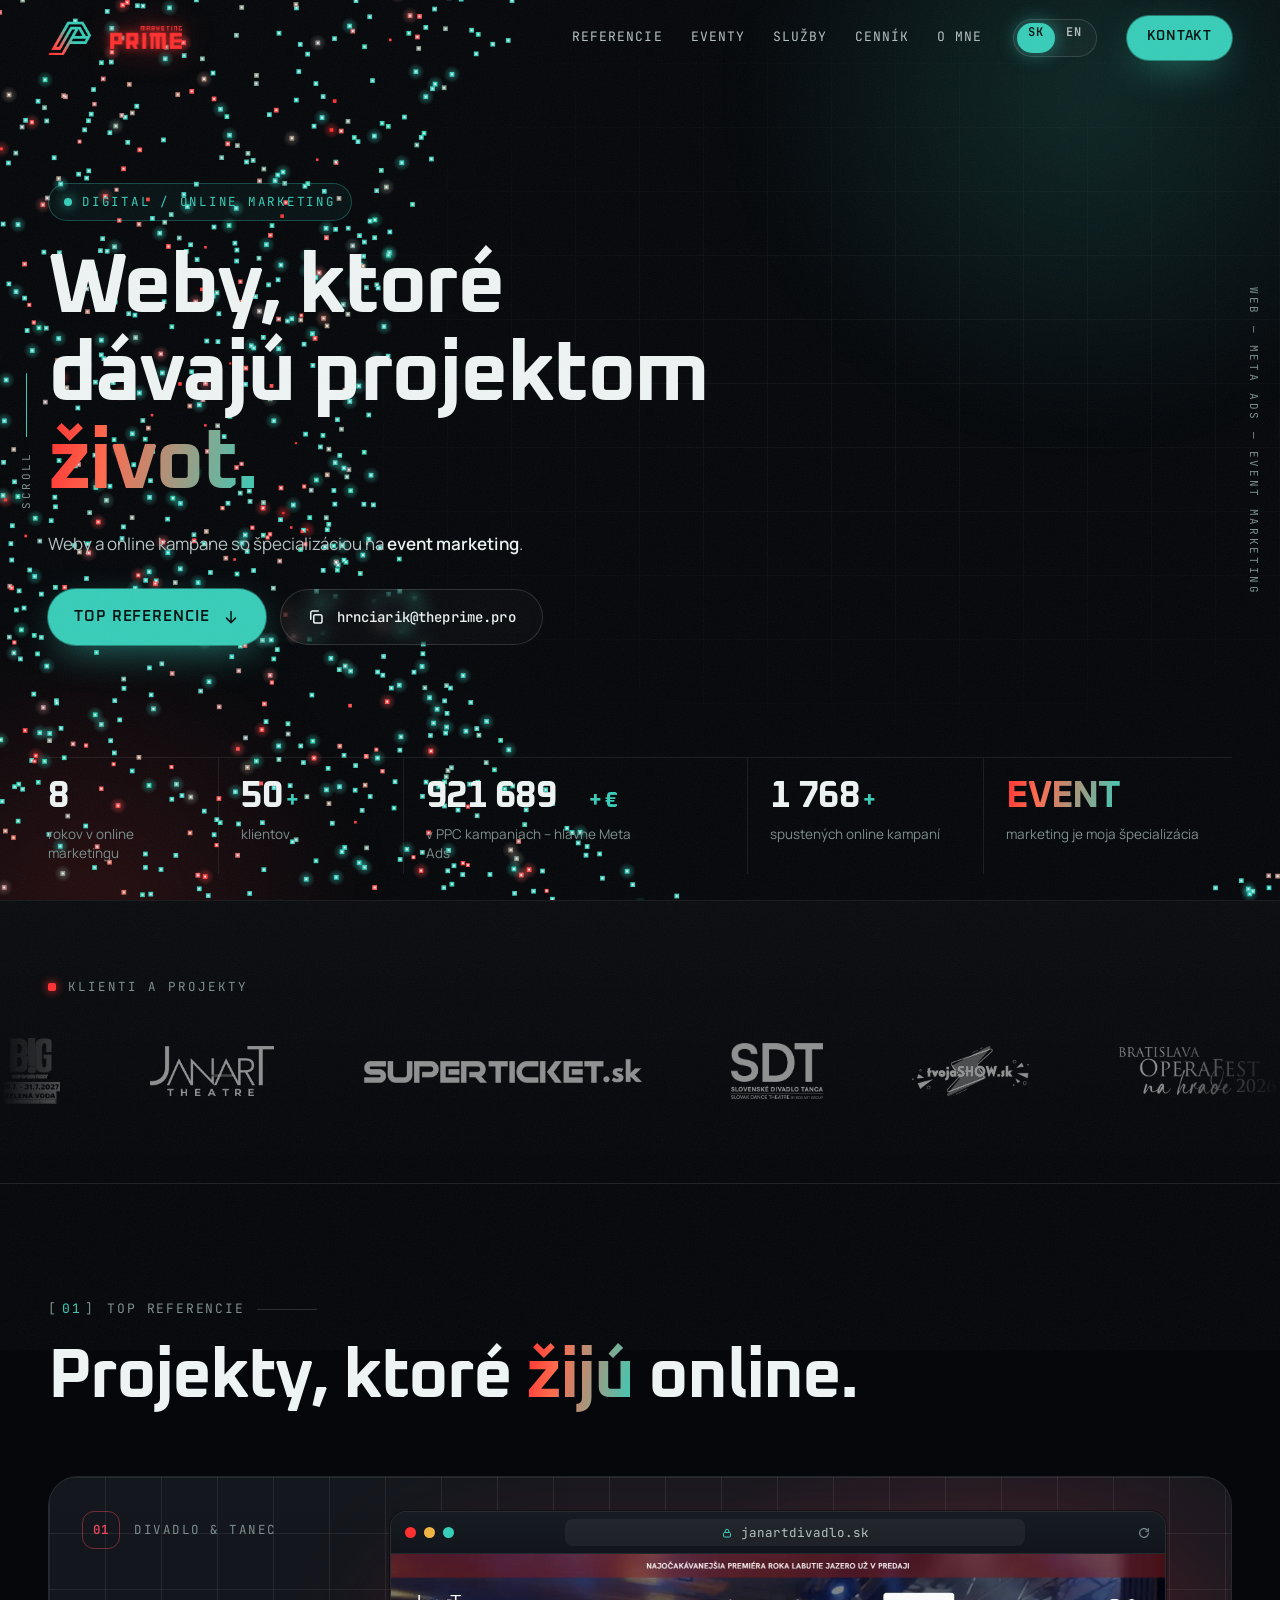
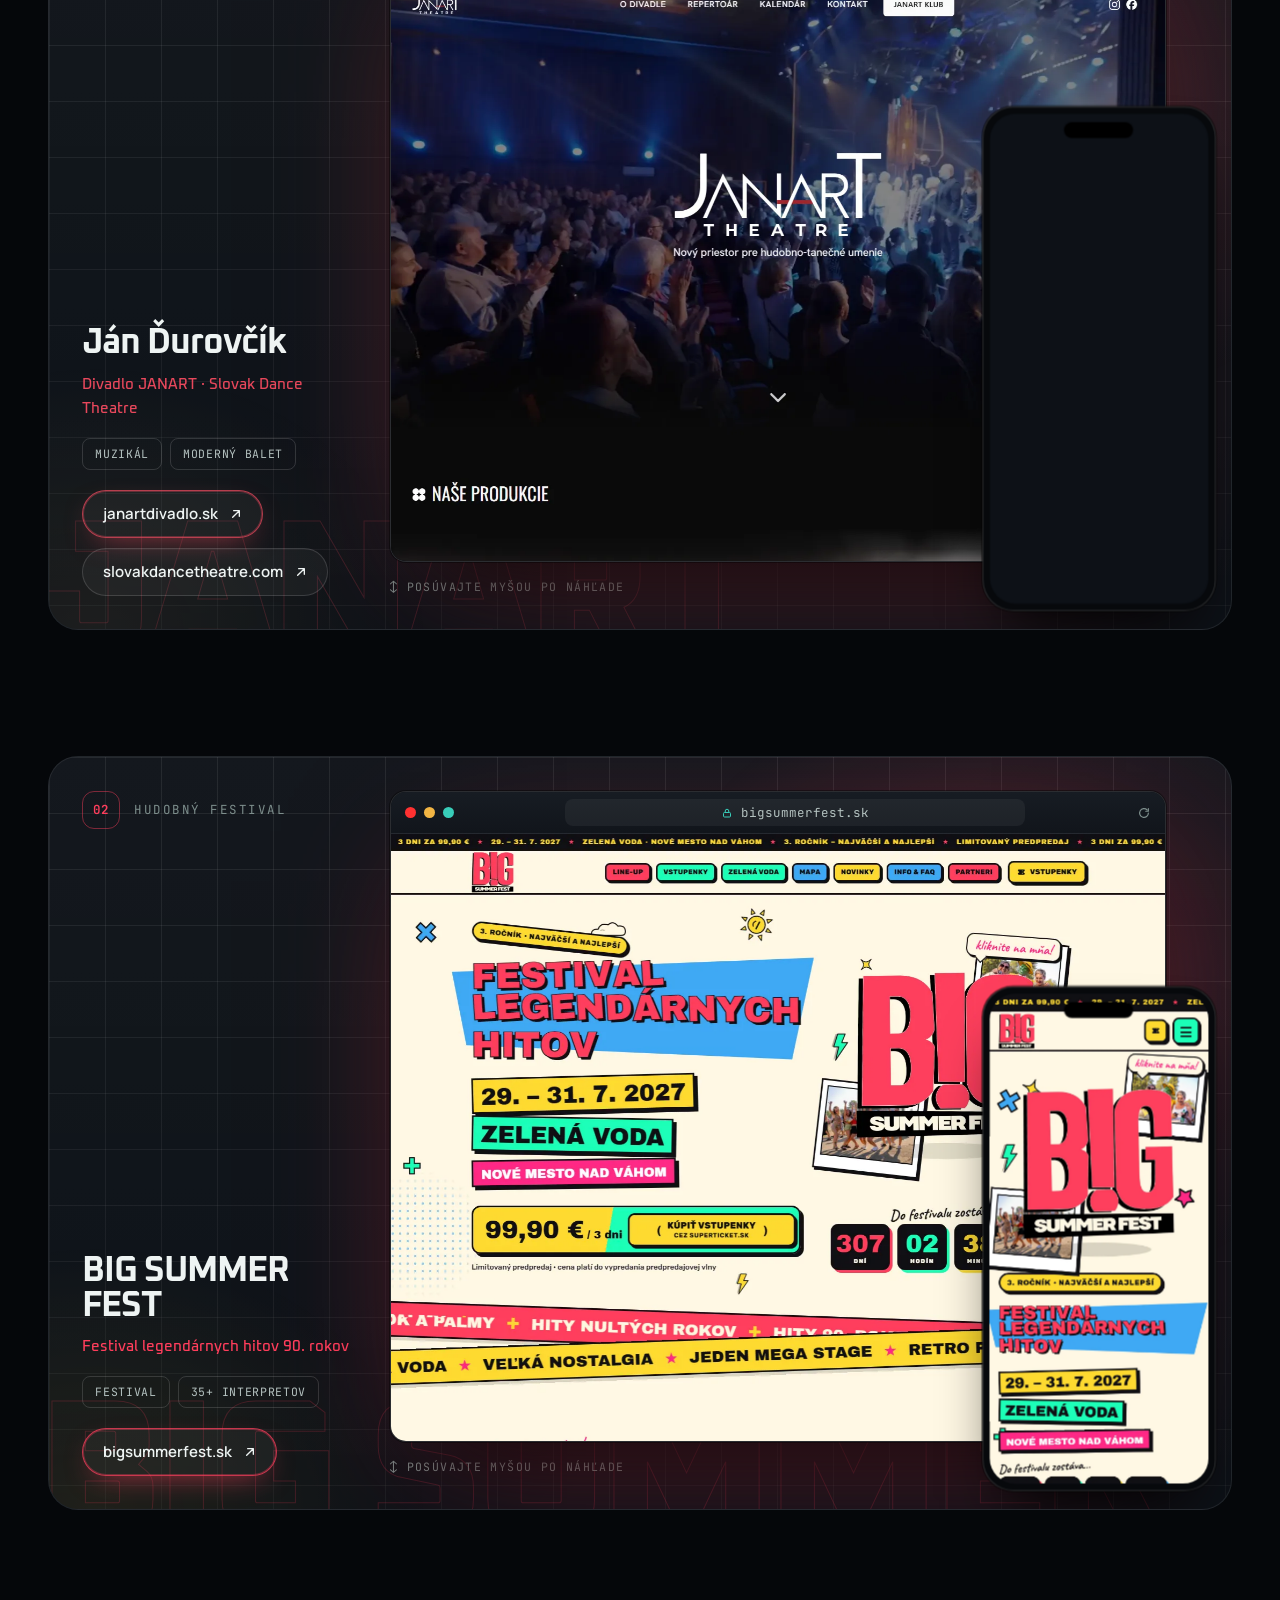
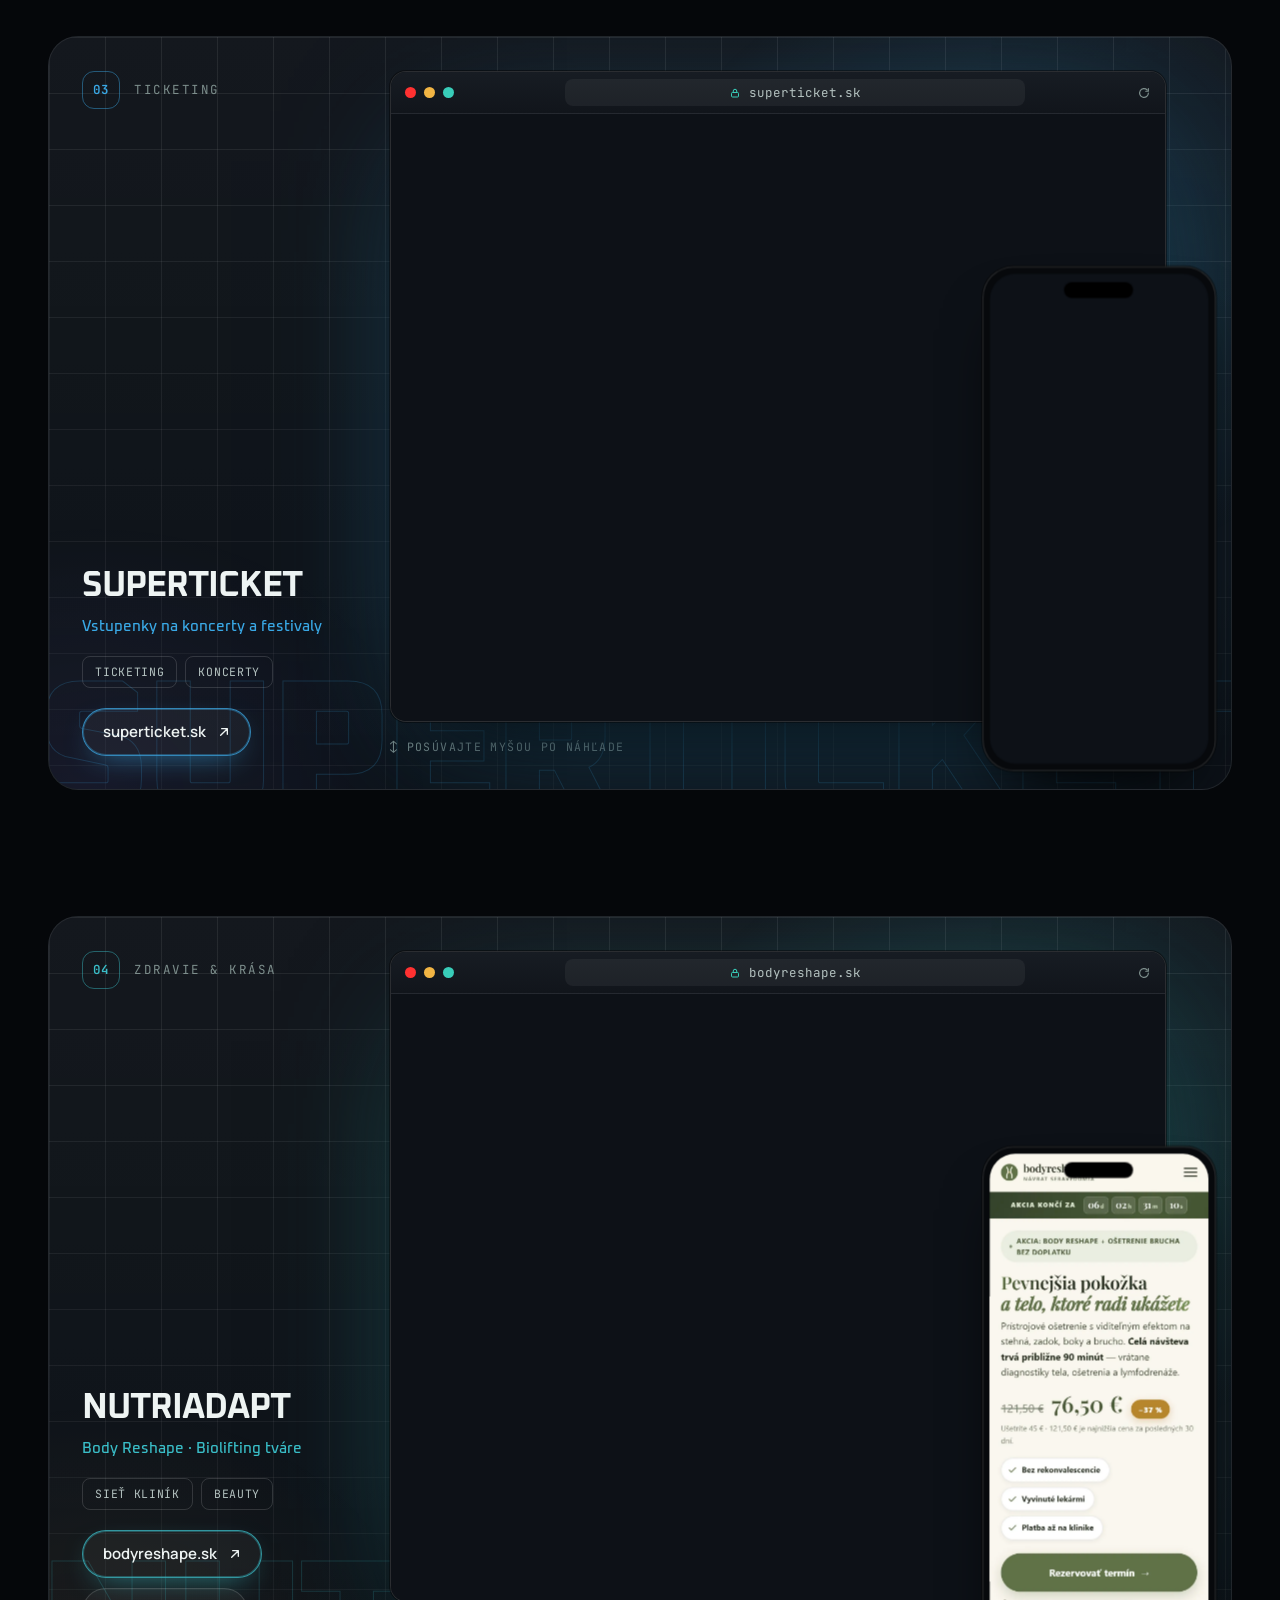
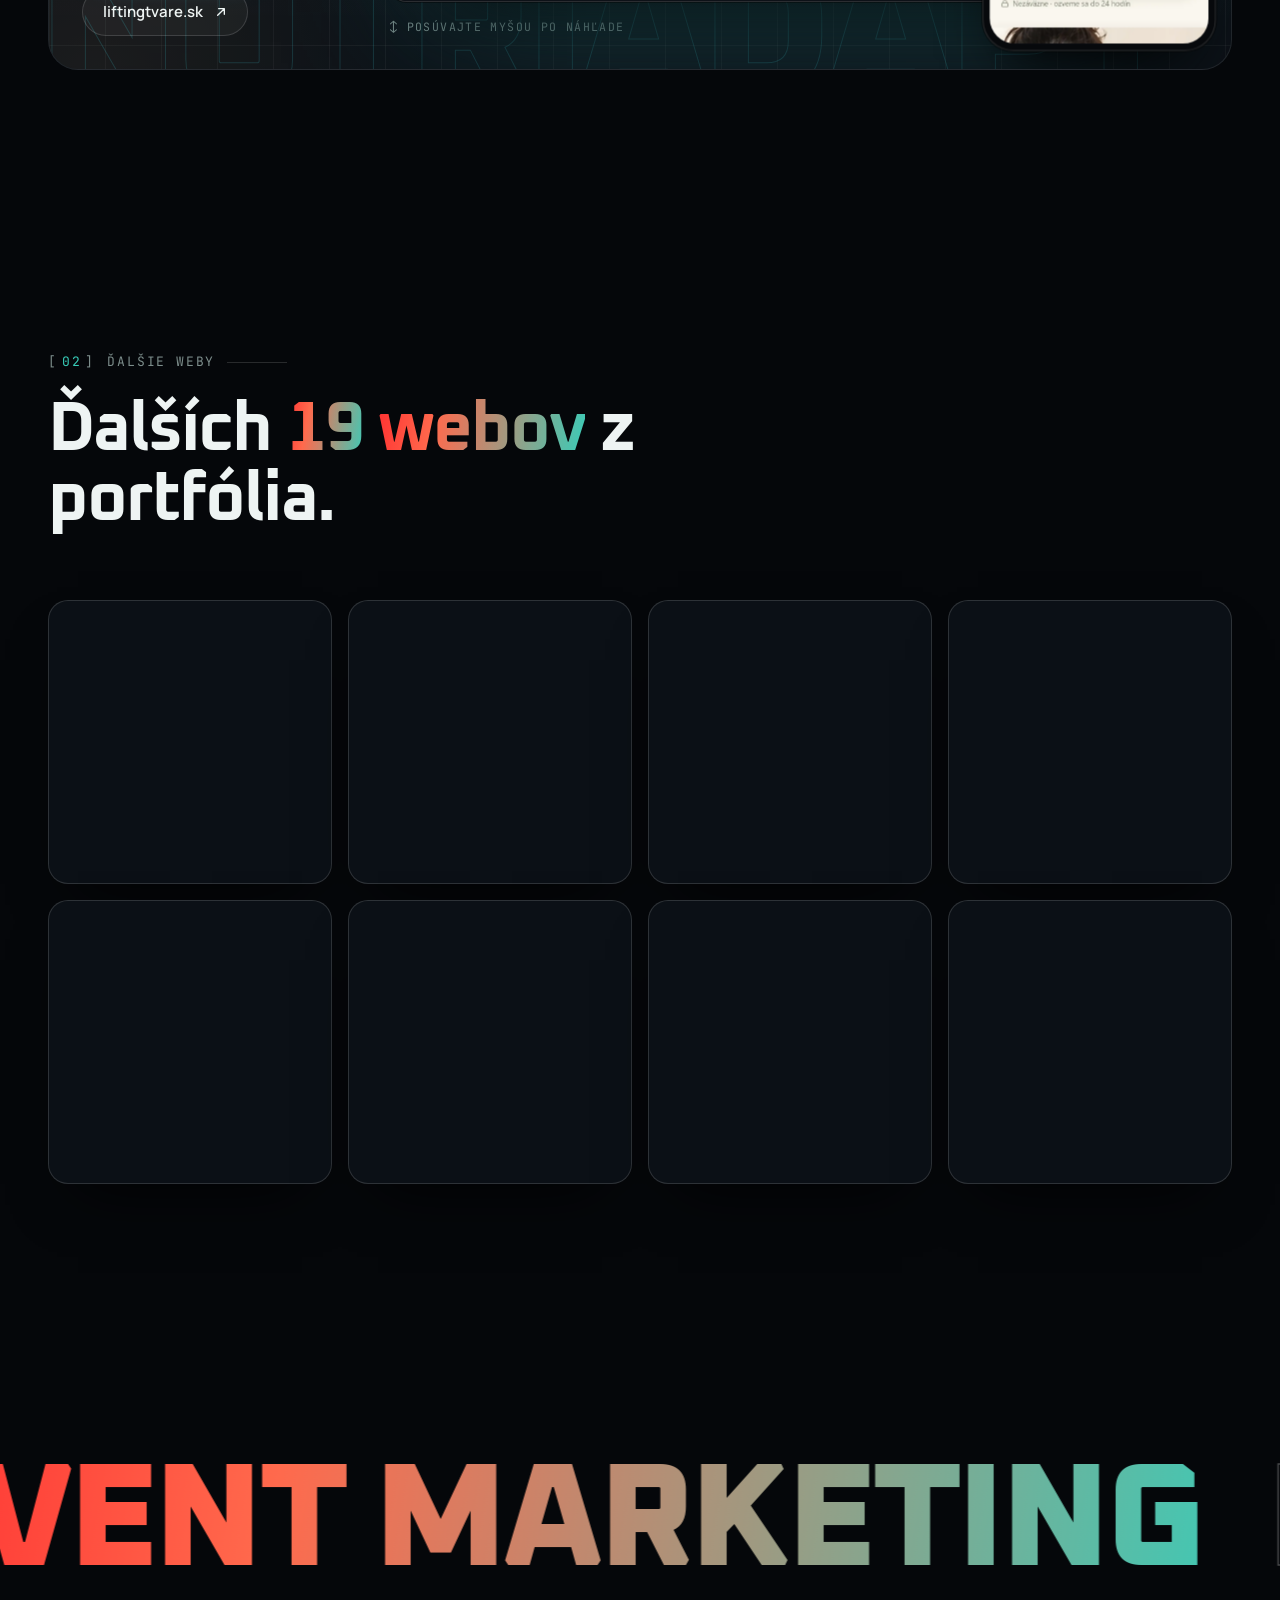
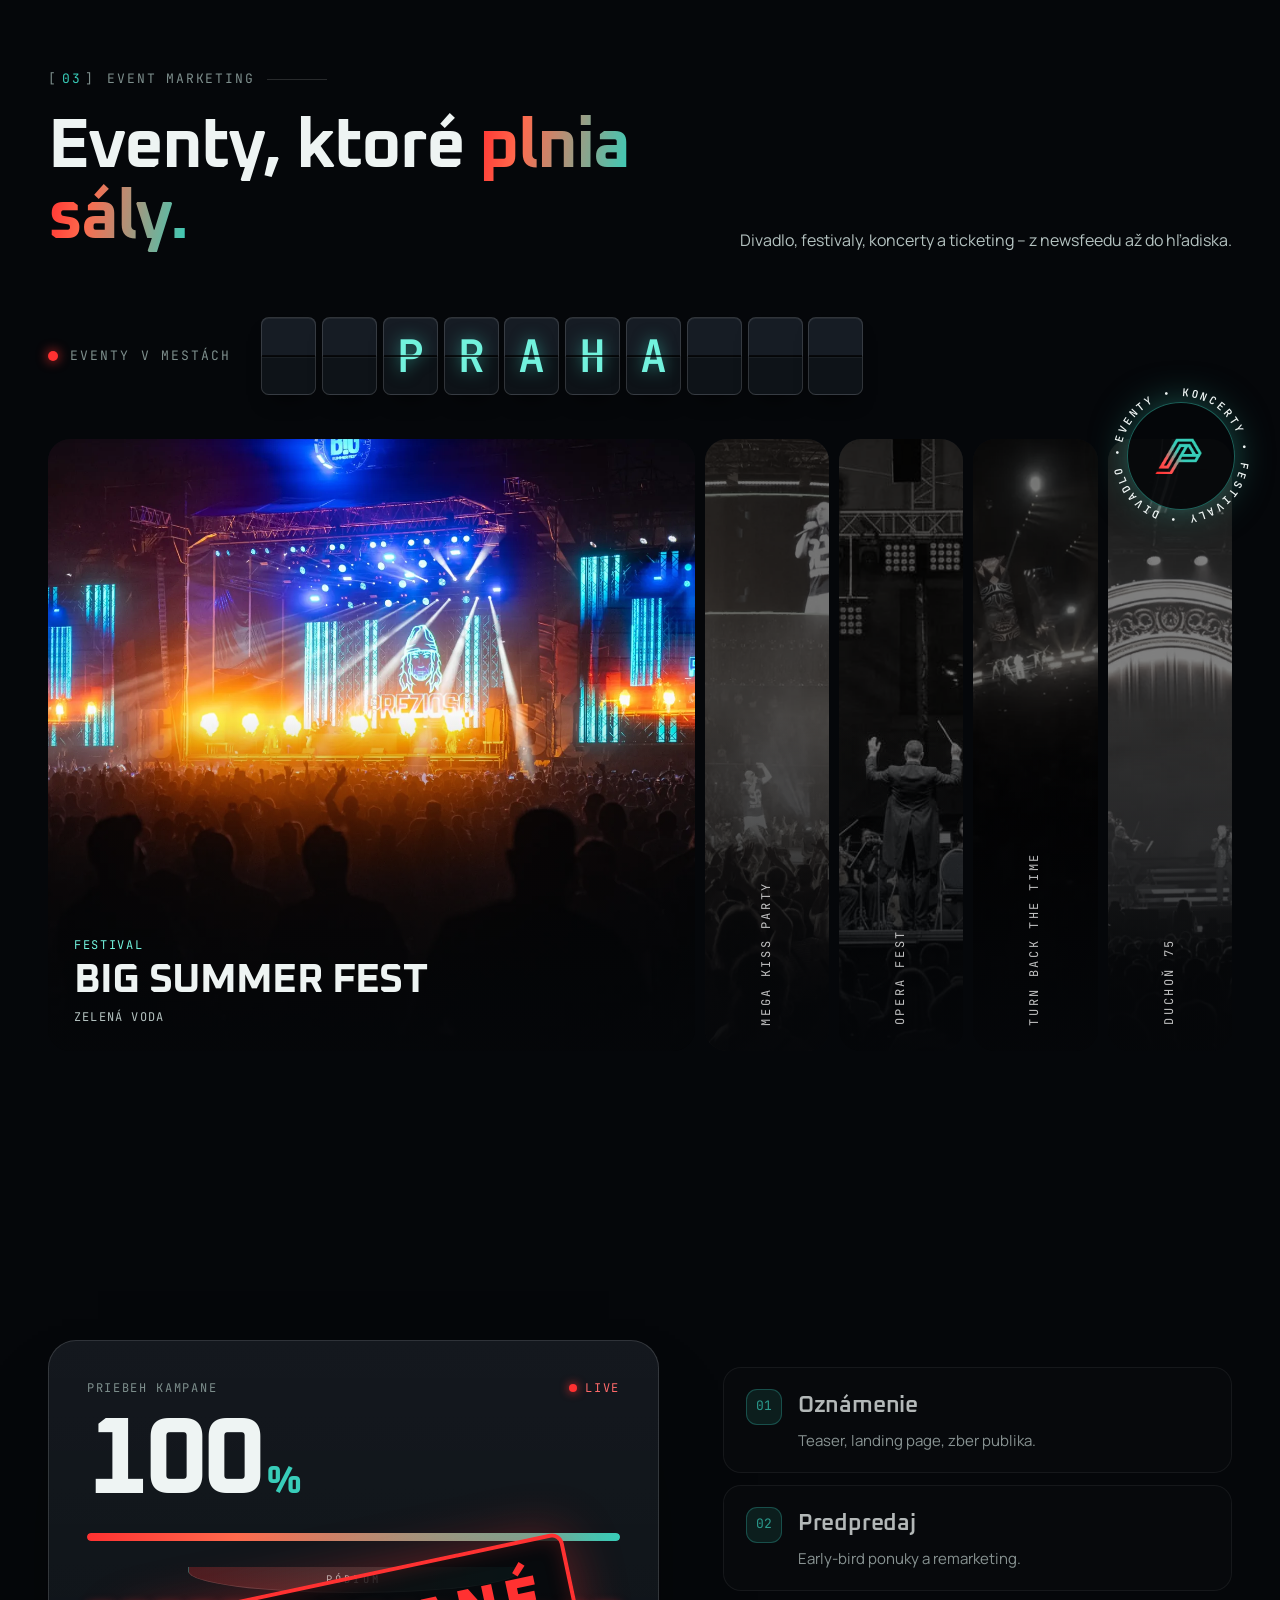
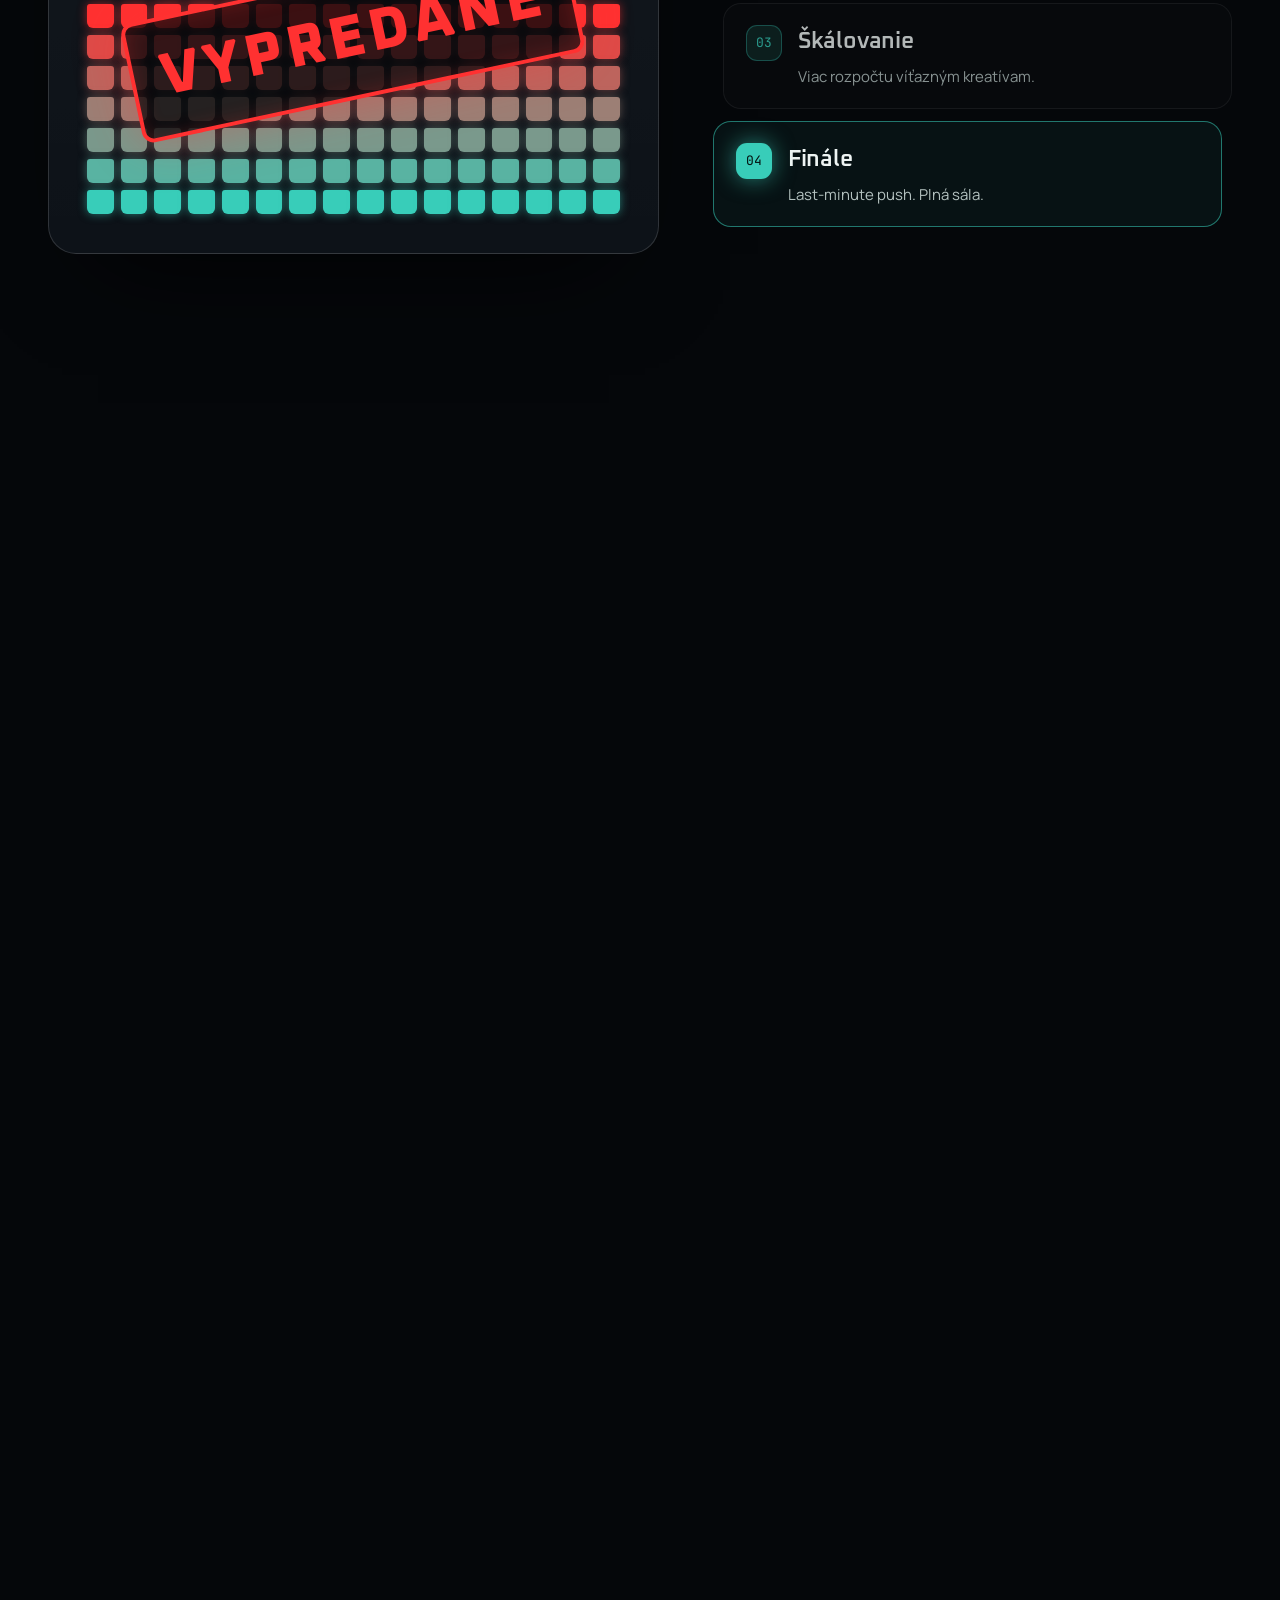
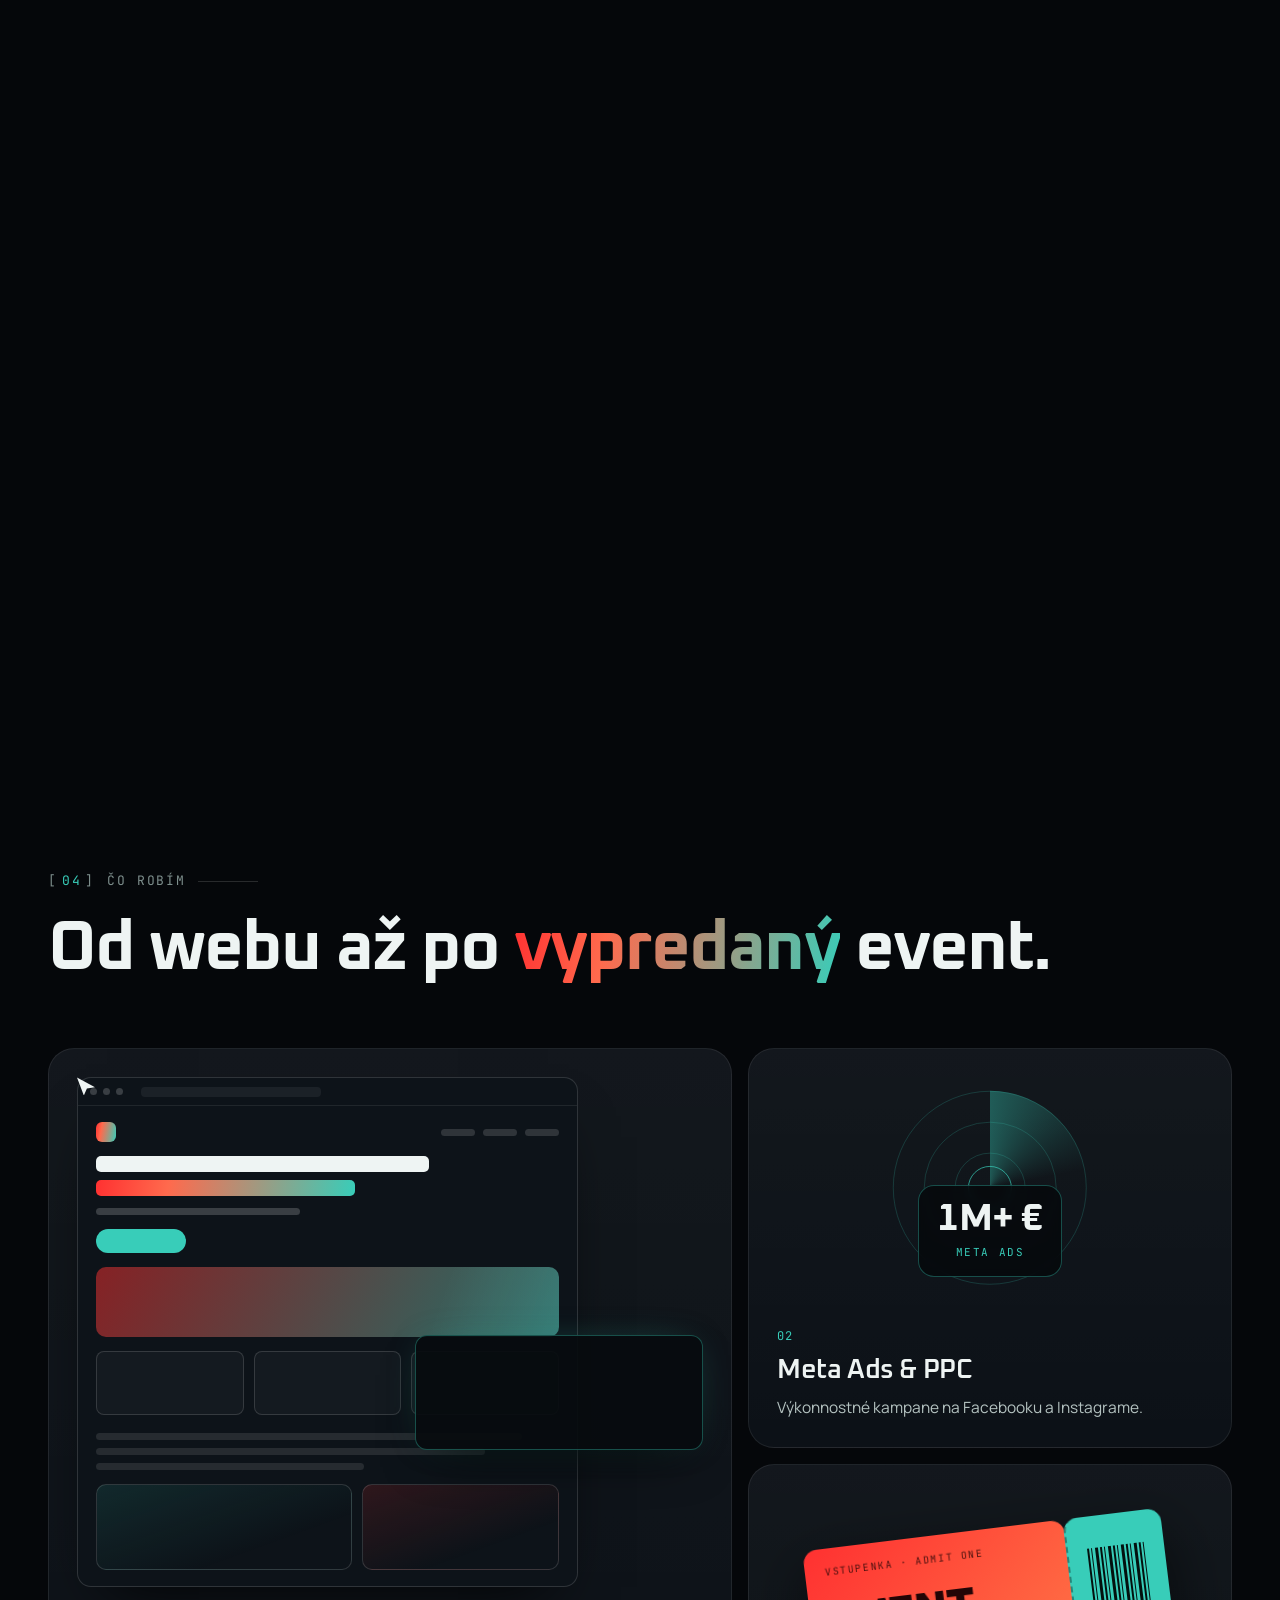
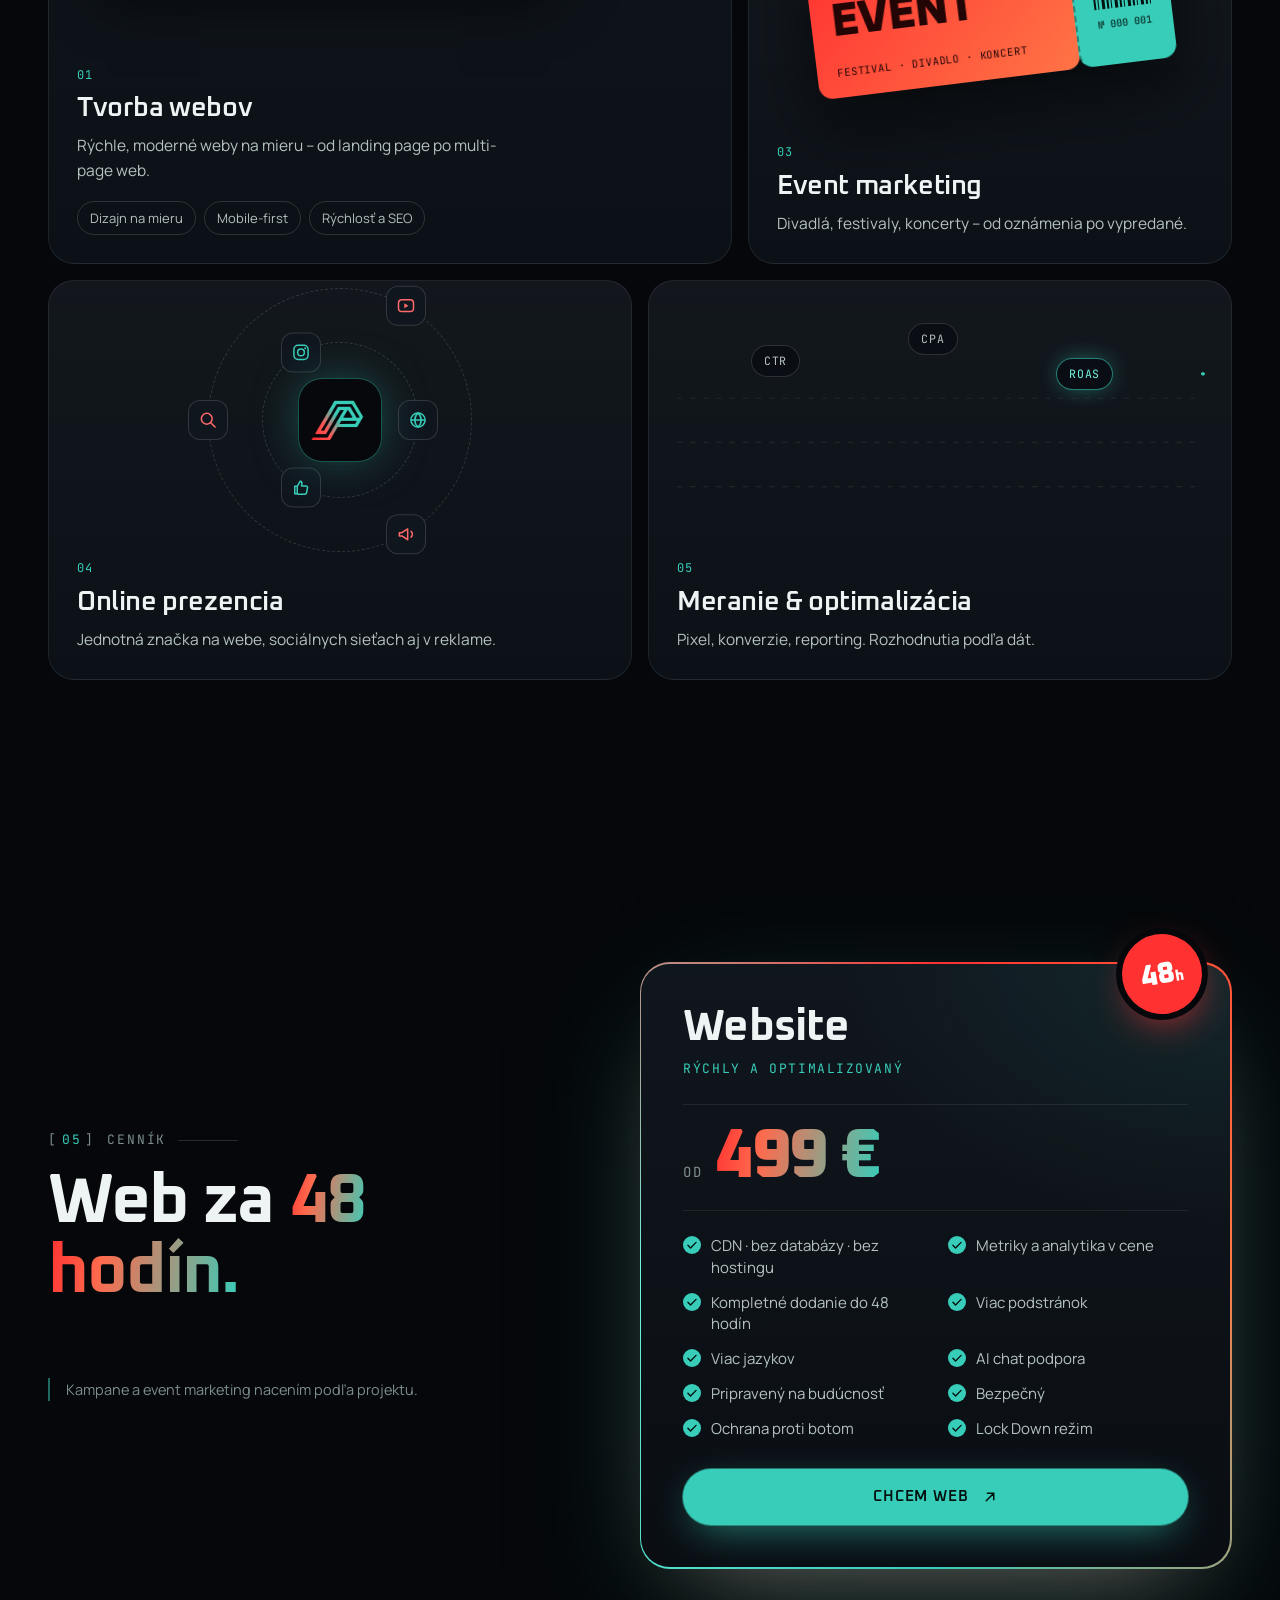
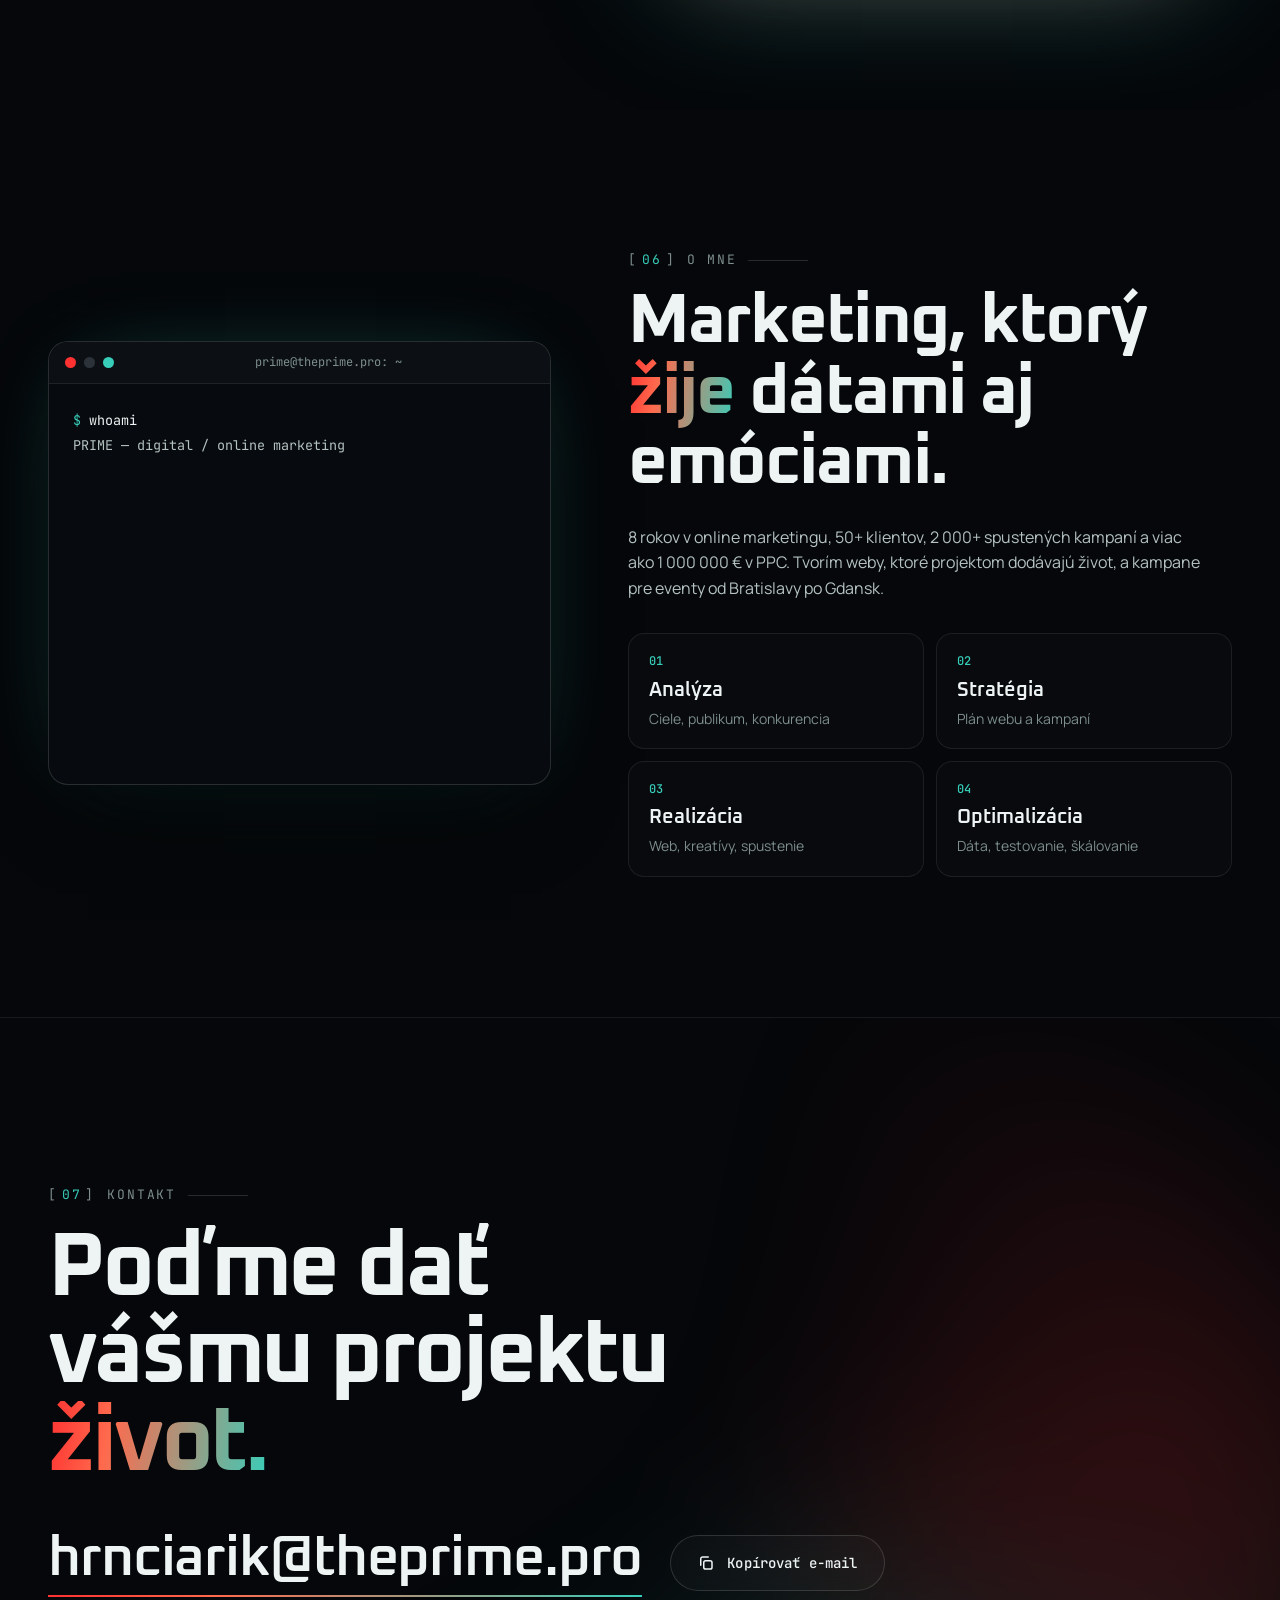
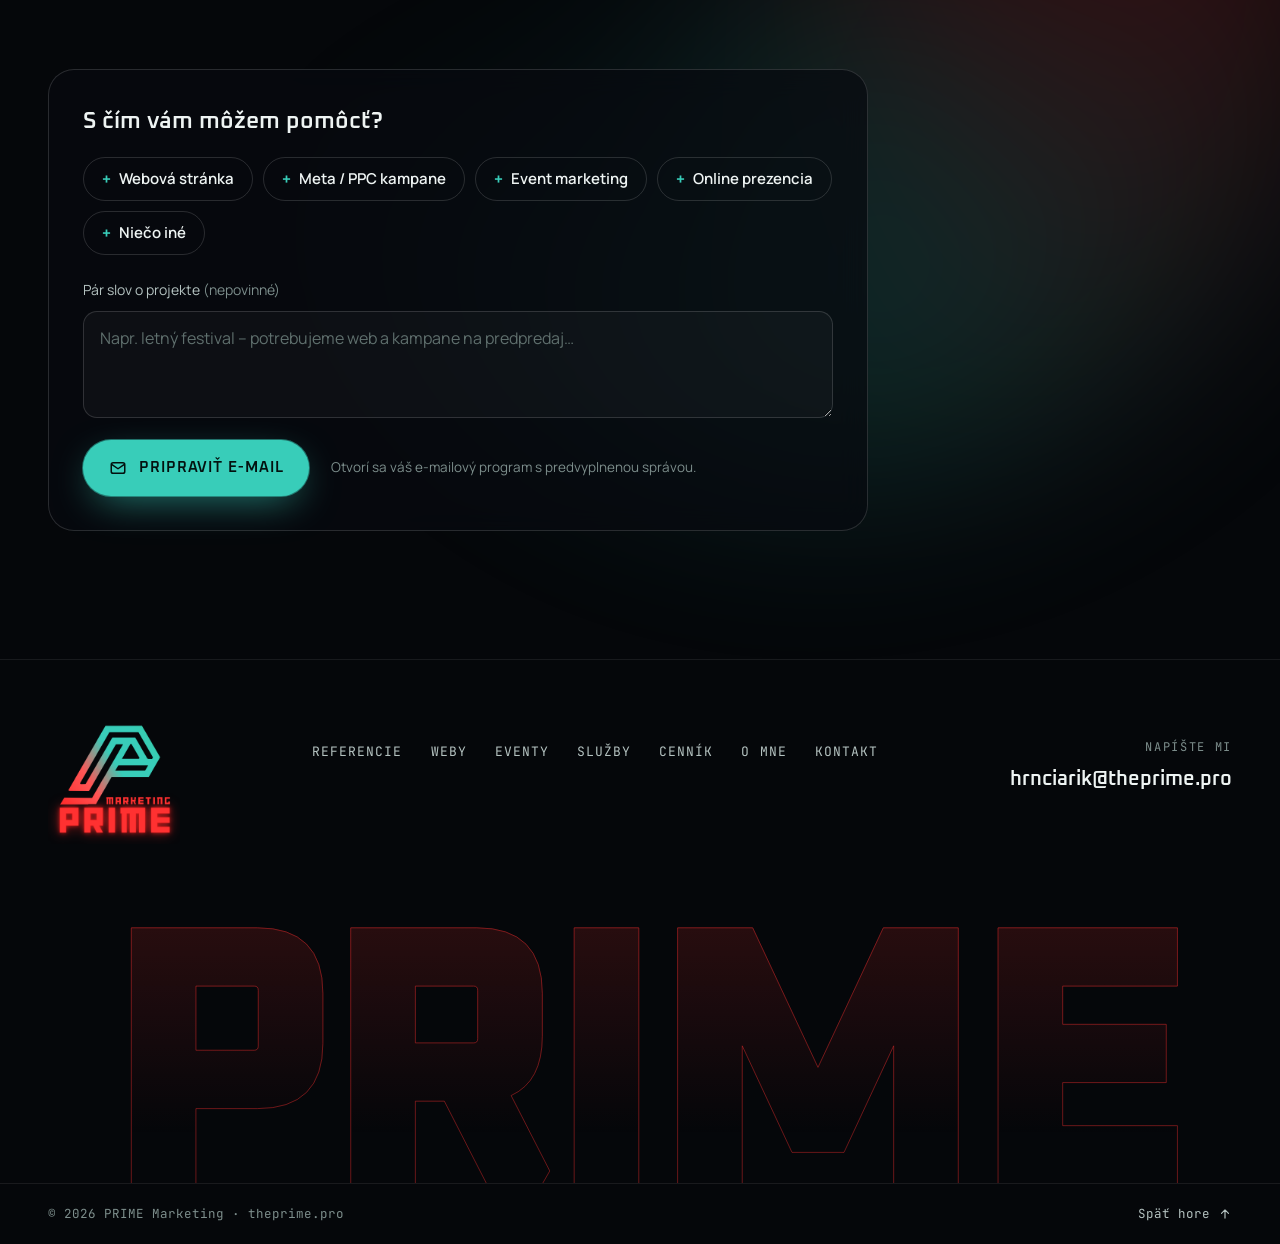
==== index.html @ 31139ee8 "Add files via upload" ====
<!doctype html>
<html lang="sk">
<head>
  <meta charset="utf-8">
  <meta name="viewport" content="width=device-width, initial-scale=1, viewport-fit=cover">
  <title>PRIME Marketing — weby, Meta kampane a event marketing | theprime.pro</title>
  <meta name="description" content="Tvorba webových stránok, Meta Ads a event marketing. 8 rokov v online marketingu, 50+ klientov, 2 000+ kampaní a viac ako 1 000 000 € v PPC.">
  <meta name="theme-color" content="#05070a">
  <link rel="canonical" href="https://theprime.pro/">

  <meta property="og:type" content="website">
  <meta property="og:url" content="https://theprime.pro/">
  <meta property="og:site_name" content="PRIME Marketing">
  <meta property="og:locale" content="sk_SK">
  <meta property="og:locale:alternate" content="en_US">
  <meta property="og:title" content="PRIME Marketing — weby, ktoré dávajú projektom život">
  <meta property="og:description" content="8 rokov v online marketingu · 50+ klientov · 2 000+ kampaní · 1 000 000+ € v PPC · špecializácia na event marketing.">
  <meta property="og:image" content="https://theprime.pro/assets/img/og-image.jpg">
  <meta property="og:image:width" content="1200">
  <meta property="og:image:height" content="630">
  <meta name="twitter:card" content="summary_large_image">

  <link rel="icon" type="image/png" sizes="32x32" href="assets/img/favicon-32.png">
  <link rel="icon" type="image/png" sizes="192x192" href="assets/img/icon-192.png">
  <link rel="apple-touch-icon" href="assets/img/apple-touch-icon.png">
  <link rel="manifest" href="site.webmanifest">

  <link rel="preconnect" href="https://fonts.googleapis.com">
  <link rel="preconnect" href="https://fonts.gstatic.com" crossorigin>
  <link rel="stylesheet" href="https://fonts.googleapis.com/css2?family=JetBrains+Mono:wght@400;500;600&family=Manrope:wght@400;500;600;700&family=Oxanium:wght@500;600;700;800&display=swap">
  <link rel="stylesheet" href="assets/css/style.css">
  <script>document.documentElement.classList.add('js');</script>

  <script type="application/ld+json">
  {
    "@context": "https://schema.org",
    "@type": "ProfessionalService",
    "name": "PRIME Marketing",
    "url": "https://theprime.pro/",
    "logo": "https://theprime.pro/assets/img/logo.png",
    "image": "https://theprime.pro/assets/img/og-image.jpg",
    "email": "hrnciarik@theprime.pro",
    "description": "Tvorba webových stránok, Meta Ads a PPC kampane a event marketing.",
    "knowsAbout": ["Online marketing", "Tvorba webových stránok", "Meta Ads", "PPC kampane", "Event marketing"],
    "makesOffer": { "@type": "Offer", "name": "Website", "price": "499", "priceCurrency": "EUR" }
  }
  </script>
</head>
<body>
  <svg class="sprite" aria-hidden="true" focusable="false">
    <symbol id="i-arrow" viewBox="0 0 24 24"><path d="M7 17 17 7M8.5 7H17v8.5" fill="none" stroke="currentColor" stroke-width="2" stroke-linecap="round" stroke-linejoin="round"/></symbol>
    <symbol id="i-down" viewBox="0 0 24 24"><path d="M12 4.5v15m-6-6 6 6 6-6" fill="none" stroke="currentColor" stroke-width="2" stroke-linecap="round" stroke-linejoin="round"/></symbol>
    <symbol id="i-copy" viewBox="0 0 24 24"><rect x="9" y="9" width="11" height="11" rx="2.5" fill="none" stroke="currentColor" stroke-width="2"/><path d="M5 15V6.5A2.5 2.5 0 0 1 7.5 4H15" fill="none" stroke="currentColor" stroke-width="2" stroke-linecap="round"/></symbol>
    <symbol id="i-lock" viewBox="0 0 24 24"><rect x="5" y="11" width="14" height="9" rx="2" fill="none" stroke="currentColor" stroke-width="2"/><path d="M8.5 11V8a3.5 3.5 0 0 1 7 0v3" fill="none" stroke="currentColor" stroke-width="2"/></symbol>
    <symbol id="i-mail" viewBox="0 0 24 24"><rect x="3" y="5" width="18" height="14" rx="2.5" fill="none" stroke="currentColor" stroke-width="2"/><path d="m4 7.5 8 5.5 8-5.5" fill="none" stroke="currentColor" stroke-width="2" stroke-linecap="round" stroke-linejoin="round"/></symbol>
    <symbol id="i-reload" viewBox="0 0 24 24"><path d="M19.5 12a7.5 7.5 0 1 1-2.2-5.3M19.5 4.5v4.5H15" fill="none" stroke="currentColor" stroke-width="2" stroke-linecap="round" stroke-linejoin="round"/></symbol>
    <symbol id="i-check" viewBox="0 0 24 24"><path d="m5 12.5 4.5 4.5L19 7.5" fill="none" stroke="currentColor" stroke-width="2.4" stroke-linecap="round" stroke-linejoin="round"/></symbol>
    <symbol id="i-globe" viewBox="0 0 24 24"><circle cx="12" cy="12" r="8.5" fill="none" stroke="currentColor" stroke-width="1.8"/><path d="M3.5 12h17M12 3.5c2.6 2.4 3.8 5.2 3.8 8.5s-1.2 6.1-3.8 8.5c-2.6-2.4-3.8-5.2-3.8-8.5S9.4 5.9 12 3.5Z" fill="none" stroke="currentColor" stroke-width="1.8"/></symbol>
    <symbol id="i-like" viewBox="0 0 24 24"><path d="M7.5 10.5v9h-3v-9h3Zm0 0 3.6-6.2c1.4.2 2.2 1.2 2 2.6l-.5 3.1h5.2a2 2 0 0 1 2 2.4l-1.2 5.9a2 2 0 0 1-2 1.7H7.5" fill="none" stroke="currentColor" stroke-width="1.8" stroke-linejoin="round"/></symbol>
    <symbol id="i-camera" viewBox="0 0 24 24"><rect x="3.5" y="3.5" width="17" height="17" rx="5" fill="none" stroke="currentColor" stroke-width="1.8"/><circle cx="12" cy="12" r="4" fill="none" stroke="currentColor" stroke-width="1.8"/><circle cx="17" cy="7" r="1.1" fill="currentColor"/></symbol>
    <symbol id="i-mega" viewBox="0 0 24 24"><path d="M4 10v4h3l7 4.5v-13L7 10H4Zm14-1.5a4.5 4.5 0 0 1 0 7" fill="none" stroke="currentColor" stroke-width="1.8" stroke-linejoin="round" stroke-linecap="round"/></symbol>
    <symbol id="i-search" viewBox="0 0 24 24"><circle cx="10.5" cy="10.5" r="6.5" fill="none" stroke="currentColor" stroke-width="1.8"/><path d="m15.5 15.5 5 5" stroke="currentColor" stroke-width="1.8" stroke-linecap="round"/></symbol>
    <symbol id="i-play" viewBox="0 0 24 24"><rect x="3" y="5" width="18" height="14" rx="4" fill="none" stroke="currentColor" stroke-width="1.8"/><path d="m10 9 5 3-5 3V9Z" fill="currentColor"/></symbol>
    <!-- channel filters for the RGB-split glitch on photos -->
    <filter id="fx-red" color-interpolation-filters="sRGB"><feColorMatrix type="matrix" values="1 0 0 0 0  0 0 0 0 0  0 0 0 0 0  0 0 0 1 0"/></filter>
    <filter id="fx-cyan" color-interpolation-filters="sRGB"><feColorMatrix type="matrix" values="0 0 0 0 0  0 1 0 0 0  0 0 1 0 0  0 0 0 1 0"/></filter>
  </svg>

  <a class="skip" href="#main" data-i18n="skip">Preskočiť na obsah</a>

  <!-- Preloader -->
  <div class="loader" aria-hidden="true">
    <div class="loader__inner">
      <img class="loader__mark" src="assets/img/logo-mark.png" alt="" width="292" height="206">
      <div class="loader__meta"><span data-i18n="loader">Načítavam</span><span class="loader__pct">000</span></div>
      <div class="loader__bar"><i></i></div>
    </div>
  </div>

  <div class="cursor is-hidden" aria-hidden="true">
    <div class="cursor__ring"><span class="cursor__text"></span></div>
    <div class="cursor__dot"></div>
  </div>
  <div class="grain" aria-hidden="true"></div>

  <!-- Navigation -->
  <header class="nav">
    <div class="container nav__inner">
      <a class="brand" href="#top" aria-label="PRIME Marketing">
        <img class="brand__mark" src="assets/img/logo-mark.png" alt="" width="292" height="206">
        <img class="brand__word" src="assets/img/logo-word.png" alt="PRIME Marketing" width="290" height="93">
      </a>
      <nav class="nav__links" aria-label="Menu">
        <a href="#referencie" data-scramble data-i18n="nav.refs">Referencie</a>
        <a href="#eventy" data-scramble data-i18n="nav.events">Eventy</a>
        <a href="#sluzby" data-scramble data-i18n="nav.services">Služby</a>
        <a href="#cennik" data-scramble data-i18n="nav.pricing">Cenník</a>
        <a href="#o-mne" data-scramble data-i18n="nav.about">O mne</a>
      </nav>
      <button class="lang" type="button" data-lang-toggle aria-label="Switch to English"><span data-l="sk">SK</span><span data-l="en">EN</span></button>
      <a class="btn btn--sm btn--primary nav__cta" href="#kontakt" data-magnetic data-i18n="nav.contact">Kontakt</a>
      <button class="nav__burger" type="button" aria-expanded="false" aria-controls="menu" aria-label="Menu"><span></span><span></span></button>
    </div>
    <div class="nav__progress" aria-hidden="true"><i></i></div>
  </header>

  <div class="menu" id="menu" aria-hidden="true" inert>
    <nav class="menu__nav" aria-label="Menu">
      <a href="#referencie"><span>01</span><b data-i18n="nav.refs">Referencie</b></a>
      <a href="#eventy"><span>02</span><b data-i18n="nav.events">Eventy</b></a>
      <a href="#sluzby"><span>03</span><b data-i18n="nav.services">Služby</b></a>
      <a href="#cennik"><span>04</span><b data-i18n="nav.pricing">Cenník</b></a>
      <a href="#o-mne"><span>05</span><b data-i18n="nav.about">O mne</b></a>
      <a href="#kontakt"><span>06</span><b data-i18n="nav.contact">Kontakt</b></a>
    </nav>
    <div class="menu__foot">
      <a class="menu__mail" href="mailto:hrnciarik@theprime.pro">hrnciarik@theprime.pro</a>
      <button class="lang" type="button" data-lang-toggle aria-label="Switch to English"><span data-l="sk">SK</span><span data-l="en">EN</span></button>
    </div>
  </div>

  <main id="main">

    <!-- HERO -->
    <section class="hero" id="top" aria-labelledby="hero-title">
      <canvas class="hero__canvas" aria-hidden="true"></canvas>
      <img class="hero__fallback" src="assets/img/logo-mark.png" alt="" width="292" height="206" aria-hidden="true">
      <div class="hero__grid" aria-hidden="true"></div>
      <div class="hero__glow hero__glow--teal" aria-hidden="true"></div>
      <div class="hero__glow hero__glow--red" aria-hidden="true"></div>
      <div class="hero__side hero__side--left" aria-hidden="true"><span>Scroll</span><i></i></div>
      <div class="hero__side hero__side--right" aria-hidden="true"><span>Web — Meta Ads — Event marketing</span></div>

      <div class="container hero__inner">
        <p class="kicker" data-intro style="--d: .05s"><span class="kicker__dot"></span><span data-i18n="hero.kicker">Digital / online marketing</span></p>
        <h1 class="hero__title" id="hero-title">
          <span class="line"><span style="--i: 0" data-i18n="hero.l1">Weby, ktoré</span></span>
          <span class="line"><span style="--i: 1" data-i18n="hero.l2">dávajú projektom</span></span>
          <span class="line"><span style="--i: 2"><span class="glitch grad" data-text="život." data-i18n="hero.l3" data-i18n-attr="data-text:hero.l3">život.</span></span></span>
        </h1>
        <p class="hero__lead" data-intro style="--d: .55s" data-i18n-html="hero.lead">Weby a online kampane so špecializáciou na <strong>event marketing</strong>.</p>
        <div class="hero__cta" data-intro style="--d: .7s">
          <a class="btn btn--primary" href="#referencie" data-magnetic><span data-i18n="hero.cta">Top referencie</span><svg><use href="#i-down"/></svg></a>
          <button class="btn btn--ghost" type="button" data-copy="hrnciarik@theprime.pro" data-cursor="Kopírovať" data-i18n-attr="data-cursor:cursor.copy"><svg><use href="#i-copy"/></svg>hrnciarik@theprime.pro</button>
        </div>
      </div>

      <div class="container">
        <ul class="stats" data-intro style="--d: .85s">
          <li class="stat" data-stat="years">
            <span class="stat__fx" aria-hidden="true"></span>
            <span class="stat__num"><span data-count="8">8</span></span>
            <span class="stat__label" data-i18n="stat.years">rokov v online marketingu</span>
          </li>
          <li class="stat" data-stat="clients">
            <span class="stat__fx" aria-hidden="true"></span>
            <span class="stat__num"><span data-count="50">50</span><em>+</em></span>
            <span class="stat__label" data-i18n="stat.clients">klientov</span>
          </li>
          <li class="stat stat--wide" data-stat="ppc">
            <span class="stat__fx" aria-hidden="true"></span>
            <span class="stat__num"><em class="stat__pre" data-i18n="stat.ppc.pre"></em><span data-count="1000000">1&nbsp;000&nbsp;000</span><em data-i18n="stat.ppc.suf">+&nbsp;€</em></span>
            <span class="stat__label" data-i18n="stat.ppc">v PPC kampaniach – hlavne Meta Ads</span>
          </li>
          <li class="stat" data-stat="campaigns">
            <span class="stat__fx" aria-hidden="true"></span>
            <span class="stat__num"><span data-count="2000">2&nbsp;000</span><em>+</em></span>
            <span class="stat__label" data-i18n="stat.campaigns">spustených online kampaní</span>
          </li>
          <li class="stat stat--event" data-stat="event">
            <span class="stat__fx" aria-hidden="true"></span>
            <span class="stat__num"><span class="grad stat__word">Event</span></span>
            <span class="stat__label" data-i18n="stat.event">marketing je moja špecializácia</span>
          </li>
        </ul>
      </div>
    </section>

    <!-- CLIENT LOGOS -->
    <section class="clients" aria-label="Klienti">
      <div class="container">
        <p class="mono-label"><i></i><span data-i18n="clients.label">Klienti a projekty</span></p>
      </div>
      <div class="clients__marquee">
        <div class="clients__track">
          <a class="client" href="https://bigsummerfest.sk/" target="_blank" rel="noopener" data-cursor="bigsummerfest.sk" style="--h: 66px"><img src="assets/img/clients/bsf.png" alt="BIG SUMMER FEST" width="137" height="150"></a>
          <a class="client" href="https://janartdivadlo.sk/" target="_blank" rel="noopener" data-cursor="janartdivadlo.sk" style="--h: 50px"><img src="assets/img/clients/janart.png" alt="Divadlo JANART" width="373" height="150"></a>
          <a class="client" href="https://superticket.sk/" target="_blank" rel="noopener" data-cursor="superticket.sk" style="--h: 24px"><img src="assets/img/clients/superticket.png" alt="SUPERTICKET.sk" width="440" height="38"></a>
          <a class="client" href="https://slovakdancetheatre.com/" target="_blank" rel="noopener" data-cursor="slovakdancetheatre.com" style="--h: 56px"><img src="assets/img/clients/sdt.png" alt="Slovak Dance Theatre" width="245" height="150"></a>
          <a class="client" href="https://tvojashow.sk/" target="_blank" rel="noopener" data-cursor="tvojashow.sk" style="--h: 50px"><img src="assets/img/clients/tvojashow.png" alt="tvojaSHOW.sk" width="350" height="150"></a>
          <a class="client" href="https://operafest.sk/" target="_blank" rel="noopener" data-cursor="operafest.sk" style="--h: 48px"><img src="assets/img/clients/operafest.png" alt="Bratislava OperaFest" width="440" height="134"></a>
          <a class="client" href="https://www.nutriadapt.sk/" target="_blank" rel="noopener" data-cursor="nutriadapt.sk" style="--h: 50px"><img src="assets/img/clients/nutriadapt.png" alt="NUTRIADAPT" width="359" height="150"></a>
          <span class="client" style="--h: 42px"><img src="assets/img/clients/records.png" alt="Records" width="440" height="139"></span>
        </div>
      </div>
    </section>

    <!-- TOP REFERENCES -->
    <section class="section refs" id="referencie" aria-labelledby="refs-title">
      <div class="container container--wide">
        <header class="sec-head sec-head--solo">
          <p class="sec-label" data-reveal><span>01</span><b data-i18n="refs.label">Top referencie</b></p>
          <h2 class="sec-title" id="refs-title" data-split data-i18n-html="refs.title">Projekty, ktoré <em>žijú</em> online.</h2>
        </header>

        <div class="refs__stack">

          <article class="ref" id="ref-janart" style="--accent: 232, 72, 92; --accent-2: 216, 178, 106">
            <div class="ref__bgword" aria-hidden="true">JANART</div>
            <div class="ref__info">
              <div class="ref__top"><span class="ref__num">01</span><span data-i18n="ref1.cat">Divadlo &amp; tanec</span></div>
              <div class="ref__main">
                <h3 class="ref__title">Ján Ďurovčík</h3>
                <p class="ref__sub" data-i18n="ref1.sub">Divadlo JANART · Slovak Dance Theatre</p>
                <ul class="ref__tags"><li data-i18n="tag.musical">Muzikál</li><li data-i18n="tag.ballet">Moderný balet</li></ul>
              </div>
              <div class="ref__links">
                <a class="ref__link is-active" href="https://janartdivadlo.sk/" target="_blank" rel="noopener" data-preview data-desktop="assets/img/refs/janart-desktop.webp" data-mobile="assets/img/refs/janart-mobile.webp" data-host="janartdivadlo.sk">janartdivadlo.sk<svg><use href="#i-arrow"/></svg></a>
                <a class="ref__link" href="https://slovakdancetheatre.com/" target="_blank" rel="noopener" data-preview data-desktop="assets/img/refs/sdt-desktop.webp" data-mobile="assets/img/refs/sdt-mobile.webp" data-host="slovakdancetheatre.com">slovakdancetheatre.com<svg><use href="#i-arrow"/></svg></a>
              </div>
            </div>
            <div class="ref__preview">
              <div class="ref__device">
                <a class="browser" href="https://janartdivadlo.sk/" target="_blank" rel="noopener" data-cursor="Otvoriť web" data-i18n-attr="data-cursor:cursor.open" aria-label="janartdivadlo.sk">
                  <span class="browser__bar" aria-hidden="true"><i></i><i></i><i></i><span class="browser__url"><svg><use href="#i-lock"/></svg><span class="browser__host">janartdivadlo.sk</span></span><svg class="browser__reload"><use href="#i-reload"/></svg></span>
                  <span class="browser__screen"><img class="shot" src="assets/img/refs/janart-desktop.webp" alt="janartdivadlo.sk" width="1440" height="3780" loading="lazy" decoding="async"></span>
                </a>
                <div class="phone" aria-hidden="true"><div class="phone__screen"><img class="shot" src="assets/img/refs/janart-mobile.webp" alt="" width="780" height="5400" loading="lazy" decoding="async"></div></div>
                <span class="ref__glare" aria-hidden="true"></span>
              </div>
              <p class="ref__hint" aria-hidden="true"><span class="hint-fine" data-i18n="ref.hint">↕ Posúvajte myšou po náhľade</span><span class="hint-touch" data-i18n="ref.hintTouch">Náhľad sa posúva sám</span></p>
            </div>
          </article>

          <article class="ref" id="ref-bsf" style="--accent: 255, 62, 92; --accent-2: 255, 210, 63">
            <div class="ref__bgword" aria-hidden="true">BIG SUMMER</div>
            <div class="ref__info">
              <div class="ref__top"><span class="ref__num">02</span><span data-i18n="ref2.cat">Hudobný festival</span></div>
              <div class="ref__main">
                <h3 class="ref__title">BIG SUMMER FEST</h3>
                <p class="ref__sub" data-i18n="ref2.sub">Festival legendárnych hitov 90. rokov</p>
                <ul class="ref__tags"><li data-i18n="tag.festival">Festival</li><li data-i18n="tag.artists">35+ interpretov</li></ul>
              </div>
              <div class="ref__links">
                <a class="ref__link is-active" href="https://bigsummerfest.sk/" target="_blank" rel="noopener">bigsummerfest.sk<svg><use href="#i-arrow"/></svg></a>
              </div>
            </div>
            <div class="ref__preview">
              <div class="ref__device">
                <a class="browser" href="https://bigsummerfest.sk/" target="_blank" rel="noopener" data-cursor="Otvoriť web" data-i18n-attr="data-cursor:cursor.open" aria-label="bigsummerfest.sk">
                  <span class="browser__bar" aria-hidden="true"><i></i><i></i><i></i><span class="browser__url"><svg><use href="#i-lock"/></svg><span class="browser__host">bigsummerfest.sk</span></span><svg class="browser__reload"><use href="#i-reload"/></svg></span>
                  <span class="browser__screen"><img class="shot" src="assets/img/refs/bsf-desktop.webp" alt="bigsummerfest.sk" width="1440" height="3780" loading="lazy" decoding="async"></span>
                </a>
                <div class="phone" aria-hidden="true"><div class="phone__screen"><img class="shot" src="assets/img/refs/bsf-mobile.webp" alt="" width="780" height="5400" loading="lazy" decoding="async"></div></div>
                <span class="ref__glare" aria-hidden="true"></span>
              </div>
              <p class="ref__hint" aria-hidden="true"><span class="hint-fine" data-i18n="ref.hint">↕ Posúvajte myšou po náhľade</span><span class="hint-touch" data-i18n="ref.hintTouch">Náhľad sa posúva sám</span></p>
            </div>
          </article>

          <article class="ref" id="ref-superticket" style="--accent: 58, 169, 230; --accent-2: 139, 123, 255">
            <div class="ref__bgword" aria-hidden="true">SUPERTICKET</div>
            <div class="ref__info">
              <div class="ref__top"><span class="ref__num">03</span><span data-i18n="ref3.cat">Ticketing</span></div>
              <div class="ref__main">
                <h3 class="ref__title">SUPERTICKET</h3>
                <p class="ref__sub" data-i18n="ref3.sub">Vstupenky na koncerty a festivaly</p>
                <ul class="ref__tags"><li>Ticketing</li><li data-i18n="tag.concerts">Koncerty</li></ul>
              </div>
              <div class="ref__links">
                <a class="ref__link is-active" href="https://superticket.sk/" target="_blank" rel="noopener">superticket.sk<svg><use href="#i-arrow"/></svg></a>
              </div>
            </div>
            <div class="ref__preview">
              <div class="ref__device">
                <a class="browser" href="https://superticket.sk/" target="_blank" rel="noopener" data-cursor="Otvoriť web" data-i18n-attr="data-cursor:cursor.open" aria-label="superticket.sk">
                  <span class="browser__bar" aria-hidden="true"><i></i><i></i><i></i><span class="browser__url"><svg><use href="#i-lock"/></svg><span class="browser__host">superticket.sk</span></span><svg class="browser__reload"><use href="#i-reload"/></svg></span>
                  <span class="browser__screen"><img class="shot" src="assets/img/refs/superticket-desktop.webp" alt="superticket.sk" width="1440" height="1636" loading="lazy" decoding="async"></span>
                </a>
                <div class="phone" aria-hidden="true"><div class="phone__screen"><img class="shot" src="assets/img/refs/superticket-mobile.webp" alt="" width="780" height="5400" loading="lazy" decoding="async"></div></div>
                <span class="ref__glare" aria-hidden="true"></span>
              </div>
              <p class="ref__hint" aria-hidden="true"><span class="hint-fine" data-i18n="ref.hint">↕ Posúvajte myšou po náhľade</span><span class="hint-touch" data-i18n="ref.hintTouch">Náhľad sa posúva sám</span></p>
            </div>
          </article>

          <article class="ref" id="ref-nutriadapt" style="--accent: 58, 190, 200; --accent-2: 190, 150, 90">
            <div class="ref__bgword" aria-hidden="true">NUTRIADAPT</div>
            <div class="ref__info">
              <div class="ref__top"><span class="ref__num">04</span><span data-i18n="ref4.cat">Zdravie &amp; krása</span></div>
              <div class="ref__main">
                <h3 class="ref__title">NUTRIADAPT</h3>
                <p class="ref__sub" data-i18n="ref4.sub">Body Reshape · Biolifting tváre</p>
                <ul class="ref__tags"><li data-i18n="tag.clinics">Sieť kliník</li><li data-i18n="tag.beauty">Beauty</li></ul>
              </div>
              <div class="ref__links">
                <a class="ref__link is-active" href="https://bodyreshape.sk/" target="_blank" rel="noopener" data-preview data-desktop="assets/img/refs/bodyreshape-desktop.webp" data-mobile="assets/img/refs/bodyreshape-mobile.webp" data-host="bodyreshape.sk">bodyreshape.sk<svg><use href="#i-arrow"/></svg></a>
                <a class="ref__link" href="https://liftingtvare.sk/" target="_blank" rel="noopener" data-preview data-desktop="assets/img/refs/liftingtvare-desktop.webp" data-mobile="assets/img/refs/liftingtvare-mobile.webp" data-host="liftingtvare.sk">liftingtvare.sk<svg><use href="#i-arrow"/></svg></a>
              </div>
            </div>
            <div class="ref__preview">
              <div class="ref__device">
                <a class="browser" href="https://bodyreshape.sk/" target="_blank" rel="noopener" data-cursor="Otvoriť web" data-i18n-attr="data-cursor:cursor.open" aria-label="bodyreshape.sk">
                  <span class="browser__bar" aria-hidden="true"><i></i><i></i><i></i><span class="browser__url"><svg><use href="#i-lock"/></svg><span class="browser__host">bodyreshape.sk</span></span><svg class="browser__reload"><use href="#i-reload"/></svg></span>
                  <span class="browser__screen"><img class="shot" src="assets/img/refs/bodyreshape-desktop.webp" alt="bodyreshape.sk" width="1440" height="2520" loading="lazy" decoding="async"></span>
                </a>
                <div class="phone" aria-hidden="true"><div class="phone__screen"><img class="shot" src="assets/img/refs/bodyreshape-mobile.webp" alt="" width="780" height="5400" loading="lazy" decoding="async"></div></div>
                <span class="ref__glare" aria-hidden="true"></span>
              </div>
              <p class="ref__hint" aria-hidden="true"><span class="hint-fine" data-i18n="ref.hint">↕ Posúvajte myšou po náhľade</span><span class="hint-touch" data-i18n="ref.hintTouch">Náhľad sa posúva sám</span></p>
            </div>
          </article>

        </div>
      </div>
    </section>

    <!-- MORE WEBSITES -->
    <section class="section work" id="weby" aria-labelledby="work-title">
      <div class="container">
        <header class="sec-head">
          <p class="sec-label" data-reveal><span>02</span><b data-i18n="work.label">Ďalšie weby</b></p>
          <h2 class="sec-title" id="work-title" data-split data-i18n-html="work.title">Ďalších <em>19 webov</em> z portfólia.</h2>
          <a class="btn btn--ghost sec-head__cta" href="projekty.html" data-reveal data-magnetic><span data-i18n="work.all">Všetky projekty</span><svg><use href="#i-arrow"/></svg></a>
        </header>
        <div class="wall">
          <div class="wall__plane">
            <a class="wall__item" href="projekty.html#zuas" data-cursor="Pozrieť" data-i18n-attr="data-cursor:cursor.view"><img src="assets/img/work/zuas.webp" alt="ZUAS" width="900" height="900" loading="lazy" decoding="async"><span><b>ZUAS</b><em data-i18n="cat.culture">Kultúra &amp; podujatia</em></span></a>
            <a class="wall__item" href="projekty.html#mioli" data-cursor="Pozrieť" data-i18n-attr="data-cursor:cursor.view"><img src="assets/img/work/mioli.webp" alt="MiOli" width="900" height="900" loading="lazy" decoding="async"><span><b>MiOli</b><em data-i18n="cat.kids">Pre deti</em></span></a>
            <a class="wall__item" href="projekty.html#smokinmonkeys" data-cursor="Pozrieť" data-i18n-attr="data-cursor:cursor.view"><img src="assets/img/work/smokinmonkeys.webp" alt="Smokin’ Monkeys" width="900" height="900" loading="lazy" decoding="async"><span><b>Smokin’ Monkeys</b><em data-i18n="cat.music">Hudba &amp; NFT</em></span></a>
            <a class="wall__item" href="projekty.html#painhouse" data-cursor="Pozrieť" data-i18n-attr="data-cursor:cursor.view"><img src="assets/img/work/painhouse.webp" alt="Painhouse" width="900" height="900" loading="lazy" decoding="async"><span><b>Painhouse</b><em data-i18n="cat.fitness">Fitness</em></span></a>
            <a class="wall__item" href="projekty.html#dobrovar" data-cursor="Pozrieť" data-i18n-attr="data-cursor:cursor.view"><img src="assets/img/work/dobrovar.webp" alt="Dobrovar" width="900" height="900" loading="lazy" decoding="async"><span><b>Dobrovar</b><em data-i18n="cat.brewery">Pivovar</em></span></a>
            <a class="wall__item" href="projekty.html#vilastiavnica" data-cursor="Pozrieť" data-i18n-attr="data-cursor:cursor.view"><img src="assets/img/work/vilastiavnica.webp" alt="Vila Štiavnica" width="900" height="900" loading="lazy" decoding="async"><span><b>Vila Štiavnica</b><em data-i18n="cat.stay">Ubytovanie</em></span></a>
            <a class="wall__item" href="projekty.html#faba-capital" data-cursor="Pozrieť" data-i18n-attr="data-cursor:cursor.view"><img src="assets/img/work/faba-capital.webp" alt="FABA Capital" width="900" height="900" loading="lazy" decoding="async"><span><b>FABA Capital</b><em data-i18n="cat.invest">Investície</em></span></a>
            <a class="wall__item" href="projekty.html#barberhood" data-cursor="Pozrieť" data-i18n-attr="data-cursor:cursor.view"><img src="assets/img/work/barberhood.webp" alt="Barberhood" width="900" height="900" loading="lazy" decoding="async"><span><b>Barberhood</b><em data-i18n="cat.barber">Barbershop</em></span></a>
          </div>
        </div>
      </div>
    </section>

    <!-- EVENTS -->
    <section class="events" id="eventy" aria-labelledby="events-title">
      <div class="kinetic" aria-hidden="true">
        <div class="kinetic__row"><span>Event marketing</span><span>Event marketing</span><span>Event marketing</span></div>
      </div>

      <div class="container">
        <header class="sec-head">
          <p class="sec-label" data-reveal><span>03</span><b data-i18n="ev.label">Event marketing</b></p>
          <h2 class="sec-title" id="events-title" data-split data-i18n-html="ev.title">Eventy, ktoré <em>plnia sály.</em></h2>
          <p class="sec-lead" data-reveal style="--d: .15s" data-i18n="ev.lead">Divadlo, festivaly, koncerty a ticketing – z newsfeedu až do hľadiska.</p>
        </header>

        <div class="board" data-reveal>
          <span class="board__label"><i></i><span data-i18n="ev.board">Eventy v mestách</span></span>
          <div class="board__cells" aria-hidden="true"></div>
          <p class="board__sr">Praha, Ostrava, Gdańsk, Kraków, Bratislava, Košice</p>
        </div>

        <div class="gallery" data-reveal>
          <figure class="panel is-active">
            <img src="assets/img/events/bsf.webp" alt="BIG SUMMER FEST – hlavné pódium a publikum" data-i18n-attr="alt:ev.alt.bsf" width="1800" height="1200" loading="lazy" decoding="async">
            <figcaption><span class="panel__type" data-i18n="ev.festival">Festival</span><strong>BIG SUMMER FEST</strong><span class="panel__meta">Zelená Voda</span></figcaption>
            <span class="panel__vert" aria-hidden="true">BIG SUMMER FEST</span>
          </figure>
          <figure class="panel">
            <img src="assets/img/events/megakiss.webp" alt="MEGA KISS PARTY – show v aréne s pyrotechnikou" data-i18n-attr="alt:ev.alt.kiss" width="1800" height="1013" loading="lazy" decoding="async">
            <figcaption><span class="panel__type" data-i18n="ev.party">Party</span><strong>MEGA KISS PARTY</strong><span class="panel__meta">Arena show</span></figcaption>
            <span class="panel__vert" aria-hidden="true">MEGA KISS PARTY</span>
          </figure>
          <figure class="panel">
            <img src="assets/img/events/operafest.webp" alt="OPERA FEST – orchester a sólisti na pódiu pod holým nebom" data-i18n-attr="alt:ev.alt.opera" width="1376" height="768" loading="lazy" decoding="async">
            <figcaption><span class="panel__type" data-i18n="ev.opera">Opera pod holým nebom</span><strong>OPERA FEST</strong><span class="panel__meta">Bratislava</span></figcaption>
            <span class="panel__vert" aria-hidden="true">OPERA FEST</span>
          </figure>
          <figure class="panel">
            <img src="assets/img/events/krakow.webp" alt="Turn Back the Time – koncert v aréne v Krakove" data-i18n-attr="alt:ev.alt.krakow" width="1800" height="905" loading="lazy" decoding="async">
            <figcaption><span class="panel__type" data-i18n="ev.concert">Koncert</span><strong>TURN BACK THE TIME</strong><span class="panel__meta">Kraków</span></figcaption>
            <span class="panel__vert" aria-hidden="true">TURN BACK THE TIME</span>
          </figure>
          <figure class="panel">
            <img src="assets/img/events/duchon.webp" alt="Duchoň 75 – koncert s orchestrom" data-i18n-attr="alt:ev.alt.duchon" width="1800" height="896" loading="lazy" decoding="async">
            <figcaption><span class="panel__type" data-i18n="ev.concert">Koncert</span><strong>DUCHOŇ 75</strong><span class="panel__meta">Tribute show</span></figcaption>
            <span class="panel__vert" aria-hidden="true">DUCHOŇ 75</span>
          </figure>

          <div class="spin" aria-hidden="true">
            <svg viewBox="0 0 200 200">
              <defs><path id="spinPath" d="M100,100 m-78,0 a78,78 0 1,1 156,0 a78,78 0 1,1 -156,0"/></defs>
              <text><textPath href="#spinPath" class="spin__text">EVENTY • KONCERTY • FESTIVALY • DIVADLO • </textPath></text>
            </svg>
            <img src="assets/img/logo-mark.png" alt="" width="292" height="206">
          </div>
        </div>
      </div>

      <div class="timeline">
        <div class="timeline__stage">
          <div class="container timeline__inner">
            <div class="meter">
              <div class="meter__head"><span data-i18n="tl.head">Priebeh kampane</span><span class="meter__live"><i></i><span data-i18n="tl.live">Live</span></span></div>
              <div class="meter__value"><span class="meter__pct">0</span><small>%</small></div>
              <div class="meter__bar"><i></i></div>
              <div class="meter__stage-label" aria-hidden="true"><span data-i18n="tl.stage">Pódium</span></div>
              <div class="seats" aria-hidden="true"></div>
              <div class="meter__stamp" data-i18n="tl.sold">Vypredané</div>
            </div>
            <ol class="steps">
              <li class="step is-active"><span class="step__num">01</span><h3 data-i18n="tl.s1">Oznámenie</h3><p data-i18n="tl.s1d">Teaser, landing page, zber publika.</p></li>
              <li class="step"><span class="step__num">02</span><h3 data-i18n="tl.s2">Predpredaj</h3><p data-i18n="tl.s2d">Early-bird ponuky a remarketing.</p></li>
              <li class="step"><span class="step__num">03</span><h3 data-i18n="tl.s3">Škálovanie</h3><p data-i18n="tl.s3d">Viac rozpočtu víťazným kreatívam.</p></li>
              <li class="step"><span class="step__num">04</span><h3 data-i18n="tl.s4">Finále</h3><p data-i18n="tl.s4d">Last-minute push. Plná sála.</p></li>
            </ol>
          </div>
        </div>
      </div>
    </section>

    <!-- SERVICES -->
    <section class="section services" id="sluzby" aria-labelledby="services-title">
      <div class="container">
        <header class="sec-head sec-head--solo">
          <p class="sec-label" data-reveal><span>04</span><b data-i18n="sv.label">Čo robím</b></p>
          <h2 class="sec-title" id="services-title" data-split data-i18n-html="sv.title">Od webu až po <em>vypredaný</em> event.</h2>
        </header>

        <div class="bento">
          <article class="tile tile--web" data-spot data-reveal>
            <div class="tile__visual v-web" aria-hidden="true">
              <div class="v-web__win">
                <div class="v-web__bar"><i></i><i></i><i></i><span></span></div>
                <div class="v-web__body">
                  <div class="v-web__nav"><b></b><span></span><span></span><span></span></div>
                  <div class="v-web__hero"><div class="v-web__h1"></div><div class="v-web__h2"></div><div class="v-web__h3"></div><div class="v-web__btn"></div></div>
                  <div class="v-web__img"></div>
                  <div class="v-web__cards"><i></i><i></i><i></i></div>
                  <div class="v-web__rows"><i></i><i></i><i></i></div>
                  <div class="v-web__split"><i></i><i></i></div>
                </div>
              </div>
              <div class="v-web__code"><span>&lt;section class="hero"&gt;</span><span>&nbsp;&nbsp;&lt;h1&gt;Život.&lt;/h1&gt;</span><span>&nbsp;&nbsp;&lt;a href="#tickets"&gt;</span><span>&lt;/section&gt;</span></div>
              <div class="v-web__cursor"></div>
            </div>
            <div class="tile__body">
              <span class="tile__num">01</span>
              <h3 data-i18n="sv1.t">Tvorba webov</h3>
              <p data-i18n="sv1.d">Rýchle, moderné weby na mieru – od landing page po multi-page web.</p>
              <ul class="tile__list"><li data-i18n="sv1.c1">Dizajn na mieru</li><li data-i18n="sv1.c2">Mobile-first</li><li data-i18n="sv1.c3">Rýchlosť a SEO</li></ul>
            </div>
          </article>

          <article class="tile tile--ads" data-spot data-reveal style="--d: .1s">
            <div class="tile__visual v-radar" aria-hidden="true">
              <div class="v-radar__rings"><i></i><i></i><i></i><i></i></div>
              <div class="v-radar__sweep"></div>
              <div class="v-radar__dots"><i style="--x: 22%; --y: 34%; --t: .2s"></i><i style="--x: 70%; --y: 26%; --t: 1.1s"></i><i style="--x: 78%; --y: 64%; --t: 1.9s"></i><i style="--x: 34%; --y: 72%; --t: 2.6s"></i><i style="--x: 56%; --y: 18%; --t: .7s"></i><i style="--x: 16%; --y: 58%; --t: 3.1s"></i><i style="--x: 62%; --y: 80%; --t: 1.5s"></i></div>
              <div class="v-radar__core"><strong>1M+&nbsp;€</strong><span>Meta Ads</span></div>
            </div>
            <div class="tile__body">
              <span class="tile__num">02</span>
              <h3>Meta Ads &amp; PPC</h3>
              <p data-i18n="sv2.d">Výkonnostné kampane na Facebooku a Instagrame.</p>
            </div>
          </article>

          <article class="tile tile--event" data-spot data-reveal style="--d: .15s">
            <div class="tile__visual v-ticket" aria-hidden="true">
              <div class="v-ticket__card">
                <div class="v-ticket__main">
                  <span class="v-ticket__kicker" data-i18n="sv3.ticket">Vstupenka · Admit one</span>
                  <strong>EVENT</strong>
                  <span class="v-ticket__meta" data-i18n="sv3.meta">Festival · Divadlo · Koncert</span>
                </div>
                <div class="v-ticket__stub"><span class="v-ticket__code"></span><span>№ 000 001</span></div>
                <div class="v-ticket__stamp" data-i18n="sv3.stamp">Vypredané</div>
              </div>
            </div>
            <div class="tile__body">
              <span class="tile__num">03</span>
              <h3 data-i18n="sv3.t">Event marketing</h3>
              <p data-i18n="sv3.d">Divadlá, festivaly, koncerty – od oznámenia po vypredané.</p>
            </div>
          </article>

          <article class="tile tile--presence" data-spot data-reveal>
            <div class="tile__visual v-orbit" aria-hidden="true">
              <div class="v-orbit__ring v-orbit__ring--1">
                <span class="v-orbit__node" style="--a: 0deg"><svg><use href="#i-globe"/></svg></span>
                <span class="v-orbit__node" style="--a: 120deg"><svg><use href="#i-like"/></svg></span>
                <span class="v-orbit__node" style="--a: 240deg"><svg><use href="#i-camera"/></svg></span>
              </div>
              <div class="v-orbit__ring v-orbit__ring--2">
                <span class="v-orbit__node" style="--a: 60deg"><svg><use href="#i-mega"/></svg></span>
                <span class="v-orbit__node" style="--a: 180deg"><svg><use href="#i-search"/></svg></span>
                <span class="v-orbit__node" style="--a: 300deg"><svg><use href="#i-play"/></svg></span>
              </div>
              <div class="v-orbit__core"><img src="assets/img/logo-mark.png" alt="" width="292" height="206" loading="lazy"></div>
            </div>
            <div class="tile__body">
              <span class="tile__num">04</span>
              <h3 data-i18n="sv4.t">Online prezencia</h3>
              <p data-i18n="sv4.d">Jednotná značka na webe, sociálnych sieťach aj v reklame.</p>
            </div>
          </article>

          <article class="tile tile--data" data-spot data-reveal style="--d: .1s">
            <div class="tile__visual v-data" aria-hidden="true">
              <svg class="v-data__chart" viewBox="0 0 400 160" preserveAspectRatio="none">
                <defs>
                  <linearGradient id="vdStroke" x1="0" x2="1" y1="0" y2="0"><stop offset="0" stop-color="#ff3131"/><stop offset="1" stop-color="#38cdb9"/></linearGradient>
                  <linearGradient id="vdFill" x1="0" x2="0" y1="0" y2="1"><stop offset="0" stop-color="#38cdb9" stop-opacity=".28"/><stop offset="1" stop-color="#38cdb9" stop-opacity="0"/></linearGradient>
                </defs>
                <g class="v-data__grid"><path d="M0 40H400M0 80H400M0 120H400"/></g>
                <path class="v-data__area" d="M0 138 C40 132 60 120 90 124 S140 104 170 100 S220 92 250 70 S310 58 330 44 S380 26 400 18 V160 H0 Z" fill="url(#vdFill)"/>
                <path class="v-data__line" d="M0 138 C40 132 60 120 90 124 S140 104 170 100 S220 92 250 70 S310 58 330 44 S380 26 400 18" fill="none" stroke="url(#vdStroke)" stroke-width="3" stroke-linecap="round" pathLength="1"/>
              </svg>
              <span class="v-data__chip" style="--x: 14%; --y: 16%">CTR</span>
              <span class="v-data__chip" style="--x: 44%; --y: 6%">CPA</span>
              <span class="v-data__chip v-data__chip--hot" style="--x: 72%; --y: 22%">ROAS</span>
            </div>
            <div class="tile__body">
              <span class="tile__num">05</span>
              <h3 data-i18n="sv5.t">Meranie &amp; optimalizácia</h3>
              <p data-i18n="sv5.d">Pixel, konverzie, reporting. Rozhodnutia podľa dát.</p>
            </div>
          </article>
        </div>
      </div>
    </section>

    <!-- PRICING -->
    <section class="section pricing" id="cennik" aria-labelledby="pricing-title">
      <div class="container pricing__grid">
        <div class="pricing__intro">
          <p class="sec-label" data-reveal><span>05</span><b data-i18n="price.label">Cenník</b></p>
          <h2 class="sec-title" id="pricing-title" data-split data-i18n-html="price.title">Web za <em>48 hodín.</em></h2>
          <p class="sec-lead" data-reveal data-i18n="price.lead">Jeden balík. Všetko podstatné v cene.</p>
          <p class="pricing__note" data-reveal data-i18n="price.note">Kampane a event marketing nacením podľa projektu.</p>
        </div>

        <article class="plan" data-spot data-reveal="scale">
          <span class="plan__stamp" aria-hidden="true">48<small>h</small></span>
          <header class="plan__head">
            <h3 class="plan__name">Website</h3>
            <p class="plan__tag" data-i18n="price.tag">Rýchly a optimalizovaný</p>
          </header>
          <div class="plan__price"><span data-i18n="price.from">od</span><strong data-i18n="price.value">499&nbsp;€</strong></div>
          <ul class="plan__list">
            <li><svg><use href="#i-check"/></svg><span data-i18n="price.f1">CDN · bez databázy · bez hostingu</span></li>
            <li><svg><use href="#i-check"/></svg><span data-i18n="price.f2">Metriky a analytika v cene</span></li>
            <li><svg><use href="#i-check"/></svg><span data-i18n="price.f3">Kompletné dodanie do 48 hodín</span></li>
            <li><svg><use href="#i-check"/></svg><span data-i18n="price.f4">Viac podstránok</span></li>
            <li><svg><use href="#i-check"/></svg><span data-i18n="price.f5">Viac jazykov</span></li>
            <li><svg><use href="#i-check"/></svg><span data-i18n="price.f6">AI chat podpora</span></li>
            <li><svg><use href="#i-check"/></svg><span data-i18n="price.f7">Pripravený na budúcnosť</span></li>
            <li><svg><use href="#i-check"/></svg><span data-i18n="price.f8">Bezpečný</span></li>
            <li><svg><use href="#i-check"/></svg><span data-i18n="price.f9">Ochrana proti botom</span></li>
            <li><svg><use href="#i-check"/></svg><span data-i18n="price.f10">Lock Down režim</span></li>
          </ul>
          <a class="btn btn--primary plan__cta" href="#kontakt" data-plan data-magnetic><span data-i18n="price.cta">Chcem web</span><svg><use href="#i-arrow"/></svg></a>
        </article>
      </div>
    </section>

    <!-- ABOUT -->
    <section class="section about" id="o-mne" aria-labelledby="about-title">
      <div class="container about__grid">
        <div class="term" data-reveal="scale">
          <div class="term__bar" aria-hidden="true"><i></i><i></i><i></i><span>prime@theprime.pro: ~</span></div>
          <pre class="term__body"><code><span class="tl" data-cmd><span class="c-prompt">$</span> <span class="c-cmd">whoami</span></span>
<span class="tl">PRIME — digital / online marketing</span>
<span class="tl" data-cmd><span class="c-prompt">$</span> <span class="c-cmd" data-i18n="term.cmd2">cat skusenosti.txt</span></span>
<span class="tl" data-i18n-html="term.o1"><span class="c-val">8 rokov</span> v online marketingu</span>
<span class="tl" data-i18n-html="term.o2"><span class="c-val">50+</span> klientov</span>
<span class="tl" data-i18n-html="term.o3"><span class="c-val">2 000+</span> spustených kampaní</span>
<span class="tl" data-i18n-html="term.o4"><span class="c-val">1 000 000+ €</span> v PPC <span class="c-dim">(hlavne Meta)</span></span>
<span class="tl" data-cmd><span class="c-prompt">$</span> <span class="c-cmd" data-i18n="term.cmd3">echo $SPECIALIZACIA</span></span>
<span class="tl" data-i18n="term.o5">event marketing · tvorba webov</span>
<span class="tl" data-cmd><span class="c-prompt">$</span> <span class="c-cmd" data-i18n="term.cmd4">kontakt</span></span>
<span class="tl"><span class="c-link">hrnciarik@theprime.pro</span></span>
<span class="tl tl--caret"><span class="c-prompt">$</span> <span class="term__caret"></span></span></code></pre>
        </div>

        <div class="about__text">
          <p class="sec-label" data-reveal><span>06</span><b data-i18n="about.label">O mne</b></p>
          <h2 class="sec-title" id="about-title" data-split data-i18n-html="about.title">Marketing, ktorý <em>žije</em> dátami aj emóciami.</h2>
          <p class="about__p" data-reveal data-i18n="about.p">8 rokov v online marketingu, 50+ klientov, 2 000+ spustených kampaní a viac ako 1 000 000 € v PPC. Tvorím weby, ktoré projektom dodávajú život, a kampane pre eventy od Bratislavy po Gdansk.</p>
          <ol class="process">
            <li data-reveal><b>01</b><strong data-i18n="about.s1">Analýza</strong><span data-i18n="about.s1d">Ciele, publikum, konkurencia</span></li>
            <li data-reveal style="--d: .08s"><b>02</b><strong data-i18n="about.s2">Stratégia</strong><span data-i18n="about.s2d">Plán webu a kampaní</span></li>
            <li data-reveal style="--d: .16s"><b>03</b><strong data-i18n="about.s3">Realizácia</strong><span data-i18n="about.s3d">Web, kreatívy, spustenie</span></li>
            <li data-reveal style="--d: .24s"><b>04</b><strong data-i18n="about.s4">Optimalizácia</strong><span data-i18n="about.s4d">Dáta, testovanie, škálovanie</span></li>
          </ol>
        </div>
      </div>
    </section>

    <!-- CONTACT -->
    <section class="contact" id="kontakt" aria-labelledby="contact-title">
      <div class="contact__glow" aria-hidden="true"></div>
      <div class="container">
        <p class="sec-label" data-reveal><span>07</span><b data-i18n="contact.label">Kontakt</b></p>
        <h2 class="contact__title" id="contact-title" data-split data-i18n-html="contact.title">Poďme dať vášmu projektu <em>život.</em></h2>
        <div class="contact__row" data-reveal>
          <a class="contact__mail" href="mailto:hrnciarik@theprime.pro" data-cursor="Napísať" data-i18n-attr="data-cursor:cursor.write;aria-label:contact.mailAria" aria-label="Napísať e-mail na hrnciarik@theprime.pro">hrnciarik@theprime.pro</a>
          <button class="btn btn--ghost" type="button" data-copy="hrnciarik@theprime.pro"><svg><use href="#i-copy"/></svg><span data-i18n="contact.copy">Kopírovať e-mail</span></button>
        </div>

        <form class="brief" id="brief" data-reveal novalidate>
          <fieldset class="brief__needs">
            <legend data-i18n="brief.legend">S čím vám môžem pomôcť?</legend>
            <label class="chip"><input type="checkbox" name="need" value="web"><span data-i18n="brief.n1">Webová stránka</span></label>
            <label class="chip"><input type="checkbox" name="need" value="ppc"><span data-i18n="brief.n2">Meta / PPC kampane</span></label>
            <label class="chip"><input type="checkbox" name="need" value="event"><span data-i18n="brief.n3">Event marketing</span></label>
            <label class="chip"><input type="checkbox" name="need" value="presence"><span data-i18n="brief.n4">Online prezencia</span></label>
            <label class="chip"><input type="checkbox" name="need" value="other"><span data-i18n="brief.n5">Niečo iné</span></label>
          </fieldset>
          <label class="field">
            <span data-i18n-html="brief.msg">Pár slov o projekte <em>(nepovinné)</em></span>
            <textarea name="msg" rows="3" placeholder="Napr. letný festival – potrebujeme web a kampane na predpredaj…" data-i18n-attr="placeholder:brief.ph"></textarea>
          </label>
          <div class="brief__foot">
            <button class="btn btn--primary" type="submit" data-magnetic><svg><use href="#i-mail"/></svg><span data-i18n="brief.submit">Pripraviť e-mail</span></button>
            <p class="brief__note" data-i18n="brief.note">Otvorí sa váš e-mailový program s predvyplnenou správou.</p>
          </div>
        </form>
      </div>
    </section>
  </main>

  <footer class="footer">
    <div class="container footer__top">
      <a class="footer__logo" href="#top" aria-label="PRIME Marketing"><img src="assets/img/logo.png" alt="PRIME Marketing" width="348" height="316" loading="lazy"></a>
      <nav class="footer__nav" aria-label="Footer">
        <a href="#referencie" data-i18n="nav.refs">Referencie</a>
        <a href="projekty.html" data-i18n="nav.work">Weby</a>
        <a href="#eventy" data-i18n="nav.events">Eventy</a>
        <a href="#sluzby" data-i18n="nav.services">Služby</a>
        <a href="#cennik" data-i18n="nav.pricing">Cenník</a>
        <a href="#o-mne" data-i18n="nav.about">O mne</a>
        <a href="#kontakt" data-i18n="nav.contact">Kontakt</a>
      </nav>
      <div class="footer__contact">
        <span data-i18n="footer.write">Napíšte mi</span>
        <a href="mailto:hrnciarik@theprime.pro">hrnciarik@theprime.pro</a>
      </div>
    </div>
    <div class="footer__giant" aria-hidden="true">PRIME</div>
    <div class="footer__bottom">
      <span>© <span data-year>2026</span> PRIME Marketing · theprime.pro</span>
      <a class="to-top" href="#top"><span data-i18n="footer.top">Späť hore</span><svg><use href="#i-arrow"/></svg></a>
    </div>
  </footer>

  <div class="toast" role="status" aria-live="polite"></div>

  <script src="assets/js/i18n.js" defer></script>
  <script src="assets/js/mark-points.js" defer></script>
  <script src="assets/js/main.js" defer></script>
</body>
</html>
---- assets/css/style.css ----
/* ==========================================================================
   PRIME Marketing — portfolio
   Palette comes straight from the logo: teal #38cdb9 and red #ff3131.
   ========================================================================== */

@property --ang {
  syntax: '<angle>';
  inherits: false;
  initial-value: 0deg;
}

:root {
  --bg: #05070a;
  --bg-2: #080b10;
  --panel: #0b1016;
  --panel-2: #10161e;
  --line: rgba(255, 255, 255, .08);
  --line-2: rgba(255, 255, 255, .14);
  --text: #eef4f3;
  --text-2: #b4c2c0;
  --muted: #7d8e8c;

  --teal: #38cdb9;
  --teal-rgb: 56, 205, 185;
  --teal-hi: #72f2dd;
  --red: #ff3131;
  --red-rgb: 255, 49, 49;
  --red-hi: #ff6a6a;
  --grad: linear-gradient(100deg, var(--red) 0%, #ff6a4d 28%, var(--teal) 100%);

  --font-display: "Oxanium", "Segoe UI", system-ui, sans-serif;
  --font-body: "Manrope", "Segoe UI", system-ui, -apple-system, sans-serif;
  --font-mono: "JetBrains Mono", ui-monospace, "Cascadia Mono", Consolas, monospace;

  --ease: cubic-bezier(.2, .75, .1, 1);
  --ease-io: cubic-bezier(.7, 0, .3, 1);
  --container: 1320px;
  --gutter: clamp(16px, 4vw, 48px);
  --nav-h: 76px;
}

/* ---------- Base ---------- */
*, *::before, *::after { box-sizing: border-box; }

html {
  -webkit-text-size-adjust: 100%;
  text-size-adjust: 100%;
  scroll-behavior: smooth;
  scroll-padding-top: 70px;
  background: var(--bg);
}

body {
  margin: 0;
  background: var(--bg);
  color: var(--text);
  font-family: var(--font-body);
  font-size: 17px;
  line-height: 1.6;
  -webkit-font-smoothing: antialiased;
  -moz-osx-font-smoothing: grayscale;
  overflow-x: hidden;
}
body.is-locked { overflow: hidden; }

img { max-width: 100%; display: block; }
a { color: inherit; text-decoration: none; }
button { font: inherit; color: inherit; background: none; border: 0; padding: 0; cursor: pointer; }
p { margin: 0 0 1em; }
h1, h2, h3 { margin: 0; font-weight: 700; }
ul, ol { margin: 0; }

::selection { background: var(--teal); color: #03110f; }
:focus-visible { outline: 2px solid var(--teal); outline-offset: 3px; border-radius: 6px; }

.sprite { position: absolute; width: 0; height: 0; overflow: hidden; }
.board__sr { position: absolute; width: 1px; height: 1px; overflow: hidden; clip: rect(0 0 0 0); white-space: nowrap; margin: -1px; }

.container {
  width: 100%;
  max-width: calc(var(--container) + var(--gutter) * 2);
  margin: 0 auto;
  padding: 0 var(--gutter);
}
.container--wide { max-width: calc(1640px + var(--gutter) * 2); }

.skip {
  position: fixed;
  left: 16px;
  top: -80px;
  z-index: 1000;
  padding: 12px 18px;
  border-radius: 12px;
  background: var(--teal);
  color: #03110f;
  font-weight: 700;
  transition: top .25s var(--ease);
}
.skip:focus { top: 16px; }

.grad {
  background: var(--grad);
  -webkit-background-clip: text;
  background-clip: text;
  color: transparent;
}

.grain {
  position: fixed;
  inset: -50%;
  z-index: 95;
  pointer-events: none;
  opacity: .055;
  background-image: url("data:image/svg+xml,%3Csvg xmlns='http://www.w3.org/2000/svg' width='180' height='180'%3E%3Cfilter id='n'%3E%3CfeTurbulence type='fractalNoise' baseFrequency='.85' numOctaves='3' stitchTiles='stitch'/%3E%3C/filter%3E%3Crect width='100%25' height='100%25' filter='url(%23n)'/%3E%3C/svg%3E");
  animation: grain 1.4s steps(6) infinite;
}
@keyframes grain {
  0%, 100% { transform: translate(0, 0); }
  20% { transform: translate(-3%, 2%); }
  40% { transform: translate(2%, -3%); }
  60% { transform: translate(-2%, -1%); }
  80% { transform: translate(3%, 3%); }
}

/* ---------- Glitch utilities ---------- */
@keyframes titleGlitch {
  0% { text-shadow: -5px 0 rgba(var(--teal-rgb), .9), 5px 0 rgba(var(--red-rgb), .9); transform: translateX(-3px) skewX(-6deg); }
  10% { text-shadow: 4px 0 rgba(var(--teal-rgb), .9), -4px 0 rgba(var(--red-rgb), .9); transform: translateX(3px); }
  20% { text-shadow: none; transform: none; }
  32% { text-shadow: -2px 0 rgba(var(--teal-rgb), .8), 2px 0 rgba(var(--red-rgb), .8); transform: translateX(-1px) skewX(3deg); }
  44%, 100% { text-shadow: none; transform: none; }
}
@keyframes textGlitch {
  0% { text-shadow: -2px 0 rgba(var(--teal-rgb), .9), 2px 0 rgba(var(--red-rgb), .9); }
  50% { text-shadow: 2px 0 rgba(var(--teal-rgb), .9), -2px 0 rgba(var(--red-rgb), .9); }
  100% { text-shadow: none; }
}
.sec-title.is-in, .contact__title.is-in { animation: titleGlitch .8s steps(1) .55s; }
.glitch-now { animation: titleGlitch .7s steps(1) !important; }
.is-switching :is(h1, h2, h3, p, a, button, li, strong, legend, figcaption) { animation: textGlitch .45s steps(2); }

/* ---------- Buttons ---------- */
.btn {
  --h: 56px;
  position: relative;
  isolation: isolate;
  display: inline-flex;
  align-items: center;
  justify-content: center;
  gap: 12px;
  height: var(--h);
  padding: 0 26px;
  border-radius: 999px;
  font-family: var(--font-display);
  font-weight: 600;
  font-size: 15px;
  letter-spacing: .06em;
  text-transform: uppercase;
  white-space: nowrap;
  transition: transform .35s var(--ease), color .3s, background-color .3s, border-color .3s, box-shadow .3s;
}
.btn:hover { animation: textGlitch .35s steps(2); }
.btn svg { width: 18px; height: 18px; flex: none; }
.btn--sm { --h: 44px; padding: 0 20px; font-size: 13px; }

.btn--primary {
  color: #03110f;
  background: var(--teal);
  box-shadow: 0 0 0 1px rgba(var(--teal-rgb), .5), 0 12px 40px -12px rgba(var(--teal-rgb), .7);
}
.btn--primary::before {
  content: "";
  position: absolute;
  inset: 0;
  z-index: -1;
  border-radius: inherit;
  background: var(--grad);
  opacity: 0;
  transition: opacity .4s;
}
.btn--primary:hover::before { opacity: 1; }
.btn--primary:hover { box-shadow: 0 0 0 1px rgba(var(--red-rgb), .45), 0 16px 50px -14px rgba(var(--red-rgb), .7); }

.btn--ghost {
  border: 1px solid var(--line-2);
  background: rgba(255, 255, 255, .025);
  backdrop-filter: blur(8px);
  -webkit-backdrop-filter: blur(8px);
  text-transform: none;
  letter-spacing: .01em;
  font-family: var(--font-mono);
  font-weight: 500;
  font-size: 14px;
}
.btn--ghost:hover { border-color: rgba(var(--teal-rgb), .7); color: var(--teal-hi); }

/* ---------- Preloader ---------- */
.loader {
  position: fixed;
  inset: 0;
  z-index: 300;
  display: grid;
  place-items: center;
  background: var(--bg);
  clip-path: inset(0 0 0 0);
  transition: clip-path 1s var(--ease-io), visibility 0s linear 1s;
}
html:not(.js) .loader, .is-loaded .loader { clip-path: inset(0 0 100% 0); visibility: hidden; }
.loader__inner { display: grid; justify-items: center; }
.loader__mark { width: min(210px, 46vw); height: auto; animation: markIn 1.3s var(--ease) both, glitchImg 2.2s steps(1) 1.3s infinite; }
.loader__meta {
  display: flex;
  justify-content: space-between;
  width: min(260px, 64vw);
  margin-top: 34px;
  font-family: var(--font-mono);
  font-size: 12px;
  letter-spacing: .16em;
  text-transform: uppercase;
  color: var(--muted);
}
.loader__pct { color: var(--text); font-variant-numeric: tabular-nums; }
.loader__bar { width: min(260px, 64vw); height: 2px; margin-top: 10px; background: var(--line); overflow: hidden; }
.loader__bar i { display: block; height: 100%; background: var(--grad); transform-origin: 0 50%; transform: scaleX(var(--p, 0)); }

@keyframes markIn {
  0% { clip-path: inset(100% 0 0 0); filter: blur(10px) brightness(2); }
  55% { filter: blur(0) brightness(1.4); }
  100% { clip-path: inset(0 0 0 0); filter: none; }
}
@keyframes glitchImg {
  0%, 100% { transform: none; filter: none; }
  8% { transform: translateX(-5px) skewX(10deg); filter: drop-shadow(-5px 0 rgba(var(--teal-rgb), .9)) drop-shadow(5px 0 rgba(var(--red-rgb), .9)); }
  10% { transform: translateX(4px); filter: drop-shadow(4px 0 rgba(var(--teal-rgb), .9)) drop-shadow(-4px 0 rgba(var(--red-rgb), .9)); }
  12% { transform: none; filter: none; }
  54% { transform: translateY(-2px); filter: drop-shadow(-3px 0 rgba(var(--teal-rgb), .8)) drop-shadow(3px 0 rgba(var(--red-rgb), .8)); }
  56% { transform: none; filter: none; }
}

/* ---------- Custom cursor ---------- */
.cursor { display: none; }
.has-cursor .cursor { display: block; }
.has-cursor, .has-cursor a, .has-cursor button, .has-cursor label { cursor: none; }
.has-cursor input, .has-cursor textarea { cursor: text; }
.cursor__dot, .cursor__ring { position: fixed; left: 0; top: 0; z-index: 400; pointer-events: none; border-radius: 50%; }
.cursor__dot { width: 6px; height: 6px; margin: -3px 0 0 -3px; background: var(--teal); box-shadow: 0 0 10px rgba(var(--teal-rgb), .9); }
.cursor__ring {
  width: 38px;
  height: 38px;
  margin: -19px 0 0 -19px;
  display: grid;
  place-items: center;
  border: 1px solid rgba(var(--teal-rgb), .55);
  transition: width .4s var(--ease), height .4s var(--ease), margin .4s var(--ease), background-color .3s, border-color .3s, opacity .3s;
}
.cursor__text {
  padding: 0 10px;
  font-family: var(--font-mono);
  font-size: 11px;
  font-weight: 600;
  line-height: 1.2;
  letter-spacing: .06em;
  text-align: center;
  text-transform: uppercase;
  color: #03110f;
  opacity: 0;
  transition: opacity .2s;
  word-break: break-word;
}
.cursor.is-link .cursor__ring { width: 62px; height: 62px; margin: -31px 0 0 -31px; background: rgba(var(--teal-rgb), .12); border-color: rgba(var(--teal-rgb), .9); }
.cursor.is-label .cursor__ring { width: 104px; height: 104px; margin: -52px 0 0 -52px; background: var(--teal); border-color: transparent; }
.cursor.is-label .cursor__text { opacity: 1; }
.cursor.is-label .cursor__dot { opacity: 0; }
.cursor.is-down .cursor__ring { width: 30px; height: 30px; margin: -15px 0 0 -15px; }
.cursor.is-hidden .cursor__dot, .cursor.is-hidden .cursor__ring { opacity: 0; }

/* ---------- Navigation ---------- */
.nav {
  position: fixed;
  inset: 0 0 auto;
  z-index: 80;
  height: var(--nav-h);
  border-bottom: 1px solid transparent;
  transition: transform .55s var(--ease), background-color .4s, border-color .4s;
}
.nav.is-scrolled {
  background: rgba(5, 7, 10, .72);
  backdrop-filter: blur(16px) saturate(140%);
  -webkit-backdrop-filter: blur(16px) saturate(140%);
  border-color: var(--line);
}
.nav.is-hidden { transform: translateY(-101%); }
.nav__inner { height: 100%; display: flex; align-items: center; gap: 30px; }

.brand { display: flex; align-items: center; gap: 14px; margin-right: auto; }
.brand__mark { height: 34px; width: auto; transition: transform .5s var(--ease); }
.brand__word { height: 23px; width: auto; filter: drop-shadow(0 0 5px rgba(var(--red-rgb), .7)) drop-shadow(0 0 16px rgba(var(--red-rgb), .35)); animation: neon 5s 1.8s infinite; }
.brand:hover .brand__mark { animation: glitchImg .9s steps(1); }
@keyframes neon {
  0%, 18%, 22%, 25%, 53%, 57%, 100% { opacity: 1; }
  20%, 24%, 55% { opacity: .55; }
}

.nav__links { display: flex; gap: 28px; }
.nav__links a, .nav__back {
  position: relative;
  padding: 6px 0;
  font-family: var(--font-mono);
  font-size: 13px;
  letter-spacing: .08em;
  text-transform: uppercase;
  color: var(--text-2);
  transition: color .3s;
}
.nav__links a::after {
  content: "";
  position: absolute;
  left: 0;
  right: 0;
  bottom: 0;
  height: 1px;
  background: var(--grad);
  transform: scaleX(0);
  transform-origin: right;
  transition: transform .5s var(--ease);
}
.nav__links a:hover, .nav__links a.is-active, .nav__back:hover { color: var(--text); }
.nav__links a:hover::after, .nav__links a.is-active::after { transform: scaleX(1); transform-origin: left; }
.nav__back { display: inline-flex; align-items: center; gap: 8px; margin-left: auto; }
.nav__back svg { width: 16px; height: 16px; }
.page .brand { margin-right: 0; }

/* language toggle */
.lang {
  position: relative;
  display: inline-grid;
  grid-template-columns: 1fr 1fr;
  height: 38px;
  padding: 3px;
  border-radius: 999px;
  border: 1px solid var(--line-2);
  background: rgba(255, 255, 255, .03);
  font-family: var(--font-mono);
  font-size: 12px;
  font-weight: 600;
  letter-spacing: .08em;
  isolation: isolate;
}
.lang::before {
  content: "";
  position: absolute;
  z-index: -1;
  top: 3px;
  bottom: 3px;
  left: 3px;
  width: calc(50% - 3px);
  border-radius: 999px;
  background: var(--teal);
  box-shadow: 0 0 18px rgba(var(--teal-rgb), .55);
  transition: transform .45s var(--ease);
}
.lang span { display: grid; place-items: center; min-width: 38px; padding: 0 8px; color: var(--text-2); transition: color .3s; }
html[lang="sk"] .lang span[data-l="sk"], html[lang="en"] .lang span[data-l="en"] { color: #03110f; }
html[lang="en"] .lang::before { transform: translateX(100%); }
.lang:hover { border-color: rgba(var(--teal-rgb), .6); }

.nav__progress { position: absolute; left: 0; right: 0; bottom: -1px; height: 2px; pointer-events: none; }
.nav__progress i { display: block; height: 100%; background: var(--grad); transform-origin: 0 50%; transform: scaleX(var(--progress, 0)); }

.nav__burger { display: none; position: relative; width: 46px; height: 46px; border-radius: 50%; border: 1px solid var(--line-2); flex: none; }
.nav__burger span { position: absolute; left: 13px; right: 13px; height: 2px; border-radius: 2px; background: var(--text); transition: transform .5s var(--ease), top .5s var(--ease); }
.nav__burger span:first-child { top: 18px; }
.nav__burger span:last-child { top: 26px; }
.nav__burger[aria-expanded="true"] span:first-child { top: 22px; transform: rotate(45deg); }
.nav__burger[aria-expanded="true"] span:last-child { top: 22px; transform: rotate(-45deg); }

.menu {
  position: fixed;
  inset: 0;
  z-index: 70;
  display: flex;
  flex-direction: column;
  justify-content: center;
  padding: calc(var(--nav-h) + 20px) var(--gutter) 40px;
  background: rgba(5, 7, 10, .97);
  clip-path: circle(0 at calc(100% - 44px) 38px);
  visibility: hidden;
  transition: clip-path .75s var(--ease-io), visibility 0s linear .75s;
}
.menu.is-open { clip-path: circle(150% at calc(100% - 44px) 38px); visibility: visible; transition-delay: 0s; }
.menu__nav { display: grid; }
.menu__nav a {
  display: flex;
  align-items: baseline;
  gap: 16px;
  padding: 8px 0;
  border-bottom: 1px solid var(--line);
  font-family: var(--font-display);
  font-weight: 700;
  font-size: clamp(32px, 9.5vw, 58px);
  line-height: 1.15;
  letter-spacing: -.02em;
  opacity: 0;
  transform: translateY(26px);
  transition: opacity .5s, transform .7s var(--ease);
}
.menu__nav a b { font-weight: inherit; }
.menu__nav a span { font-family: var(--font-mono); font-size: 13px; font-weight: 500; letter-spacing: 0; color: var(--teal); }
.menu.is-open .menu__nav a { opacity: 1; transform: none; transition-delay: calc(.2s + var(--i, 0) * .06s); }
.menu__foot { display: flex; flex-wrap: wrap; align-items: center; justify-content: space-between; gap: 16px; margin-top: 32px; }
.menu__mail { font-family: var(--font-mono); font-size: 15px; color: var(--text-2); }

/* ---------- Shared section heads & reveals ---------- */
.section { position: relative; padding: clamp(90px, 11vw, 160px) 0; }

.sec-head {
  display: grid;
  grid-template-columns: minmax(0, 1.25fr) minmax(0, 1fr);
  gap: 22px 60px;
  align-items: end;
  margin-bottom: clamp(40px, 5vw, 72px);
}
.sec-head--solo { grid-template-columns: 1fr; }
.sec-label {
  display: flex;
  align-items: center;
  gap: 12px;
  margin: 0;
  font-family: var(--font-mono);
  font-size: 13px;
  letter-spacing: .14em;
  text-transform: uppercase;
  color: var(--muted);
}
.sec-label b { font-weight: 400; }
.sec-head .sec-label { grid-column: 1 / -1; }
.sec-label span { color: var(--teal); }
.sec-label span::before { content: "["; margin-right: 4px; color: var(--muted); }
.sec-label span::after { content: "]"; margin-left: 4px; color: var(--muted); }
.sec-label::after { content: ""; flex: 0 0 60px; height: 1px; background: var(--line-2); }

.mono-label {
  display: flex;
  align-items: center;
  gap: 12px;
  margin: 0 0 26px;
  font-family: var(--font-mono);
  font-size: 12.5px;
  letter-spacing: .16em;
  text-transform: uppercase;
  color: var(--muted);
}
.mono-label i { width: 8px; height: 8px; border-radius: 2px; background: var(--red); box-shadow: 0 0 10px var(--red); animation: pulse 1.6s infinite; }

.sec-title { font-family: var(--font-display); font-weight: 700; font-size: clamp(38px, 5.4vw, 84px); line-height: 1.02; letter-spacing: -.028em; }
.sec-title em, .contact__title em { font-style: normal; }
.sec-lead { justify-self: end; max-width: 500px; margin: 0; color: var(--text-2); font-size: clamp(16px, 1.25vw, 19px); }
.sec-head__cta { justify-self: end; }

.w { display: inline-block; overflow: hidden; vertical-align: top; padding: .16em .03em .1em; margin: -.16em -.03em -.1em; }
.wi { display: inline-block; }
.js [data-split] .wi { transform: translateY(112%); transition: transform 1.1s var(--ease); transition-delay: calc(var(--wi, 0) * 45ms + var(--d, 0s)); }
.js [data-split].is-in .wi { transform: none; }
.sec-title em .wi, .contact__title em .wi, .sec-title em:not(:has(.wi)), .contact__title em:not(:has(.wi)) {
  background: var(--grad);
  -webkit-background-clip: text;
  background-clip: text;
  color: transparent;
}

.js [data-reveal] { opacity: 0; transform: translateY(36px); transition: opacity 1s var(--ease), transform 1.2s var(--ease); transition-delay: var(--d, 0s); }
.js [data-reveal="scale"] { transform: scale(.94); }
.js [data-reveal].is-in { opacity: 1; transform: none; }

/* ---------- Hero ---------- */
.hero { position: relative; isolation: isolate; min-height: 100vh; min-height: 100svh; display: flex; flex-direction: column; padding: calc(var(--nav-h) + 5vh) 0 26px; overflow: hidden; }
.hero__canvas { position: absolute; inset: 0; z-index: -1; width: 100%; height: 100%; pointer-events: none; }
.hero__fallback { position: absolute; z-index: -1; right: 8%; top: 22%; width: min(36vw, 560px); opacity: .9; }
.js .hero__fallback { display: none; }
.js.no-particles .hero__fallback { display: block; }
.hero__grid {
  position: absolute;
  inset: 0;
  z-index: -3;
  opacity: .5;
  background-image: linear-gradient(var(--line) 1px, transparent 1px), linear-gradient(90deg, var(--line) 1px, transparent 1px);
  background-size: 64px 64px;
  background-position: -1px -1px;
  -webkit-mask-image: radial-gradient(ellipse 75% 65% at 70% 42%, #000 15%, transparent 72%);
  mask-image: radial-gradient(ellipse 75% 65% at 70% 42%, #000 15%, transparent 72%);
}
.hero__glow { position: absolute; z-index: -4; border-radius: 50%; filter: blur(30px); pointer-events: none; }
.hero__glow--teal { width: 62vw; height: 62vw; right: -16vw; top: -24vw; background: radial-gradient(circle, rgba(var(--teal-rgb), .16), transparent 62%); }
.hero__glow--red { width: 50vw; height: 50vw; left: -18vw; bottom: -26vw; background: radial-gradient(circle, rgba(var(--red-rgb), .14), transparent 62%); }

.hero__side { position: absolute; top: 50%; z-index: 2; display: flex; align-items: center; gap: 14px; font-family: var(--font-mono); font-size: 11px; letter-spacing: .24em; text-transform: uppercase; color: var(--muted); white-space: nowrap; }
.hero__side--left { left: 18px; transform: translateY(-50%) rotate(-90deg) translateX(-50%); transform-origin: 0 0; }
.hero__side--right { right: 18px; transform: translateY(-50%) rotate(90deg) translateX(50%); transform-origin: 100% 0; }
.hero__side i { position: relative; width: 64px; height: 1px; background: var(--line-2); overflow: hidden; }
.hero__side i::after { content: ""; position: absolute; inset: 0; background: var(--teal); animation: scrollCue 2.2s var(--ease-io) infinite; }
@keyframes scrollCue { 0% { transform: translateX(-100%); } 55%, 100% { transform: translateX(100%); } }

.hero__inner { flex: 1; display: flex; flex-direction: column; justify-content: center; }
.kicker {
  align-self: flex-start;
  display: inline-flex;
  align-items: center;
  gap: 10px;
  margin: 0;
  padding: 8px 15px;
  border: 1px solid rgba(var(--teal-rgb), .3);
  border-radius: 999px;
  background: rgba(var(--teal-rgb), .06);
  font-family: var(--font-mono);
  font-size: 12.5px;
  letter-spacing: .14em;
  text-transform: uppercase;
  color: var(--teal);
}
.kicker__dot { width: 8px; height: 8px; border-radius: 50%; background: var(--teal); box-shadow: 0 0 12px var(--teal); animation: pulse 2s infinite; }
@keyframes pulse { 0%, 100% { opacity: 1; transform: scale(1); } 50% { opacity: .35; transform: scale(.7); } }

.hero__title { margin: 26px 0 24px; font-family: var(--font-display); font-weight: 700; font-size: clamp(44px, min(6.6vw, 12vh), 116px); line-height: .98; letter-spacing: -.03em; }
.hero__title:hover .line > span { animation: textGlitch .4s steps(2); }
.hero__title .line { display: block; overflow: hidden; padding: .1em 0 .06em; margin: -.1em 0 -.06em; }
.hero__title .line > span { display: inline-block; }
.js .hero__title .line > span { transform: translateY(115%); transition: transform 1.3s var(--ease); transition-delay: calc(var(--i) * .12s + .1s); }
.is-ready .hero__title .line > span { transform: none; }

.glitch { position: relative; display: inline-block; }
.glitch::before, .glitch::after { content: attr(data-text); position: absolute; inset: 0; opacity: 0; pointer-events: none; background: none; }
.glitch::before { color: var(--teal); animation: glitchA 3.2s steps(1) 2.2s infinite; }
.glitch::after { color: var(--red); animation: glitchB 3.2s steps(1) 2.2s infinite; }
@keyframes glitchA {
  0%, 100% { opacity: 0; transform: none; }
  2% { opacity: .95; transform: translate(-7px, -2px); clip-path: inset(10% 0 55% 0); }
  4% { opacity: .95; transform: translate(6px, 1px); clip-path: inset(62% 0 8% 0); }
  6% { opacity: .9; transform: translate(-3px, 0); clip-path: inset(35% 0 35% 0); }
  8% { opacity: 0; }
  46% { opacity: .85; transform: translate(-4px, 0); clip-path: inset(30% 0 40% 0); }
  48% { opacity: .85; transform: translate(5px, 0); clip-path: inset(70% 0 5% 0); }
  50% { opacity: 0; }
}
@keyframes glitchB {
  0%, 100% { opacity: 0; transform: none; }
  2% { opacity: .95; transform: translate(7px, 2px); clip-path: inset(48% 0 20% 0); }
  4% { opacity: .95; transform: translate(-6px, -1px); clip-path: inset(5% 0 70% 0); }
  6% { opacity: .9; transform: translate(3px, 0); clip-path: inset(20% 0 50% 0); }
  8% { opacity: 0; }
  46% { opacity: .85; transform: translate(4px, 0); clip-path: inset(55% 0 15% 0); }
  48% { opacity: .85; transform: translate(-5px, 0); clip-path: inset(10% 0 60% 0); }
  50% { opacity: 0; }
}

.hero__lead { max-width: 520px; margin: 0; font-size: clamp(17px, 1.3vw, 20px); color: var(--text-2); }
.hero__lead strong { color: var(--text); font-weight: 600; }
.hero__cta { display: flex; flex-wrap: wrap; gap: 14px; margin-top: 32px; }

.js [data-intro] { opacity: 0; transform: translateY(24px); transition: opacity 1s var(--ease), transform 1.2s var(--ease); transition-delay: var(--d, 0s); }
.is-ready [data-intro] { opacity: 1; transform: none; }

/* stats — each one reacts on hover / tap */
.stats {
  list-style: none;
  padding: 0;
  display: grid;
  grid-template-columns: .72fr .78fr 1.45fr 1fr 1.05fr;
  margin: clamp(32px, 5.5vh, 64px) 0 0;
  border-top: 1px solid var(--line);
}
.stat { position: relative; isolation: isolate; padding: 20px 20px 10px 0; overflow: hidden; cursor: default; transition: background-color .4s; }
.stat + .stat { padding-left: 22px; border-left: 1px solid var(--line); }
.stat::before { content: ""; position: absolute; left: 0; top: -1px; width: 36px; height: 1px; background: var(--teal); transition: width .6s var(--ease); }
.stat + .stat::before { left: 22px; }
.stat.is-active { background: linear-gradient(180deg, rgba(var(--teal-rgb), .07), transparent 85%); }
.stat.is-active::before { width: calc(100% - 44px); }
.stat__num { position: relative; display: flex; align-items: baseline; gap: 4px; font-family: var(--font-display); font-weight: 700; font-size: clamp(28px, 2.9vw, 48px); line-height: 1; letter-spacing: -.02em; white-space: nowrap; }
.stat__num em { font-style: normal; font-size: .58em; color: var(--teal); }
.stat__num em:empty { display: none; }
.stat.is-active .stat__num { animation: titleGlitch .6s steps(1); }
.stat--event .stat__num { text-transform: uppercase; }
.stat__label { position: relative; display: block; margin-top: 10px; font-size: 13.5px; line-height: 1.45; color: var(--muted); max-width: 210px; transition: color .3s; }
.stat.is-active .stat__label { color: var(--text-2); }
.stat__fx { position: absolute; inset: 0; z-index: -1; pointer-events: none; opacity: 0; transition: opacity .4s; }
.stat.is-active .stat__fx { opacity: 1; }

.fx-bars { position: absolute; right: 12px; bottom: 12px; top: 22px; display: flex; align-items: flex-end; gap: 5px; }
.fx-bars i { width: 6px; height: calc(18% + var(--k) * 10%); border-radius: 2px; background: linear-gradient(0deg, rgba(var(--red-rgb), .7), rgba(var(--teal-rgb), .9)); transform: scaleY(0); transform-origin: bottom; transition: transform .5s var(--ease); transition-delay: calc(var(--k) * 55ms); }
.stat.is-active .fx-bars i { transform: scaleY(1); }
.fx-dots { position: absolute; right: 12px; top: 50%; display: grid; grid-template-columns: repeat(10, 5px); gap: 4px; transform: translateY(-50%); }
.fx-dots i { width: 5px; height: 5px; border-radius: 50%; background: rgba(255, 255, 255, .1); transition: background-color .25s, box-shadow .25s; transition-delay: calc(var(--k) * 12ms); }
.stat.is-active .fx-dots i { background: var(--teal); box-shadow: 0 0 6px var(--teal); }
.fx-line { position: absolute; left: 0; right: 0; bottom: 0; width: 100%; height: 70%; overflow: visible; }
.fx-line path:nth-of-type(1) { fill: rgba(var(--teal-rgb), .1); opacity: 0; transition: opacity .6s .3s; }
.fx-line path:nth-of-type(2) { fill: none; stroke: url(#fxLineGrad); stroke-width: 2; stroke-dasharray: 1; stroke-dashoffset: 1; transition: stroke-dashoffset 1.1s var(--ease); }
.stat.is-active .fx-line path:nth-of-type(1) { opacity: 1; }
.stat.is-active .fx-line path:nth-of-type(2) { stroke-dashoffset: 0; }
.fx-grid { position: absolute; right: 12px; top: 50%; display: grid; grid-template-columns: repeat(8, 7px); gap: 4px; transform: translateY(-50%); }
.fx-grid i { width: 7px; height: 7px; border-radius: 2px; background: rgba(255, 255, 255, .08); }
.stat.is-active .fx-grid i { animation: launch 1.4s var(--dl) infinite; }
@keyframes launch { 0%, 100% { background: rgba(255, 255, 255, .08); box-shadow: none; } 12% { background: var(--red); box-shadow: 0 0 8px var(--red); } 30% { background: var(--teal); box-shadow: 0 0 8px var(--teal); } 60% { background: rgba(var(--teal-rgb), .25); box-shadow: none; } }
.fx-beams { position: absolute; inset: -40% -20% auto; height: 180%; background: conic-gradient(from 200deg at 50% 0%, transparent 0 40deg, rgba(var(--teal-rgb), .22) 50deg, transparent 60deg 100deg, rgba(var(--red-rgb), .2) 110deg, transparent 120deg); animation: beams 3s ease-in-out infinite alternate; }
@keyframes beams { from { transform: rotate(-14deg); } to { transform: rotate(14deg); } }

/* ---------- Client logos ---------- */
.clients { position: relative; padding: clamp(46px, 6vw, 76px) 0 clamp(40px, 5vw, 64px); border-block: 1px solid var(--line); background: linear-gradient(180deg, rgba(255, 255, 255, .02), transparent); }
.clients__marquee {
  overflow: hidden;
  -webkit-mask-image: linear-gradient(90deg, transparent, #000 9%, #000 91%, transparent);
  mask-image: linear-gradient(90deg, transparent, #000 9%, #000 91%, transparent);
}
.clients__track { display: flex; align-items: center; width: max-content; animation: marquee var(--dur, 45s) linear infinite; }
.clients__marquee:hover .clients__track { animation-play-state: paused; }
@keyframes marquee { to { transform: translate3d(-50%, 0, 0); } }
.client { flex: none; display: flex; align-items: center; justify-content: center; height: 96px; margin-right: clamp(54px, 7vw, 112px); }
.client img { height: var(--h, 48px); width: auto; max-width: none; filter: grayscale(1) brightness(1.75); opacity: .55; transition: filter .45s, opacity .45s, transform .6s var(--ease); }
a.client:hover img, a.client:focus-visible img { filter: none; opacity: 1; transform: scale(1.1); animation: logoGlitch .5s steps(2); }
@keyframes logoGlitch {
  0% { filter: drop-shadow(-5px 0 rgba(var(--teal-rgb), .9)) drop-shadow(5px 0 rgba(var(--red-rgb), .9)); }
  50% { filter: drop-shadow(4px 0 rgba(var(--teal-rgb), .9)) drop-shadow(-4px 0 rgba(var(--red-rgb), .9)); }
  100% { filter: none; }
}

/* ---------- Top references ---------- */
.refs { padding-top: clamp(80px, 9vw, 130px); }
.refs__stack { position: relative; display: grid; gap: clamp(24px, 4vw, 44px); }

.ref {
  --accent: 56, 205, 185;
  --accent-2: 255, 49, 49;
  position: relative;
  isolation: isolate;
  display: grid;
  grid-template-columns: minmax(250px, 3fr) minmax(0, 9fr);
  gap: clamp(22px, 3vw, 48px);
  padding: clamp(20px, 2.6vw, 40px);
  border: 1px solid var(--line);
  border-radius: 30px;
  background: linear-gradient(180deg, rgba(255, 255, 255, .035), rgba(255, 255, 255, .008)), var(--panel);
  overflow: hidden;
  transform-origin: 50% 0;
}
.ref::before {
  content: "";
  position: absolute;
  inset: 0;
  z-index: -2;
  background:
    radial-gradient(46% 60% at 82% 30%, rgba(var(--accent), .22), transparent 70%),
    radial-gradient(40% 50% at 4% 100%, rgba(var(--accent-2), .14), transparent 70%),
    linear-gradient(var(--line) 1px, transparent 1px) 0 0 / 56px 56px,
    linear-gradient(90deg, var(--line) 1px, transparent 1px) 0 0 / 56px 56px;
  -webkit-mask-image: linear-gradient(180deg, #000, rgba(0, 0, 0, .55));
  mask-image: linear-gradient(180deg, #000, rgba(0, 0, 0, .55));
}
.ref::after { content: ""; position: absolute; inset: 0; z-index: 20; border-radius: inherit; background: #020304; opacity: calc(var(--stack, 0) * .7); pointer-events: none; }
.ref__bgword {
  position: absolute;
  left: -1%;
  bottom: -6%;
  z-index: -1;
  font-family: var(--font-display);
  font-weight: 800;
  font-size: clamp(90px, 15vw, 260px);
  line-height: .8;
  letter-spacing: -.045em;
  white-space: nowrap;
  color: transparent;
  -webkit-text-stroke: 1px rgba(var(--accent), .2);
  pointer-events: none;
  user-select: none;
}

.ref__info { display: flex; flex-direction: column; gap: 20px; min-width: 0; }
.ref__top { display: flex; align-items: center; gap: 14px; font-family: var(--font-mono); font-size: 12.5px; letter-spacing: .12em; text-transform: uppercase; color: var(--muted); }
.ref__num { display: grid; place-items: center; width: 38px; height: 38px; border-radius: 12px; border: 1px solid rgba(var(--accent), .45); color: rgb(var(--accent)); font-weight: 600; letter-spacing: 0; }
.ref__main { margin-top: auto; display: grid; gap: 12px; }
.ref__title { font-family: var(--font-display); font-weight: 700; font-size: clamp(30px, 2.7vw, 50px); line-height: 1; letter-spacing: -.03em; }
.ref__sub { margin: 0; font-family: var(--font-display); font-weight: 500; font-size: clamp(15px, 1.2vw, 18px); color: rgb(var(--accent)); }
.ref__tags { display: flex; flex-wrap: wrap; gap: 8px; list-style: none; padding: 0; margin-top: 4px; }
.ref__tags li { padding: 6px 12px; border-radius: 8px; border: 1px solid var(--line-2); font-family: var(--font-mono); font-size: 11.5px; letter-spacing: .06em; text-transform: uppercase; color: var(--text-2); }
.ref__links { display: flex; flex-direction: column; align-items: flex-start; gap: 10px; }
.ref__link {
  display: inline-flex;
  align-items: center;
  gap: 10px;
  height: 48px;
  padding: 0 18px 0 20px;
  border-radius: 999px;
  border: 1px solid var(--line-2);
  background: rgba(255, 255, 255, .04);
  font-weight: 600;
  font-size: 15px;
  transition: background-color .3s, color .3s, border-color .3s, box-shadow .3s;
}
.ref__link svg { width: 16px; height: 16px; transition: transform .45s var(--ease); }
.ref__link.is-active { border-color: rgba(var(--accent), .75); box-shadow: inset 0 0 0 1px rgba(var(--accent), .35), 0 10px 30px -14px rgba(var(--accent), .8); }
.ref__link:hover { background: rgb(var(--accent)); border-color: transparent; color: #05070a; }
.ref__link:hover svg { transform: translate(3px, -3px); }

.ref__preview { position: relative; min-width: 0; display: flex; flex-direction: column; perspective: 1800px; }
.ref__device { position: relative; flex: 1 1 auto; min-height: 0; display: flex; flex-direction: column; margin: 0 4% 0 0; transform-style: preserve-3d; will-change: transform; }
.browser {
  position: relative;
  flex: 1 1 auto;
  min-height: 0;
  display: flex;
  flex-direction: column;
  border-radius: 16px;
  overflow: hidden;
  background: #0b0e12;
  border: 1px solid rgba(255, 255, 255, .13);
  box-shadow: 0 50px 90px -40px rgba(0, 0, 0, .9), 0 0 0 1px rgba(0, 0, 0, .4), 0 40px 140px -50px rgba(var(--accent), .6);
}
.browser__bar { flex: none; display: flex; align-items: center; gap: 8px; height: 42px; padding: 0 14px; background: linear-gradient(#171c23, #11151b); border-bottom: 1px solid rgba(255, 255, 255, .06); }
.browser__bar > i { width: 11px; height: 11px; border-radius: 50%; background: #2c323a; flex: none; }
.browser__bar > i:nth-child(1) { background: var(--red); }
.browser__bar > i:nth-child(2) { background: #f2b544; }
.browser__bar > i:nth-child(3) { background: var(--teal); }
.browser__url { flex: 1; max-width: 460px; height: 27px; margin: 0 auto; display: flex; align-items: center; justify-content: center; gap: 8px; border-radius: 8px; background: rgba(255, 255, 255, .05); font-family: var(--font-mono); font-size: 12.5px; color: var(--text-2); overflow: hidden; white-space: nowrap; }
.browser__url svg { width: 12px; height: 12px; color: var(--teal); flex: none; }
.browser__reload { width: 14px; height: 14px; color: var(--muted); flex: none; }
.browser__screen { position: relative; display: block; aspect-ratio: 16 / 10; overflow: hidden; background: #0d1117; }
.browser__screen::after { content: ""; position: absolute; inset: 0; pointer-events: none; background: repeating-linear-gradient(180deg, rgba(255, 255, 255, .025) 0 1px, transparent 1px 3px); opacity: 0; transition: opacity .4s; }
.ref__preview.is-hover .browser__screen::after { opacity: 1; }
.shot { width: 100%; height: auto; will-change: transform; }

.phone {
  position: absolute;
  right: -4%;
  bottom: -5%;
  width: 21%;
  aspect-ratio: 390 / 844;
  padding: clamp(3px, .45vw, 7px);
  border-radius: clamp(16px, 2.3vw, 34px);
  background: #07090c;
  border: 1px solid rgba(255, 255, 255, .16);
  box-shadow: 0 34px 60px -24px rgba(0, 0, 0, .95), 0 0 0 1px rgba(0, 0, 0, .6);
  transform: translateZ(80px);
}
.phone::before { content: ""; position: absolute; z-index: 2; top: calc(2.4% + 3px); left: 50%; width: 30%; height: 3%; border-radius: 99px; background: #000; transform: translateX(-50%); }
.phone__screen { position: relative; width: 100%; height: 100%; overflow: hidden; border-radius: clamp(12px, 1.9vw, 28px); background: #0d1117; }

.ref__glare { position: absolute; inset: 0; z-index: 3; border-radius: 16px; pointer-events: none; background: radial-gradient(circle at var(--gx, 50%) var(--gy, 0%), rgba(255, 255, 255, .16), transparent 42%); opacity: 0; transition: opacity .4s; }
.ref__preview.is-hover .ref__glare { opacity: 1; }
.ref__hint { flex: none; margin: 16px 0 0; font-family: var(--font-mono); font-size: 11.5px; letter-spacing: .12em; text-transform: uppercase; color: var(--muted); }
.hint-touch { display: none; }
@media (hover: none) { .hint-fine { display: none; } .hint-touch { display: inline; } }

/* stacked, near full-height cards on large screens: the preview dominates */
@media (min-width: 1024px) and (min-height: 700px) {
  .refs__stack { gap: 0; }
  .ref {
    position: sticky;
    top: calc(var(--nav-h) + 12px + var(--i, 0) * 14px);
    height: min(calc(100vh - var(--nav-h) - 70px), 940px);
    grid-template-rows: minmax(0, 1fr); /* the tall screenshot must not stretch the row */
    margin-bottom: 14vh;
    transform: scale(calc(1 - var(--stack, 0) * .06)) translateZ(0);
  }
  .ref__info, .ref__preview { min-height: 0; }
  .ref:last-child { margin-bottom: 0; }
  .browser__screen { aspect-ratio: auto; flex: 1 1 auto; min-height: 0; }
  .phone { width: auto; height: 74%; }
}

/* ---------- More websites (3D wall) ---------- */
.work { overflow: hidden; }
.wall { perspective: 1600px; }
.wall__plane {
  display: grid;
  grid-template-columns: repeat(4, minmax(0, 1fr));
  gap: 16px;
  transform-origin: 50% 0;
  transform: rotateX(calc((1 - var(--p, 1)) * 26deg)) scale(calc(.86 + var(--p, 1) * .14));
}
.wall__item {
  position: relative;
  display: block;
  aspect-ratio: 1;
  border-radius: 20px;
  overflow: hidden;
  border: 1px solid var(--line-2);
  background: var(--panel);
  transform: translateY(calc((1 - var(--p, 1)) * var(--off, 0px)));
  box-shadow: 0 30px 60px -30px rgba(0, 0, 0, .9);
}
.wall__item:nth-child(4n + 2), .wall__item:nth-child(4n + 4) { --off: 90px; }
.wall__item img { width: 100%; height: 100%; object-fit: cover; transition: transform .9s var(--ease), filter .5s; }
.wall__item:hover img { transform: scale(1.07); }
.wall__item > span {
  position: absolute;
  left: 12px;
  right: 12px;
  bottom: 12px;
  display: flex;
  align-items: baseline;
  justify-content: space-between;
  gap: 10px;
  padding: 10px 14px;
  border-radius: 12px;
  background: rgba(5, 7, 10, .8);
  backdrop-filter: blur(10px);
  -webkit-backdrop-filter: blur(10px);
  border: 1px solid var(--line);
  transform: translateY(130%);
  transition: transform .55s var(--ease);
}
.wall__item:hover > span, .wall__item:focus-visible > span { transform: none; }
.wall__item b { font-family: var(--font-display); font-weight: 600; font-size: 16px; }
.wall__item em { font-style: normal; font-family: var(--font-mono); font-size: 11px; letter-spacing: .06em; text-transform: uppercase; color: var(--teal); text-align: right; }

/* ---------- Events ---------- */
.events { position: relative; padding: clamp(80px, 10vw, 140px) 0 clamp(60px, 8vw, 110px); }
.kinetic { margin-bottom: clamp(46px, 6vw, 90px); overflow: hidden; pointer-events: none; user-select: none; }
.kinetic__row { display: flex; width: max-content; font-family: var(--font-display); font-weight: 800; font-size: clamp(56px, 11.5vw, 196px); line-height: .95; letter-spacing: -.035em; text-transform: uppercase; white-space: nowrap; will-change: transform; }
.kinetic__row span { padding-right: .45em; color: transparent; -webkit-text-stroke: 1.5px rgba(255, 255, 255, .26); }
.kinetic__row span:nth-child(2) { -webkit-text-stroke: 0; background: var(--grad); -webkit-background-clip: text; background-clip: text; }

/* split-flap board with rotating cities */
.board { display: flex; flex-wrap: wrap; align-items: center; gap: 18px 30px; margin-bottom: clamp(26px, 3.5vw, 44px); }
.board__label { display: inline-flex; align-items: center; gap: 12px; font-family: var(--font-mono); font-size: 13px; letter-spacing: .16em; text-transform: uppercase; color: var(--muted); }
.board__label i { width: 10px; height: 10px; border-radius: 50%; background: var(--red); box-shadow: 0 0 12px var(--red); animation: pulse 1.2s infinite; }
.board__cells { display: flex; gap: clamp(3px, .45vw, 6px); }
.flap {
  position: relative;
  width: clamp(27px, 4.3vw, 64px);
  height: clamp(40px, 6.1vw, 90px);
  display: grid;
  place-items: center;
  border-radius: clamp(5px, .6vw, 9px);
  background: linear-gradient(180deg, #161c24 0 49.6%, #0e1318 50.4% 100%);
  border: 1px solid var(--line-2);
  box-shadow: inset 0 1px 0 rgba(255, 255, 255, .06), 0 12px 22px -12px rgba(0, 0, 0, .9);
  font-family: var(--font-mono);
  font-weight: 600;
  font-size: clamp(21px, 3.5vw, 54px);
  line-height: 1;
  color: var(--text);
  perspective: 240px;
  overflow: hidden;
}
.flap::after { content: ""; position: absolute; left: 0; right: 0; top: 50%; height: 2px; margin-top: -1px; background: rgba(0, 0, 0, .7); box-shadow: 0 1px 0 rgba(255, 255, 255, .05); }
.flap b { display: block; font-weight: inherit; }
.flap.is-flip b { animation: flap .12s ease-in-out; }
.flap.is-set { color: var(--teal-hi); text-shadow: 0 0 16px rgba(var(--teal-rgb), .55); }
@keyframes flap { 0% { transform: rotateX(0); } 50% { transform: rotateX(90deg); opacity: .35; } 100% { transform: rotateX(0); } }

/* photo accordion */
.gallery { position: relative; display: flex; gap: 10px; height: clamp(440px, 68vh, 700px); }
.panel { position: relative; isolation: isolate; flex: 1 1 0; min-width: 0; margin: 0; border-radius: 22px; overflow: hidden; background: #0b0f14; cursor: pointer; transition: flex-grow .9s var(--ease); }
.panel.is-active { flex-grow: 5.2; cursor: default; }
.panel img { position: absolute; inset: 0; width: 100%; height: 100%; object-fit: cover; transform: scale(1.1); filter: grayscale(.9) brightness(.5); transition: transform 1.4s var(--ease), filter .9s; }
.panel.is-active img { transform: scale(1); filter: none; }
.panel:not(.is-active):hover img { filter: grayscale(.4) brightness(.75); }
.panel::after { content: ""; position: absolute; inset: 0; z-index: 1; background: linear-gradient(180deg, transparent 45%, rgba(5, 7, 10, .88)); pointer-events: none; }
.panel figcaption { position: absolute; left: 26px; right: 26px; bottom: 24px; z-index: 3; display: grid; gap: 6px; opacity: 0; transform: translateY(20px); transition: opacity .5s, transform .7s var(--ease); }
.panel.is-active figcaption { opacity: 1; transform: none; transition-delay: .25s; }
.panel figcaption strong { font-family: var(--font-display); font-weight: 700; font-size: clamp(26px, 3.2vw, 52px); line-height: 1; letter-spacing: -.02em; }
.panel__type { font-family: var(--font-mono); font-size: 12px; letter-spacing: .14em; text-transform: uppercase; color: var(--teal-hi); }
.panel__meta { font-family: var(--font-mono); font-size: 12px; letter-spacing: .1em; text-transform: uppercase; color: var(--text-2); }
.panel__vert { position: absolute; left: 50%; bottom: 26px; z-index: 3; writing-mode: vertical-rl; transform: translateX(-50%) rotate(180deg); font-family: var(--font-mono); font-size: 12px; letter-spacing: .22em; color: rgba(255, 255, 255, .75); white-space: nowrap; transition: opacity .4s; pointer-events: none; }
.panel.is-active .panel__vert { opacity: 0; }
.panel__g { position: absolute; inset: 0; z-index: 2; background: var(--img) center / cover no-repeat; mix-blend-mode: screen; opacity: 0; pointer-events: none; }
.panel__g--r { filter: url(#fx-red); }
.panel__g--c { filter: url(#fx-cyan); }
.panel.is-glitch img { animation: gBase .55s steps(1); }
.panel.is-glitch .panel__g--r { animation: gR .55s steps(1); }
.panel.is-glitch .panel__g--c { animation: gC .55s steps(1); }
@keyframes gBase { 0%, 82% { opacity: 0; } 100% { opacity: 1; } }
@keyframes gR {
  0% { opacity: 1; transform: translate(-16px, 0); clip-path: inset(0 0 58% 0); }
  18% { transform: translate(10px, 0); clip-path: inset(28% 0 22% 0); }
  36% { transform: translate(-7px, 2px); clip-path: inset(0 0 0 0); }
  54% { transform: translate(5px, 0); clip-path: inset(60% 0 0 0); }
  72% { transform: translate(-3px, 0); clip-path: inset(0 0 0 0); }
  82% { opacity: 1; transform: none; }
  100% { opacity: 0; }
}
@keyframes gC {
  0% { opacity: 1; transform: translate(16px, 0); clip-path: inset(40% 0 0 0); }
  18% { transform: translate(-10px, 0); clip-path: inset(0 0 45% 0); }
  36% { transform: translate(7px, -2px); clip-path: inset(0 0 0 0); }
  54% { transform: translate(-5px, 0); clip-path: inset(0 0 55% 0); }
  72% { transform: translate(3px, 0); clip-path: inset(0 0 0 0); }
  82% { opacity: 1; transform: none; }
  100% { opacity: 0; }
}

/* rotating "events • concerts • festivals • theatre" badge */
.spin { position: absolute; right: -26px; top: -60px; z-index: 5; display: grid; place-items: center; width: clamp(124px, 12vw, 180px); aspect-ratio: 1; pointer-events: none; }
.spin::before { content: ""; position: absolute; inset: 15%; border-radius: 50%; background: rgba(5, 7, 10, .88); border: 1px solid rgba(var(--teal-rgb), .45); box-shadow: 0 0 44px -8px rgba(var(--teal-rgb), .6); }
.spin svg { position: absolute; inset: 0; width: 100%; height: 100%; overflow: visible; }
.spin text { font-family: var(--font-mono); font-size: 14px; font-weight: 600; letter-spacing: 2px; fill: var(--text); }
.spin img { position: relative; width: 34%; height: auto; }

/* campaign timeline */
.timeline { position: relative; height: 300vh; margin-top: clamp(40px, 6vw, 90px); }
.timeline__stage { position: sticky; top: 0; height: 100vh; height: 100svh; display: flex; align-items: center; }
.timeline__inner { display: grid; grid-template-columns: minmax(0, 6fr) minmax(0, 5fr); gap: clamp(28px, 5vw, 80px); align-items: center; padding-top: calc(var(--nav-h) * .5); }
.meter { position: relative; padding: clamp(22px, 3vw, 38px); border-radius: 28px; border: 1px solid var(--line-2); background: linear-gradient(180deg, rgba(255, 255, 255, .035), rgba(255, 255, 255, .008)), var(--panel); overflow: hidden; box-shadow: 0 50px 100px -50px rgba(0, 0, 0, .9); }
.meter__head { display: flex; justify-content: space-between; font-family: var(--font-mono); font-size: 12px; letter-spacing: .14em; text-transform: uppercase; color: var(--muted); }
.meter__live { display: inline-flex; align-items: center; gap: 8px; color: var(--red-hi); }
.meter__live i { width: 8px; height: 8px; border-radius: 50%; background: var(--red); box-shadow: 0 0 10px var(--red); animation: pulse 1.4s infinite; }
.meter__value { display: flex; align-items: baseline; gap: 6px; margin: 10px 0 16px; font-family: var(--font-display); font-weight: 700; font-size: clamp(64px, 8.5vw, 136px); line-height: 1; letter-spacing: -.045em; font-variant-numeric: tabular-nums; }
.meter__value small { font-size: .36em; letter-spacing: 0; color: var(--teal); }
.meter__bar { height: 8px; border-radius: 99px; background: rgba(255, 255, 255, .06); overflow: hidden; }
.meter__bar i { display: block; height: 100%; border-radius: inherit; background: var(--grad); transform-origin: 0 50%; transform: scaleX(var(--p, 0)); }
.meter__stage-label { position: relative; margin: 26px auto 12px; width: 62%; height: 26px; display: grid; place-items: center; border-radius: 0 0 60% 60% / 0 0 100% 100%; background: linear-gradient(90deg, rgba(var(--red-rgb), .25), rgba(var(--teal-rgb), .25)); border: 1px solid var(--line-2); border-top: 0; font-family: var(--font-mono); font-size: 10.5px; letter-spacing: .3em; text-transform: uppercase; color: var(--text-2); }
.seats { display: grid; grid-template-columns: repeat(16, minmax(0, 1fr)); gap: clamp(4px, .55vw, 8px); }
.seat { aspect-ratio: 1 / .9; border-radius: 3px 3px 6px 6px; background: rgba(255, 255, 255, .07); transition: background-color .4s, box-shadow .4s, transform .4s var(--ease); }
.seat.is-on { background: rgb(var(--c, var(--teal-rgb))); box-shadow: 0 0 10px rgba(var(--c, var(--teal-rgb)), .55); transform: translateY(-1px); }
.meter__stamp { position: absolute; left: 50%; top: 58%; padding: 10px 26px; border: 4px solid var(--red); border-radius: 12px; background: rgba(5, 7, 10, .78); color: var(--red); font-family: var(--font-display); font-weight: 800; font-size: clamp(32px, 4.6vw, 64px); letter-spacing: .08em; text-transform: uppercase; white-space: nowrap; box-shadow: 0 0 50px rgba(var(--red-rgb), .35), inset 0 0 20px rgba(var(--red-rgb), .2); transform: translate(-50%, -50%) rotate(-12deg) scale(2.3); opacity: 0; pointer-events: none; transition: transform .5s cubic-bezier(.3, 1.7, .5, 1), opacity .25s; }
.timeline.is-sold .meter__stamp { opacity: 1; transform: translate(-50%, -50%) rotate(-12deg) scale(1); }
.steps { list-style: none; padding: 0; display: grid; gap: 12px; }
.step { position: relative; padding: 20px 22px 20px 74px; border-radius: 18px; border: 1px solid var(--line); background: rgba(255, 255, 255, .015); opacity: .38; transition: opacity .5s, border-color .5s, background-color .5s, transform .6s var(--ease); }
.step h3 { margin: 0 0 4px; font-family: var(--font-display); font-weight: 600; font-size: clamp(20px, 1.8vw, 26px); letter-spacing: -.01em; }
.step p { margin: 0; color: var(--text-2); font-size: 15px; line-height: 1.55; }
.step__num { position: absolute; left: 22px; top: 21px; width: 36px; height: 36px; display: grid; place-items: center; border-radius: 11px; border: 1px solid var(--line-2); font-family: var(--font-mono); font-size: 13px; color: var(--muted); transition: background-color .4s, color .4s, border-color .4s, box-shadow .4s; }
.step.is-done { opacity: .75; }
.step.is-done .step__num { background: rgba(var(--teal-rgb), .14); border-color: rgba(var(--teal-rgb), .4); color: var(--teal); }
.step.is-active { opacity: 1; border-color: rgba(var(--teal-rgb), .55); background: rgba(var(--teal-rgb), .06); transform: translateX(-10px); }
.step.is-active .step__num { background: var(--teal); border-color: transparent; color: #03110f; box-shadow: 0 0 22px rgba(var(--teal-rgb), .6); }

/* ---------- Services (bento) ---------- */
.bento { display: grid; grid-template-columns: repeat(12, minmax(0, 1fr)); gap: 16px; }
.tile { --mx: 50%; --my: 50%; position: relative; isolation: isolate; grid-column: span 6; display: flex; flex-direction: column; min-height: 400px; padding: 28px; border: 1px solid var(--line); border-radius: 26px; background: linear-gradient(180deg, rgba(255, 255, 255, .03), rgba(255, 255, 255, .005)), var(--panel); overflow: hidden; }
.tile--web { grid-column: span 7; grid-row: span 2; }
.tile--ads, .tile--event { grid-column: span 5; }
.tile::before { content: ""; position: absolute; inset: 0; z-index: -1; background: radial-gradient(520px circle at var(--mx) var(--my), rgba(var(--teal-rgb), .11), transparent 42%); opacity: 0; transition: opacity .4s; }
.tile::after {
  content: "";
  position: absolute;
  inset: 0;
  padding: 1px;
  border-radius: inherit;
  background: radial-gradient(300px circle at var(--mx) var(--my), rgba(var(--teal-rgb), .85), rgba(var(--red-rgb), .35) 40%, transparent 60%);
  -webkit-mask: linear-gradient(#000 0 0) content-box, linear-gradient(#000 0 0);
  -webkit-mask-composite: xor;
  mask: linear-gradient(#000 0 0) content-box exclude, linear-gradient(#000 0 0);
  opacity: 0;
  transition: opacity .4s;
  pointer-events: none;
}
.tile:hover::before, .tile:hover::after { opacity: 1; }
.tile__visual { position: relative; flex: 1 1 auto; min-height: 220px; margin-bottom: 22px; pointer-events: none; }
.tile__body { position: relative; }
.tile__num { font-family: var(--font-mono); font-size: 12px; color: var(--teal); letter-spacing: .1em; }
.tile h3 { margin: 8px 0 10px; font-family: var(--font-display); font-weight: 600; font-size: clamp(24px, 2.1vw, 32px); line-height: 1.08; letter-spacing: -.015em; }
.tile p { margin: 0; max-width: 440px; color: var(--text-2); font-size: 15.5px; line-height: 1.6; }
.tile__list { display: flex; flex-wrap: wrap; gap: 8px; list-style: none; padding: 0; margin: 18px 0 0; }
.tile__list li { padding: 6px 12px; border-radius: 99px; border: 1px solid var(--line-2); font-size: 13px; color: var(--text-2); }

.v-web__win { position: absolute; left: 0; top: 0; width: 80%; max-height: 100%; border-radius: 14px; background: #0d1319; border: 1px solid var(--line-2); overflow: hidden; box-shadow: 0 30px 60px -30px rgba(0, 0, 0, .9); }
.v-web__bar { display: flex; align-items: center; gap: 6px; height: 28px; padding: 0 12px; border-bottom: 1px solid var(--line); }
.v-web__bar i { width: 7px; height: 7px; border-radius: 50%; background: rgba(255, 255, 255, .18); }
.v-web__bar span { width: 38%; height: 10px; margin-left: 12px; border-radius: 4px; background: rgba(255, 255, 255, .06); }
.v-web__body { display: grid; gap: 14px; padding: 16px 18px; }
.v-web__nav { display: flex; align-items: center; gap: 8px; }
.v-web__nav b { width: 20px; height: 20px; margin-right: auto; border-radius: 6px; background: var(--grad); }
.v-web__nav span { width: 34px; height: 7px; border-radius: 4px; background: rgba(255, 255, 255, .14); }
.v-web__hero { display: grid; gap: 8px; }
.v-web__h1 { width: 72%; height: 16px; border-radius: 5px; background: var(--text); }
.v-web__h2 { width: 56%; height: 16px; border-radius: 5px; background: var(--grad); }
.v-web__h3 { width: 44%; height: 7px; margin-top: 4px; border-radius: 4px; background: rgba(255, 255, 255, .18); }
.v-web__btn { width: 90px; height: 24px; margin-top: 6px; border-radius: 99px; background: var(--teal); }
.v-web__img { height: 70px; border-radius: 10px; background: linear-gradient(110deg, transparent 30%, rgba(255, 255, 255, .18) 50%, transparent 70%) 0 0 / 250% 100%, linear-gradient(120deg, rgba(var(--red-rgb), .5), rgba(var(--teal-rgb), .5)); }
.v-web__cards { display: grid; grid-template-columns: repeat(3, 1fr); gap: 10px; }
.v-web__cards i { height: 64px; border-radius: 8px; border: 1px solid var(--line-2); background: rgba(255, 255, 255, .03); }
.v-web__rows { display: grid; gap: 8px; padding-top: 4px; }
.v-web__rows i { height: 7px; border-radius: 4px; background: rgba(255, 255, 255, .1); }
.v-web__rows i:nth-child(1) { width: 92%; }
.v-web__rows i:nth-child(2) { width: 84%; }
.v-web__rows i:nth-child(3) { width: 58%; }
.v-web__split { display: grid; grid-template-columns: 1.3fr 1fr; gap: 10px; }
.v-web__split i { height: 86px; border-radius: 10px; border: 1px solid var(--line-2); background: linear-gradient(160deg, rgba(var(--teal-rgb), .12), transparent 70%); }
.v-web__split i:last-child { background: linear-gradient(160deg, rgba(var(--red-rgb), .14), transparent 70%); }
.v-web__body > * > *, .v-web__img { transform-origin: 0 50%; animation: build 9s var(--ease) infinite; }
.v-web__nav span:nth-child(2) { animation-delay: .1s; }
.v-web__nav span:nth-child(3) { animation-delay: .2s; }
.v-web__nav span:nth-child(4) { animation-delay: .3s; }
.v-web__h1 { animation-delay: .5s !important; }
.v-web__h2 { animation-delay: .7s !important; }
.v-web__h3 { animation-delay: .9s !important; }
.v-web__btn { animation-delay: 1.1s !important; }
.v-web__img { animation: build 9s var(--ease) 1.3s infinite, shimmer 3s linear infinite; }
.v-web__cards i:nth-child(1) { animation-delay: 1.6s; }
.v-web__cards i:nth-child(2) { animation-delay: 1.75s; }
.v-web__cards i:nth-child(3) { animation-delay: 1.9s; }
.v-web__rows i:nth-child(1) { animation-delay: 2.1s; }
.v-web__rows i:nth-child(2) { animation-delay: 2.2s; }
.v-web__rows i:nth-child(3) { animation-delay: 2.3s; }
.v-web__split i:nth-child(1) { animation-delay: 2.5s; }
.v-web__split i:nth-child(2) { animation-delay: 2.65s; }
@keyframes build { 0%, 4% { transform: scaleX(0); opacity: 0; } 10%, 88% { transform: scaleX(1); opacity: 1; } 95%, 100% { transform: scaleX(1); opacity: 0; } }
@keyframes shimmer { to { background-position: -250% 0, 0 0; } }
.v-web__code { position: absolute; right: 0; top: 46%; width: 46%; display: grid; gap: 4px; padding: 14px 16px; border-radius: 12px; border: 1px solid rgba(var(--teal-rgb), .35); background: rgba(7, 11, 15, .92); box-shadow: 0 20px 50px -20px rgba(0, 0, 0, .9), 0 0 40px -20px rgba(var(--teal-rgb), .6); font-family: var(--font-mono); font-size: 11.5px; color: var(--teal-hi); }
.v-web__code span { display: block; overflow: hidden; white-space: nowrap; width: 0; animation: type 9s steps(24) infinite; }
.v-web__code span:nth-child(2) { animation-delay: .6s; color: var(--text); }
.v-web__code span:nth-child(3) { animation-delay: 1.2s; color: var(--red-hi); }
.v-web__code span:nth-child(4) { animation-delay: 1.8s; }
@keyframes type { 0% { width: 0; } 12%, 90% { width: 100%; } 100% { width: 0; } }
.v-web__cursor { position: absolute; left: 0; top: 0; width: 18px; height: 18px; background: var(--text); clip-path: polygon(0 0, 100% 55%, 55% 62%, 38% 100%); filter: drop-shadow(0 2px 6px rgba(0, 0, 0, .6)); animation: pointer 9s var(--ease-io) infinite; }
@keyframes pointer { 0%, 10% { transform: translate(340px, 250px); } 22% { transform: translate(92px, 168px); } 24% { transform: translate(92px, 168px) scale(.8); } 27%, 60% { transform: translate(92px, 168px) scale(1); } 75%, 100% { transform: translate(300px, 60px); } }

.v-radar { display: grid; place-items: center; }
.v-radar__rings i { position: absolute; left: 50%; top: 50%; aspect-ratio: 1; border-radius: 50%; border: 1px solid rgba(var(--teal-rgb), .2); transform: translate(-50%, -50%); }
.v-radar__rings i:nth-child(1) { height: 32%; }
.v-radar__rings i:nth-child(2) { height: 60%; }
.v-radar__rings i:nth-child(3) { height: 88%; }
.v-radar__rings i:nth-child(4) { height: 20%; border-color: rgba(var(--teal-rgb), .7); animation: ripple 3.2s var(--ease) infinite; }
@keyframes ripple { 0% { height: 16%; opacity: 1; } 100% { height: 120%; opacity: 0; } }
.v-radar__sweep { position: absolute; left: 50%; top: 50%; height: 88%; aspect-ratio: 1; border-radius: 50%; transform: translate(-50%, -50%); background: conic-gradient(from 0deg, rgba(var(--teal-rgb), .38), rgba(var(--teal-rgb), 0) 22%, transparent); animation: sweep 4s linear infinite; }
@keyframes sweep { to { transform: translate(-50%, -50%) rotate(360deg); } }
.v-radar__dots i { position: absolute; left: var(--x); top: var(--y); width: 8px; height: 8px; border-radius: 50%; background: var(--red); box-shadow: 0 0 14px var(--red); opacity: 0; animation: blip 4s var(--t, 0s) infinite; }
@keyframes blip { 0%, 100% { opacity: 0; transform: scale(.4); } 6% { opacity: 1; transform: scale(1.3); } 30% { opacity: .75; transform: scale(1); } 60% { opacity: 0; } }
.v-radar__core { position: relative; display: grid; justify-items: center; padding: 14px 18px; border-radius: 16px; background: rgba(5, 7, 10, .75); border: 1px solid rgba(var(--teal-rgb), .35); backdrop-filter: blur(4px); }
.v-radar__core strong { font-family: var(--font-display); font-size: clamp(30px, 3vw, 42px); line-height: 1; letter-spacing: -.02em; }
.v-radar__core span { margin-top: 6px; font-family: var(--font-mono); font-size: 11px; letter-spacing: .14em; text-transform: uppercase; color: var(--teal); }

.v-ticket { display: grid; place-items: center; perspective: 900px; }
.v-ticket__card { position: relative; display: flex; width: min(100%, 360px); height: 150px; transform: rotate(-7deg); animation: floaty 6s ease-in-out infinite; filter: drop-shadow(0 24px 30px rgba(0, 0, 0, .55)); }
@keyframes floaty { 0%, 100% { translate: 0 0; } 50% { translate: 0 -10px; } }
.v-ticket__main { flex: 1; display: flex; flex-direction: column; justify-content: space-between; padding: 16px 20px; border-radius: 14px; background: linear-gradient(135deg, #ff3131, #ff7446); color: #230506; }
.v-ticket__kicker { font-family: var(--font-mono); font-size: 10px; letter-spacing: .16em; text-transform: uppercase; opacity: .8; }
.v-ticket__main strong { font-family: var(--font-display); font-weight: 800; font-size: 46px; line-height: 1; letter-spacing: -.02em; }
.v-ticket__meta { font-family: var(--font-mono); font-size: 10.5px; letter-spacing: .08em; text-transform: uppercase; }
.v-ticket__stub { width: 98px; margin-left: -1px; display: flex; flex-direction: column; align-items: center; justify-content: center; gap: 8px; border-radius: 14px; border-left: 2px dashed rgba(0, 0, 0, .35); background: var(--teal); color: #03110f; font-family: var(--font-mono); font-size: 10px; }
.v-ticket__code { width: 58px; height: 62px; background: repeating-linear-gradient(90deg, #03110f 0 2px, transparent 2px 4px, #03110f 4px 5px, transparent 5px 8px, #03110f 8px 11px, transparent 11px 13px); }
.v-ticket__stamp { position: absolute; left: 38%; top: 50%; padding: 6px 14px; border: 3px solid #fff; border-radius: 8px; color: #fff; font-family: var(--font-display); font-weight: 800; font-size: 26px; letter-spacing: .06em; text-transform: uppercase; white-space: nowrap; background: rgba(20, 3, 4, .25); transform: translate(-50%, -50%) rotate(-14deg) scale(2.4); opacity: 0; transition: transform .45s cubic-bezier(.3, 1.6, .5, 1), opacity .25s; }
.tile--event:hover .v-ticket__stamp, .tile--event.is-stamped .v-ticket__stamp { opacity: 1; transform: translate(-50%, -50%) rotate(-14deg) scale(1); }

.v-orbit { display: grid; place-items: center; }
.v-orbit__ring { position: absolute; left: 50%; top: 50%; border-radius: 50%; border: 1px dashed rgba(255, 255, 255, .15); translate: -50% -50%; animation: spin 24s linear infinite; }
.v-orbit__ring--1 { --r: 78px; width: 156px; height: 156px; }
.v-orbit__ring--2 { --r: 132px; width: 264px; height: 264px; animation-duration: 36s; animation-direction: reverse; }
@keyframes spin { to { transform: rotate(360deg); } }
.v-orbit__node { position: absolute; left: 50%; top: 50%; width: 40px; height: 40px; margin: -20px 0 0 -20px; display: grid; place-items: center; border-radius: 12px; border: 1px solid var(--line-2); background: var(--panel-2); color: var(--teal); transform: rotate(var(--a)) translateX(var(--r)) rotate(calc(var(--a) * -1)); }
.v-orbit__node svg { width: 20px; height: 20px; animation: spin 24s linear infinite reverse; }
.v-orbit__ring--2 .v-orbit__node svg { animation-duration: 36s; animation-direction: normal; color: var(--red-hi); }
.v-orbit__core { position: relative; display: grid; place-items: center; width: 84px; height: 84px; border-radius: 24px; border: 1px solid rgba(var(--teal-rgb), .4); background: rgba(5, 7, 10, .85); box-shadow: 0 0 50px -10px rgba(var(--teal-rgb), .5); }
.v-orbit__core img { width: 58px; height: auto; }

.v-data__chart { position: absolute; inset: 20% 0 0; width: 100%; height: 80%; overflow: visible; }
.v-data__grid path { fill: none; stroke: rgba(255, 255, 255, .07); stroke-width: 1; stroke-dasharray: 4 6; }
.v-data__line { stroke-dasharray: 1; stroke-dashoffset: 1; animation: draw 6s var(--ease) infinite; }
.v-data__area { opacity: 0; animation: area 6s var(--ease) infinite; }
@keyframes draw { 0%, 5% { stroke-dashoffset: 1; opacity: 1; } 45%, 86% { stroke-dashoffset: 0; opacity: 1; } 100% { stroke-dashoffset: 0; opacity: 0; } }
@keyframes area { 0%, 25% { opacity: 0; } 50%, 86% { opacity: 1; } 100% { opacity: 0; } }
.v-data__chip { position: absolute; left: var(--x); top: var(--y); padding: 6px 12px; border-radius: 99px; border: 1px solid var(--line-2); background: rgba(10, 14, 19, .85); font-family: var(--font-mono); font-size: 11.5px; letter-spacing: .08em; color: var(--text-2); animation: floaty 5s ease-in-out infinite; }
.v-data__chip:nth-of-type(2) { animation-delay: -1.6s; }
.v-data__chip--hot { border-color: rgba(var(--teal-rgb), .6); color: var(--teal-hi); box-shadow: 0 0 24px -6px rgba(var(--teal-rgb), .7); animation-delay: -3s; }

/* ---------- Pricing ---------- */
.pricing { overflow: hidden; }
.pricing__grid { display: grid; grid-template-columns: minmax(0, 1fr) minmax(0, 1.15fr); gap: clamp(32px, 6vw, 100px); align-items: center; }
.pricing__intro .sec-title { margin: 16px 0 22px; }
.pricing__intro .sec-lead { justify-self: start; }
.pricing__note { max-width: 420px; margin: 22px 0 0; padding-left: 16px; border-left: 2px solid rgba(var(--teal-rgb), .5); font-size: 14.5px; color: var(--muted); }
.plan { position: relative; isolation: isolate; padding: clamp(26px, 3.4vw, 46px); border-radius: 30px; box-shadow: 0 40px 120px -40px rgba(var(--teal-rgb), .5), 0 40px 90px -60px rgba(var(--red-rgb), .6); }
.plan::before { content: ""; position: absolute; inset: 0; z-index: -2; border-radius: inherit; background: conic-gradient(from var(--ang), var(--red), #ff7a45, var(--teal), #6ff5df, var(--red)); animation: ang 5s linear infinite; }
.plan::after { content: ""; position: absolute; inset: 1.5px; z-index: -1; border-radius: 28.5px; background: radial-gradient(120% 80% at 100% 0%, rgba(var(--teal-rgb), .1), transparent 55%), linear-gradient(180deg, #10161d, #0a0e13); }
@keyframes ang { to { --ang: 360deg; } }
.plan__stamp { position: absolute; top: -28px; right: 30px; display: grid; grid-auto-flow: column; place-content: center; align-items: baseline; width: 80px; height: 80px; border-radius: 50%; background: var(--red); color: #fff; font-family: var(--font-display); font-weight: 800; font-size: 30px; line-height: 1; box-shadow: 0 0 0 6px var(--bg), 0 14px 40px -10px rgba(var(--red-rgb), .9); transform: rotate(-10deg); animation: stampPulse 2.4s ease-in-out infinite; }
.plan__stamp small { font-size: .5em; margin-top: -2px; }
@keyframes stampPulse { 0%, 100% { transform: rotate(-10deg) scale(1); } 50% { transform: rotate(-6deg) scale(1.06); } }
.plan__name { font-family: var(--font-display); font-weight: 700; font-size: clamp(34px, 3.4vw, 54px); line-height: 1; letter-spacing: -.02em; }
.plan__tag { margin: 10px 0 0; font-family: var(--font-mono); font-size: 13px; letter-spacing: .12em; text-transform: uppercase; color: var(--teal); }
.plan__price { display: flex; align-items: baseline; gap: 12px; margin: 24px 0 24px; padding: 18px 0; border-block: 1px solid var(--line); }
.plan__price span { font-family: var(--font-mono); font-size: 14px; letter-spacing: .1em; text-transform: uppercase; color: var(--muted); }
.plan__price strong { font-family: var(--font-display); font-weight: 800; font-size: clamp(52px, 5.4vw, 84px); line-height: 1; letter-spacing: -.035em; background: var(--grad); -webkit-background-clip: text; background-clip: text; color: transparent; }
.plan__list { list-style: none; padding: 0; display: grid; grid-template-columns: repeat(2, minmax(0, 1fr)); gap: 13px 24px; margin: 0 0 30px; }
.plan__list li { display: flex; align-items: flex-start; gap: 10px; font-size: 15px; line-height: 1.45; color: var(--text-2); }
.plan__list svg { width: 18px; height: 18px; flex: none; margin-top: 1px; padding: 2px; border-radius: 50%; color: #03110f; background: var(--teal); }
.plan__cta { width: 100%; }

/* ---------- About ---------- */
.about__grid { display: grid; grid-template-columns: minmax(0, 5fr) minmax(0, 6fr); gap: clamp(36px, 6vw, 100px); align-items: center; }
.term { border-radius: 20px; border: 1px solid var(--line-2); background: #070a0e; overflow: hidden; box-shadow: 0 40px 90px -40px rgba(0, 0, 0, .9), 0 0 90px -40px rgba(var(--teal-rgb), .45); }
.term__bar { display: flex; align-items: center; gap: 8px; height: 42px; padding: 0 16px; border-bottom: 1px solid var(--line); background: #0c1015; }
.term__bar i { width: 11px; height: 11px; border-radius: 50%; background: #2c323a; }
.term__bar i:nth-child(1) { background: var(--red); }
.term__bar i:nth-child(3) { background: var(--teal); }
.term__bar span { margin-left: auto; margin-right: auto; font-family: var(--font-mono); font-size: 12px; color: var(--muted); }
.term__body { margin: 0; min-height: 400px; padding: 24px 24px 30px; font-family: var(--font-mono); font-size: clamp(12.5px, 1.05vw, 14.5px); line-height: 1.85; color: var(--text-2); white-space: pre-wrap; overflow-wrap: anywhere; }
.term__body code { font: inherit; }
.c-prompt { color: var(--teal); }
.c-cmd { color: var(--text); }
.c-val { color: var(--red-hi); }
.c-dim { color: var(--muted); }
.c-link { color: var(--teal-hi); }
.term__caret { display: inline-block; width: .6em; height: 1.1em; vertical-align: -.2em; background: var(--teal); animation: blink 1s steps(1) infinite; }
@keyframes blink { 50% { opacity: 0; } }
.term.is-typing .tl { display: block; }
.term.is-typing .tl:not(.is-shown) { display: none; }
.about__text .sec-title { margin: 16px 0 26px; }
.about__p { max-width: 580px; color: var(--text-2); font-size: clamp(16px, 1.2vw, 18px); }
.process { list-style: none; padding: 0; display: grid; grid-template-columns: repeat(2, minmax(0, 1fr)); gap: 12px; margin-top: 32px; }
.process li { display: grid; gap: 2px; padding: 18px 20px; border-radius: 16px; border: 1px solid var(--line); background: rgba(255, 255, 255, .015); transition: border-color .3s, transform .45s var(--ease), background-color .3s; }
.process li.is-in:hover { border-color: rgba(var(--teal-rgb), .5); background: rgba(var(--teal-rgb), .04); transform: translateY(-4px); }
.process b { font-family: var(--font-mono); font-size: 12px; font-weight: 500; color: var(--teal); }
.process strong { font-family: var(--font-display); font-size: 20px; font-weight: 600; }
.process span { color: var(--muted); font-size: 14px; }

/* ---------- Contact ---------- */
.contact { position: relative; isolation: isolate; padding: clamp(100px, 13vw, 190px) 0 clamp(80px, 10vw, 140px); overflow: hidden; border-top: 1px solid var(--line); }
.contact__glow { position: absolute; z-index: -1; left: 62%; top: 42%; width: min(1100px, 130vw); aspect-ratio: 1; border-radius: 50%; background: conic-gradient(from 0deg, rgba(var(--red-rgb), 0), rgba(var(--red-rgb), .4), rgba(var(--teal-rgb), .4), rgba(var(--teal-rgb), 0) 70%, rgba(var(--red-rgb), 0)); filter: blur(100px); opacity: .45; transform: translate(-50%, -50%); animation: glowSpin 22s linear infinite; }
@keyframes glowSpin { to { transform: translate(-50%, -50%) rotate(360deg); } }
.contact__title { max-width: 13ch; margin: 20px 0 40px; font-family: var(--font-display); font-weight: 700; font-size: clamp(44px, 7vw, 124px); line-height: .98; letter-spacing: -.035em; }
.contact__row { display: flex; flex-wrap: wrap; align-items: center; gap: 18px 28px; }
.contact__mail { position: relative; display: inline-block; padding-bottom: 6px; font-family: var(--font-display); font-weight: 600; font-size: clamp(24px, 4.4vw, 70px); line-height: 1.1; letter-spacing: -.02em; overflow-wrap: anywhere; }
.contact__mail::after { content: ""; position: absolute; left: 0; right: 0; bottom: 0; height: 2px; background: var(--grad); transform-origin: 0 50%; transition: transform .6s var(--ease); }
.contact__mail:hover::after { transform: scaleX(.12); }
.contact__mail .ch { display: inline-block; transition: transform .45s var(--ease), color .3s; transition-delay: calc(var(--ci) * 14ms); }
.contact__mail:hover .ch { transform: translateY(-.12em); color: var(--teal-hi); }
.brief { max-width: 820px; margin-top: clamp(48px, 6vw, 72px); padding: clamp(22px, 3vw, 34px); border-radius: 26px; border: 1px solid var(--line-2); background: rgba(8, 11, 16, .72); backdrop-filter: blur(14px); -webkit-backdrop-filter: blur(14px); }
.brief__needs { display: flex; flex-wrap: wrap; gap: 10px; margin: 0; padding: 0; border: 0; }
.brief__needs legend { width: 100%; margin-bottom: 16px; padding: 0; font-family: var(--font-display); font-weight: 600; font-size: clamp(20px, 1.8vw, 24px); }
.chip { position: relative; }
.chip input { position: absolute; opacity: 0; pointer-events: none; }
.chip span { display: inline-flex; align-items: center; gap: 8px; height: 44px; padding: 0 18px; border-radius: 999px; border: 1px solid var(--line-2); font-weight: 600; font-size: 15px; cursor: pointer; transition: background-color .3s, color .3s, border-color .3s; }
.chip span::before { content: "+"; font-family: var(--font-mono); color: var(--teal); }
.chip:hover span { border-color: rgba(var(--teal-rgb), .6); }
.chip input:checked + span { background: var(--teal); border-color: transparent; color: #03110f; }
.chip input:checked + span::before { content: "✓"; color: #03110f; }
.chip input:focus-visible + span { outline: 2px solid var(--teal); outline-offset: 3px; }
.field { display: grid; gap: 10px; margin-top: 24px; }
.field span { font-size: 14px; color: var(--text-2); }
.field em { font-style: normal; color: var(--muted); }
.field textarea { width: 100%; resize: vertical; min-height: 96px; padding: 14px 16px; border-radius: 14px; border: 1px solid var(--line-2); background: rgba(255, 255, 255, .03); color: var(--text); font: inherit; font-size: 16px; transition: border-color .3s, background-color .3s; }
.field textarea::placeholder { color: #5f6f6d; }
.field textarea:focus { outline: none; border-color: var(--teal); background: rgba(var(--teal-rgb), .04); }
.brief__foot { display: flex; flex-wrap: wrap; align-items: center; gap: 14px 22px; margin-top: 22px; }
.brief__note { margin: 0; font-size: 13.5px; color: var(--muted); }

/* ---------- Footer ---------- */
.footer { position: relative; padding-top: 64px; border-top: 1px solid var(--line); overflow: hidden; }
.footer__top { display: grid; grid-template-columns: auto 1fr auto; gap: 40px; align-items: start; }
.footer__logo img { width: 132px; height: auto; }
.footer__nav { display: flex; flex-wrap: wrap; justify-content: center; gap: 14px 28px; padding-top: 18px; font-family: var(--font-mono); font-size: 13px; letter-spacing: .08em; text-transform: uppercase; color: var(--text-2); }
.footer__nav a:hover { color: var(--teal-hi); }
.footer__contact { display: grid; gap: 6px; justify-items: end; padding-top: 14px; }
.footer__contact span { font-family: var(--font-mono); font-size: 12px; letter-spacing: .14em; text-transform: uppercase; color: var(--muted); }
.footer__contact a { font-family: var(--font-display); font-weight: 600; font-size: 20px; transition: color .3s; }
.footer__contact a:hover { color: var(--teal-hi); }
.footer__giant { margin-top: 20px; padding-top: .12em; font-family: var(--font-display); font-weight: 800; font-size: clamp(110px, 29vw, 470px); line-height: .74; letter-spacing: -.05em; text-align: center; color: transparent; -webkit-text-stroke: 1px rgba(var(--red-rgb), .4); background: linear-gradient(180deg, rgba(var(--red-rgb), .16), transparent 75%); -webkit-background-clip: text; background-clip: text; user-select: none; transform: translateY(10%); }
.footer__bottom { position: relative; display: flex; flex-wrap: wrap; justify-content: space-between; gap: 12px 20px; padding: 20px var(--gutter); border-top: 1px solid var(--line); background: var(--bg); font-family: var(--font-mono); font-size: 12.5px; color: var(--muted); }
.footer--page { padding-top: 0; }
.to-top { display: inline-flex; align-items: center; gap: 8px; color: var(--text-2); transition: color .3s; }
.to-top svg { width: 14px; height: 14px; transform: rotate(-45deg); transition: transform .4s var(--ease); }
.to-top:hover { color: var(--teal-hi); }
.to-top:hover svg { transform: rotate(-45deg) translate(2px, -2px); }

/* ---------- Portfolio page ---------- */
.page-hero { position: relative; isolation: isolate; padding: calc(var(--nav-h) + clamp(60px, 9vw, 120px)) 0 clamp(36px, 5vw, 60px); overflow: hidden; }
.page-hero .hero__grid { -webkit-mask-image: radial-gradient(ellipse 70% 80% at 30% 20%, #000 10%, transparent 70%); mask-image: radial-gradient(ellipse 70% 80% at 30% 20%, #000 10%, transparent 70%); }
.page-hero__title { margin: 18px 0 20px; font-size: clamp(50px, 8vw, 128px); }
.page-hero .sec-lead { justify-self: start; }
.cards-wrap { padding: 10px 0 clamp(80px, 10vw, 140px); }
.cards { display: grid; grid-template-columns: repeat(3, minmax(0, 1fr)); gap: 18px; }
.card { position: relative; display: block; aspect-ratio: 1; padding: 0; border-radius: 22px; overflow: hidden; border: 1px solid var(--line-2); background: var(--panel); text-align: left; box-shadow: 0 30px 60px -34px rgba(0, 0, 0, .9); transition: border-color .4s, box-shadow .4s; }
.card img { width: 100%; height: 100%; object-fit: cover; transition: transform 1s var(--ease), filter .5s; }
.card:hover img { transform: scale(1.05); }
.card:hover { border-color: rgba(var(--teal-rgb), .55); box-shadow: 0 30px 80px -30px rgba(var(--teal-rgb), .45); }
.card:hover .card__meta b { animation: textGlitch .4s steps(2); }
.card__meta { position: absolute; left: 14px; right: 14px; bottom: 14px; display: flex; align-items: baseline; justify-content: space-between; gap: 12px; padding: 12px 16px; border-radius: 14px; border: 1px solid var(--line); background: rgba(5, 7, 10, .82); backdrop-filter: blur(10px); -webkit-backdrop-filter: blur(10px); }
.card__meta b { font-family: var(--font-display); font-weight: 600; font-size: 18px; line-height: 1.2; }
.card__meta em { font-style: normal; font-family: var(--font-mono); font-size: 11px; letter-spacing: .06em; text-transform: uppercase; color: var(--teal); text-align: right; }
.card__num { position: absolute; top: 14px; left: 14px; padding: 5px 10px; border-radius: 99px; border: 1px solid var(--line-2); background: rgba(5, 7, 10, .75); font-family: var(--font-mono); font-size: 11.5px; color: var(--text-2); }
.card.is-target { border-color: var(--teal); box-shadow: 0 0 0 2px var(--teal), 0 30px 90px -30px rgba(var(--teal-rgb), .7); }
.page-cta { position: relative; isolation: isolate; padding: clamp(80px, 12vw, 170px) 0; overflow: hidden; border-top: 1px solid var(--line); }
.page-cta__inner { display: flex; flex-wrap: wrap; align-items: center; justify-content: space-between; gap: 28px; }
.page-cta .contact__title { margin: 0; max-width: 14ch; }

.lightbox { position: fixed; inset: 0; z-index: 260; display: grid; grid-template-columns: auto minmax(0, 1fr) auto; align-items: center; gap: 16px; padding: clamp(14px, 3vw, 40px); background: rgba(3, 4, 6, .93); backdrop-filter: blur(14px); -webkit-backdrop-filter: blur(14px); opacity: 0; transition: opacity .35s; }
.lightbox[hidden] { display: none; }
.lightbox.is-open { opacity: 1; }
.lightbox__fig { margin: 0; display: grid; justify-items: center; gap: 16px; min-width: 0; }
.lightbox__fig img { width: auto; max-width: 100%; max-height: 80vh; border-radius: 18px; box-shadow: 0 40px 120px -30px rgba(0, 0, 0, .9); transform: scale(.95); transition: transform .45s var(--ease), opacity .25s; }
.lightbox.is-open .lightbox__fig img { transform: none; }
.lightbox__fig img.is-swap { opacity: 0; }
.lightbox__fig figcaption { display: flex; flex-wrap: wrap; align-items: baseline; justify-content: center; gap: 8px 16px; text-align: center; }
.lightbox__fig b { font-family: var(--font-display); font-weight: 600; font-size: 22px; }
.lightbox__fig em { font-style: normal; font-family: var(--font-mono); font-size: 12px; letter-spacing: .08em; text-transform: uppercase; color: var(--teal); }
.lightbox__count { font-family: var(--font-mono); font-size: 12px; color: var(--muted); }
.lightbox__btn { display: grid; place-items: center; width: 54px; height: 54px; border-radius: 50%; border: 1px solid var(--line-2); background: rgba(255, 255, 255, .04); transition: border-color .3s, background-color .3s, color .3s; }
.lightbox__btn:hover { border-color: var(--teal); color: var(--teal-hi); background: rgba(var(--teal-rgb), .08); }
.lightbox__btn svg { width: 22px; height: 22px; }
.lightbox__close { position: absolute; top: 18px; right: 18px; }

/* ---------- Toast ---------- */
.toast { position: fixed; left: 50%; bottom: 28px; z-index: 270; max-width: calc(100vw - 32px); padding: 12px 18px; border-radius: 12px; border: 1px solid rgba(var(--teal-rgb), .5); background: #0f151c; color: var(--text); font-size: 14px; box-shadow: 0 20px 50px -20px rgba(0, 0, 0, .9); opacity: 0; pointer-events: none; transform: translate(-50%, 20px); transition: opacity .3s, transform .45s var(--ease); }
.toast.is-on { opacity: 1; transform: translate(-50%, 0); }

/* ==========================================================================
   Responsive
   ========================================================================== */
/* 3 + 2 stats */
@media (max-width: 1240px) and (min-width: 641px) {
  .stats { grid-template-columns: repeat(6, minmax(0, 1fr)); }
  .stat { grid-column: span 2; }
  .stat:nth-child(4), .stat:nth-child(5) { grid-column: span 3; border-top: 1px solid var(--line); }
  .stat:nth-child(4) { padding-left: 0; border-left: 0; }
  .stat:nth-child(4)::before { left: 0; }
}
@media (max-width: 1240px) { .hero__side { display: none; } }

@media (max-width: 1100px) {
  .nav__links, .nav__cta:not(.nav__cta--page) { display: none; }
  .nav__burger { display: block; }
  .nav__inner { gap: 16px; }
}

@media (max-width: 1023px) {
  .ref { grid-template-columns: 1fr; }
  .ref__main { margin-top: 4px; }
  .ref__links { flex-direction: row; flex-wrap: wrap; }
  .ref__device { margin: 0 6% 9% 0; }
  .wall__plane { grid-template-columns: repeat(3, minmax(0, 1fr)); }
  .wall__item:nth-child(n + 7) { display: none; }
  .wall__item:nth-child(4n + 2), .wall__item:nth-child(4n + 4) { --off: 0px; }
  .wall__item:nth-child(3n + 2) { --off: 80px; }
  .bento { grid-template-columns: repeat(2, minmax(0, 1fr)); }
  .tile, .tile--web, .tile--ads, .tile--event, .tile--presence, .tile--data { grid-column: span 1; grid-row: auto; }
  .tile--web { grid-column: 1 / -1; min-height: 520px; }
  .timeline__inner { grid-template-columns: minmax(0, 1fr) minmax(0, 1fr); gap: 28px; }
  .pricing__grid { grid-template-columns: 1fr; }
  .about__grid { grid-template-columns: 1fr; }
  .term { order: 2; }
  .cards { grid-template-columns: repeat(2, minmax(0, 1fr)); }
}

@media (max-width: 900px) {
  :root { --nav-h: 68px; }
  .brand__mark { height: 30px; }
  .brand__word { height: 20px; }
  .lang { height: 36px; }

  .hero { padding-top: calc(var(--nav-h) + 29vh); padding-top: calc(var(--nav-h) + 29svh); }
  .hero__inner { justify-content: flex-start; }
  .hero__grid { -webkit-mask-image: radial-gradient(ellipse 90% 45% at 50% 22%, #000 20%, transparent 75%); mask-image: radial-gradient(ellipse 90% 45% at 50% 22%, #000 20%, transparent 75%); }
  .hero__fallback { left: 50%; right: auto; top: calc(var(--nav-h) + 3vh); width: min(60vw, 300px); transform: translateX(-50%); }
  .hero__title { font-size: clamp(40px, 11vw, 64px); margin: 20px 0; }

  .sec-head { grid-template-columns: 1fr; }
  .sec-lead, .sec-head__cta { justify-self: start; }

  .gallery { height: auto; gap: 12px; overflow-x: auto; scroll-snap-type: x mandatory; padding-bottom: 8px; margin: 0 calc(var(--gutter) * -1); padding-inline: var(--gutter); scrollbar-width: none; }
  .gallery::-webkit-scrollbar { display: none; }
  .panel, .panel.is-active { flex: 0 0 82%; height: min(62vh, 480px); scroll-snap-align: center; }
  .panel img { transform: none; filter: none; }
  .panel figcaption { opacity: 1; transform: none; }
  .panel__vert { display: none; }
  .spin { right: 8px; top: -64px; width: 120px; }

  .timeline { height: 260vh; }
  .timeline__inner { grid-template-columns: 1fr; gap: 14px; padding-top: calc(var(--nav-h) * .6); }
  .meter { padding: 18px 18px 20px; border-radius: 22px; }
  .meter__value { font-size: clamp(48px, 15vw, 72px); margin: 4px 0 10px; }
  .meter__stage-label { margin: 16px auto 8px; height: 20px; }
  .seats { gap: 3px; }
  .meter__stamp { font-size: 30px; border-width: 3px; }
  .steps { gap: 8px; }
  .step { padding: 12px 14px 12px 56px; border-radius: 14px; }
  .step h3 { font-size: 18px; margin: 0; }
  .step p { display: none; font-size: 14px; margin-top: 4px; }
  .step.is-active p { display: block; }
  .step__num { left: 14px; top: 11px; width: 28px; height: 28px; font-size: 11px; border-radius: 8px; }
  .step.is-active { transform: none; }

  .footer__top { grid-template-columns: 1fr; justify-items: start; gap: 28px; }
  .footer__nav { justify-content: flex-start; padding-top: 0; }
  .footer__contact { justify-items: start; padding-top: 0; }
}

@media (max-width: 640px) {
  body { font-size: 16px; }
  .btn { --h: 52px; padding: 0 22px; font-size: 14px; }
  .btn--ghost { font-size: 13px; }
  .hero__cta .btn { flex: 1 1 auto; }
  /* 2 + 2 + 1 stats */
  .stats { grid-template-columns: repeat(2, minmax(0, 1fr)); }
  .stat { padding-right: 10px; }
  .stat:nth-child(5) { grid-column: 1 / -1; }
  .stat + .stat { padding-left: 16px; }
  .stat + .stat::before { left: 16px; }
  .stat:nth-child(3), .stat:nth-child(5) { padding-left: 0; border-left: 0; }
  .stat:nth-child(3)::before, .stat:nth-child(5)::before { left: 0; }
  .stat:nth-child(n + 3) { border-top: 1px solid var(--line); }
  .stat__num { font-size: clamp(26px, 8vw, 38px); }
  .stat--wide .stat__num { font-size: clamp(22px, 6.4vw, 32px); }
  .stat__label { font-size: 12.5px; }
  .client { height: 72px; margin-right: 48px; }
  .client img { height: calc(var(--h, 48px) * .8); }
  .ref { border-radius: 24px; gap: 22px; }
  .ref__top { flex-wrap: wrap; }
  .ref__link { height: 46px; font-size: 14px; }
  .wall__plane { grid-template-columns: repeat(2, minmax(0, 1fr)); gap: 10px; }
  .wall__item:nth-child(n + 7) { display: none; }
  .wall__item, .wall__item:nth-child(3n + 2) { --off: 0px; }
  .wall__item > span { transform: none; left: 8px; right: 8px; bottom: 8px; padding: 7px 10px; }
  .wall__item em { display: none; }
  .board { gap: 12px; }
  .bento { grid-template-columns: 1fr; }
  .tile { min-height: 0; padding: 22px; }
  .tile--web { min-height: 0; }
  .tile--web .tile__visual { min-height: 330px; }
  .tile__visual { min-height: 220px; }
  .v-web__cursor { display: none; }
  .v-web__win { width: 88%; }
  .v-web__code { width: 66%; padding: 12px 14px; font-size: 10.5px; }
  .plan__list { grid-template-columns: 1fr; }
  .plan__stamp { width: 66px; height: 66px; font-size: 24px; right: 18px; top: -24px; }
  .process { grid-template-columns: 1fr; }
  .term__body { min-height: 0; padding: 18px; }
  .contact__row { gap: 14px; }
  .brief__foot .btn { width: 100%; }
  .cards { grid-template-columns: 1fr; }
  .lightbox { grid-template-columns: 1fr 1fr; grid-template-rows: 1fr auto; }
  .lightbox__fig { grid-column: 1 / -1; grid-row: 1; }
  .lightbox__prev { grid-row: 2; justify-self: end; }
  .lightbox__next { grid-row: 2; justify-self: start; }
}

@media (max-height: 620px) and (max-width: 900px), (max-height: 560px) {
  .timeline { height: auto; }
  .timeline__stage { position: relative; height: auto; padding: 20px 0; }
  .step p { display: block; }
}

/* ---------- Reduced motion ---------- */
@media (prefers-reduced-motion: reduce) {
  html { scroll-behavior: auto; }
  *, *::before, *::after { animation-duration: .001ms !important; animation-iteration-count: 1 !important; transition-duration: .001ms !important; transition-delay: 0s !important; }
  .grain { display: none; }
  .js [data-reveal], .js [data-intro], .js [data-split] .wi, .js .hero__title .line > span { opacity: 1 !important; transform: none !important; }
  .v-web__code span { width: 100%; }
  .v-data__line { stroke-dashoffset: 0; }
  .v-data__area { opacity: 1; }
  .clients__track { animation: none; flex-wrap: wrap; justify-content: center; width: auto; }
  .wall__plane, .wall__item { transform: none !important; }
}
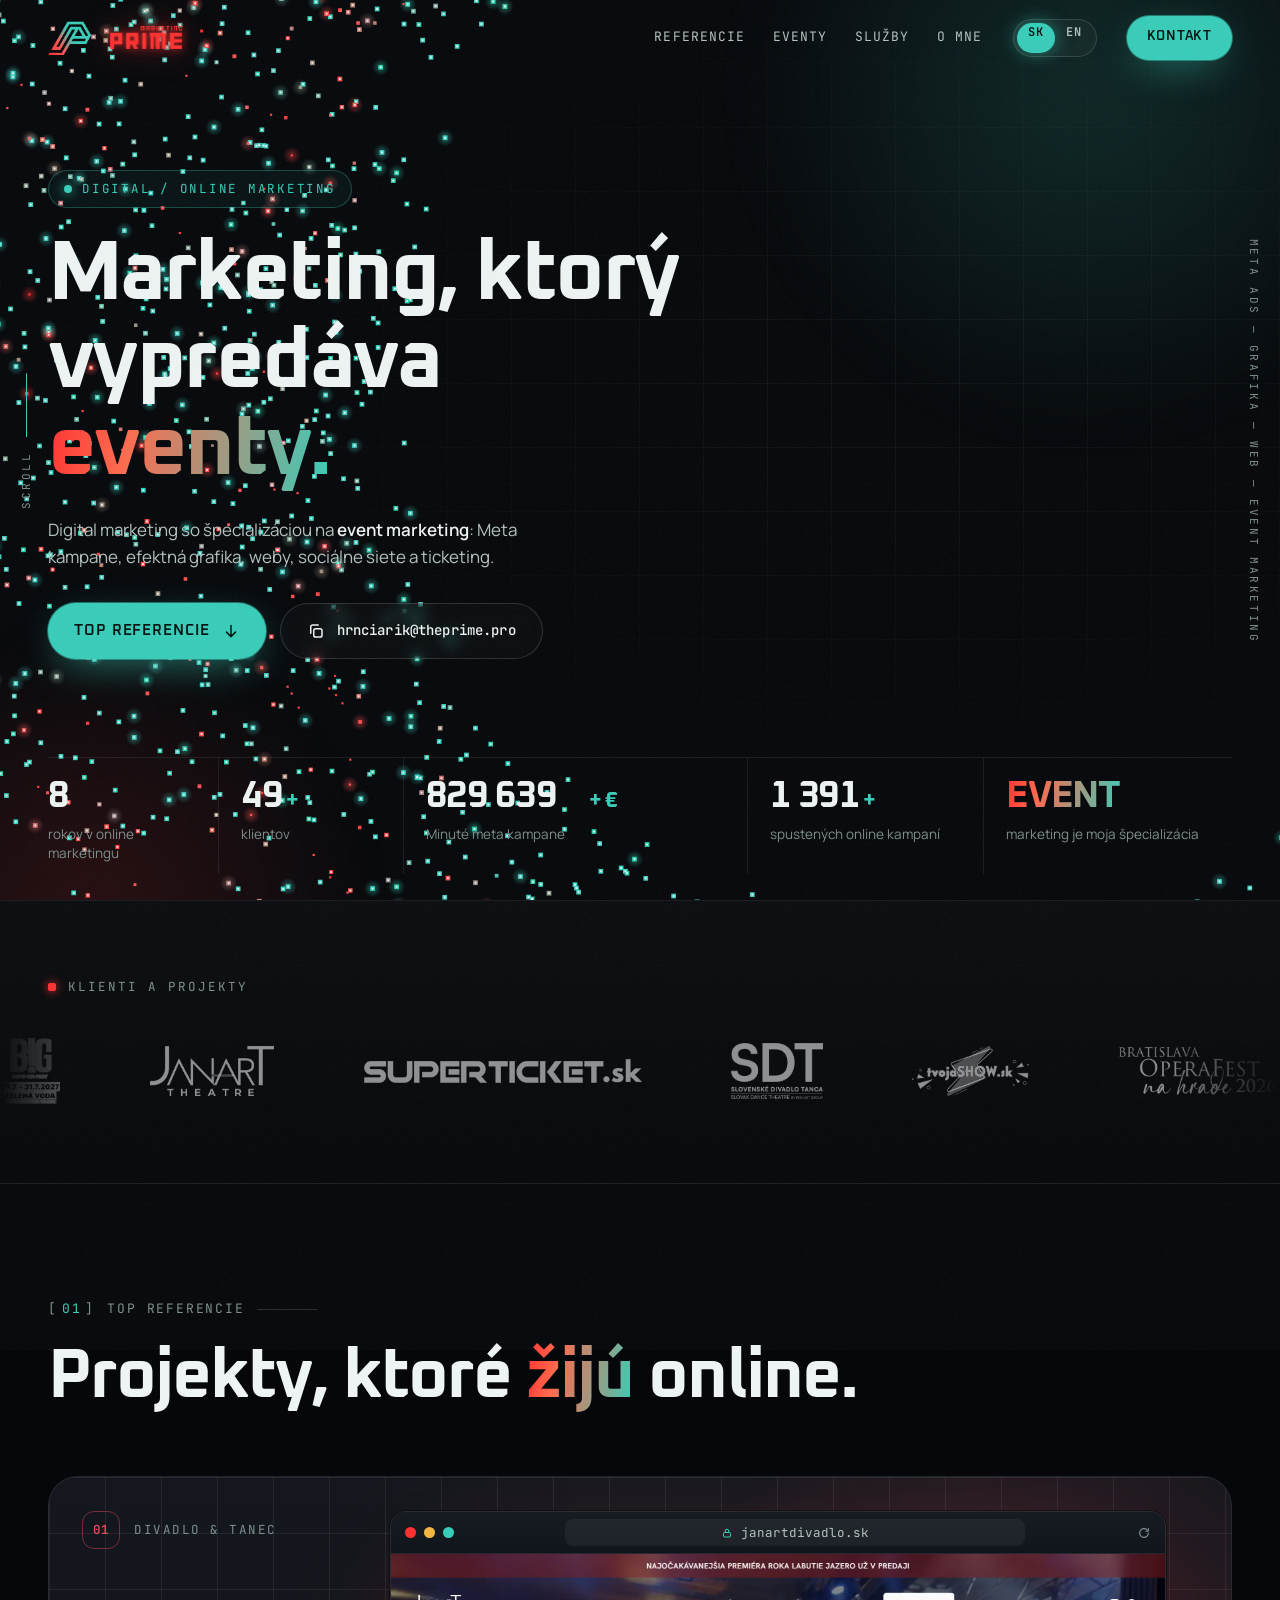
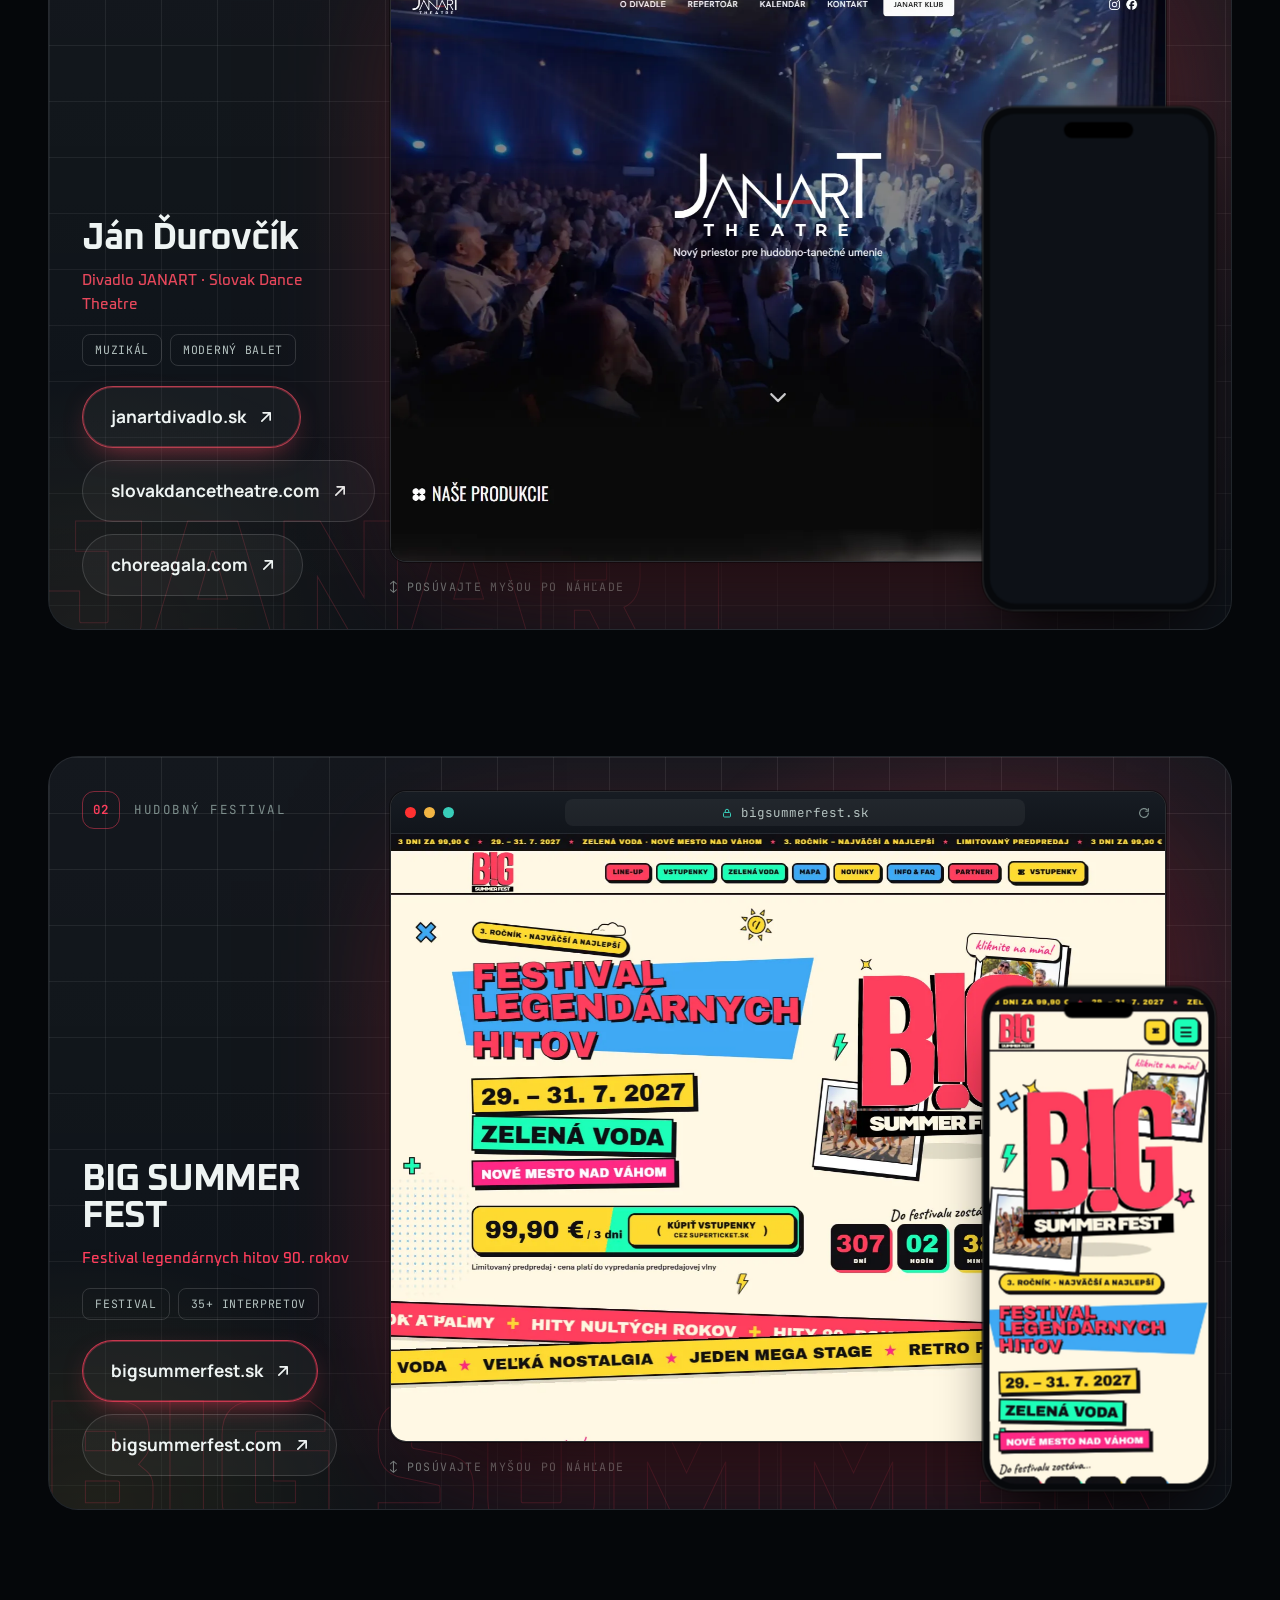
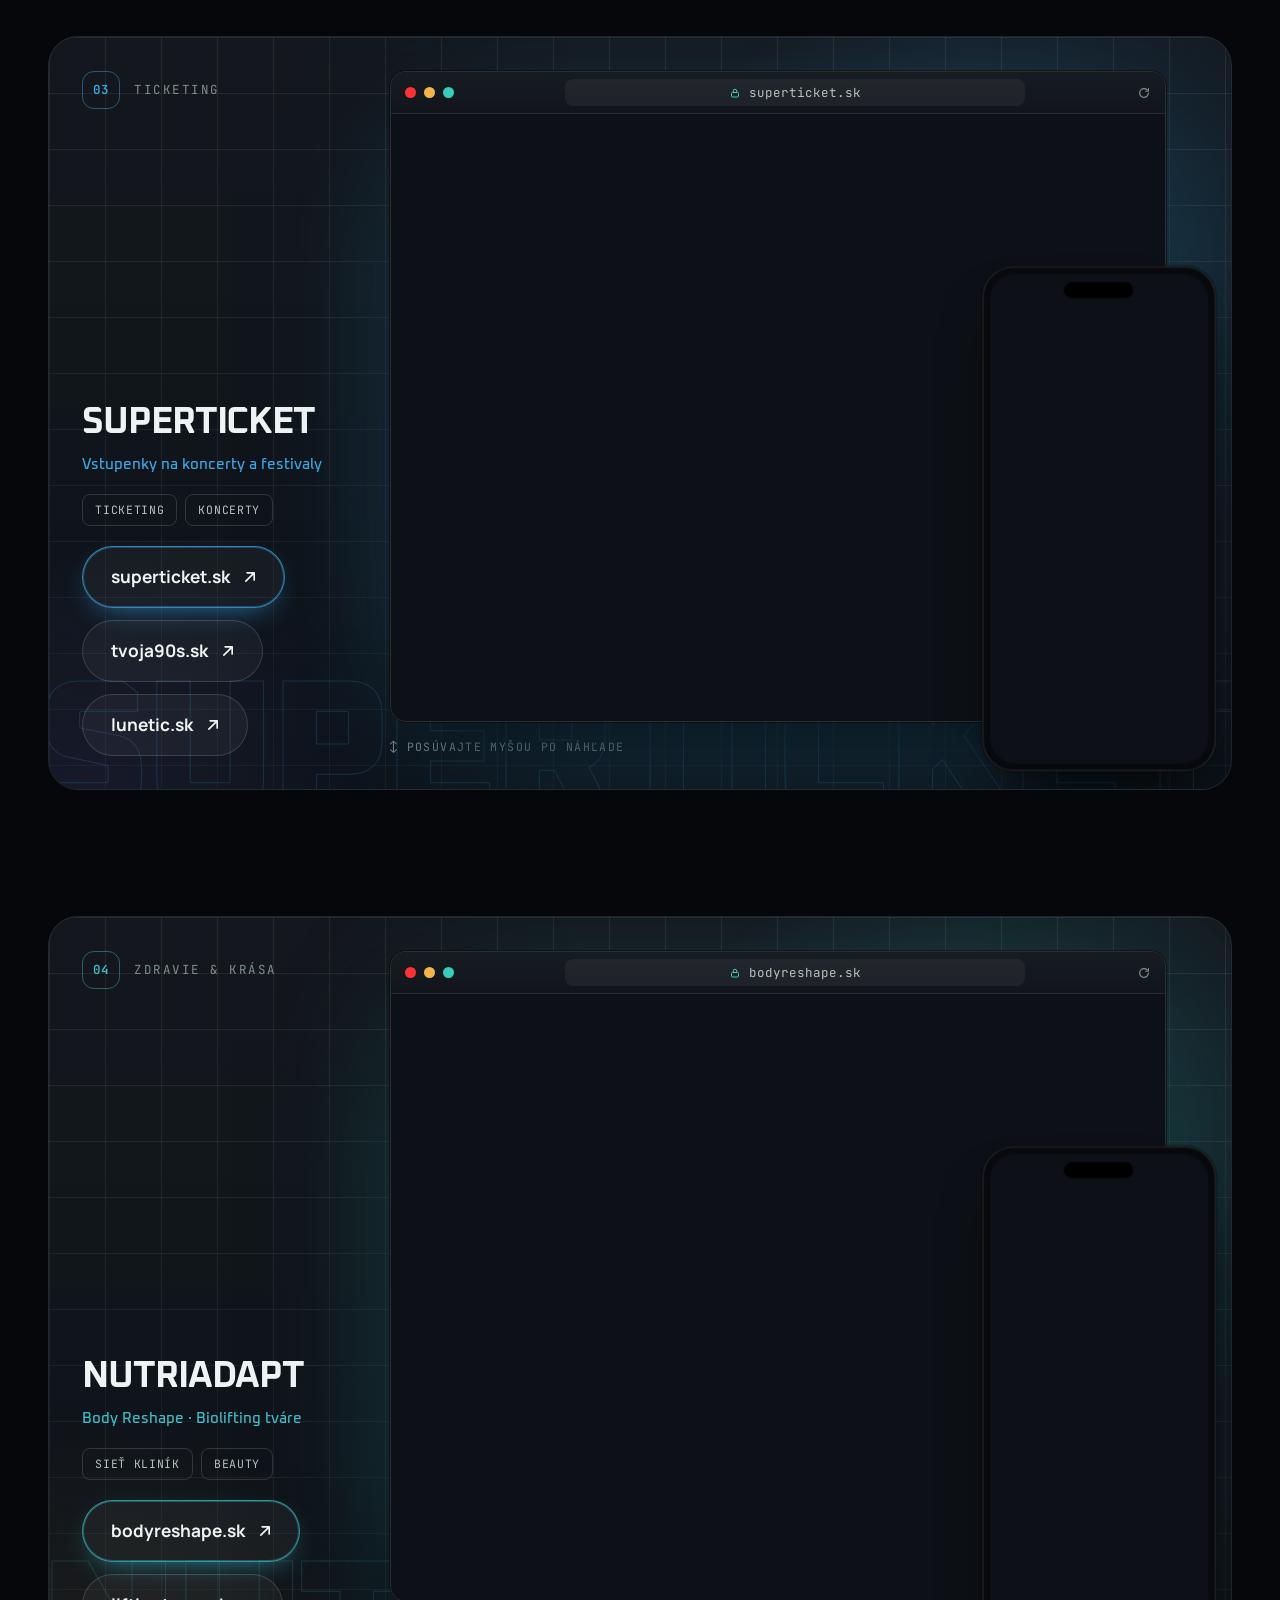
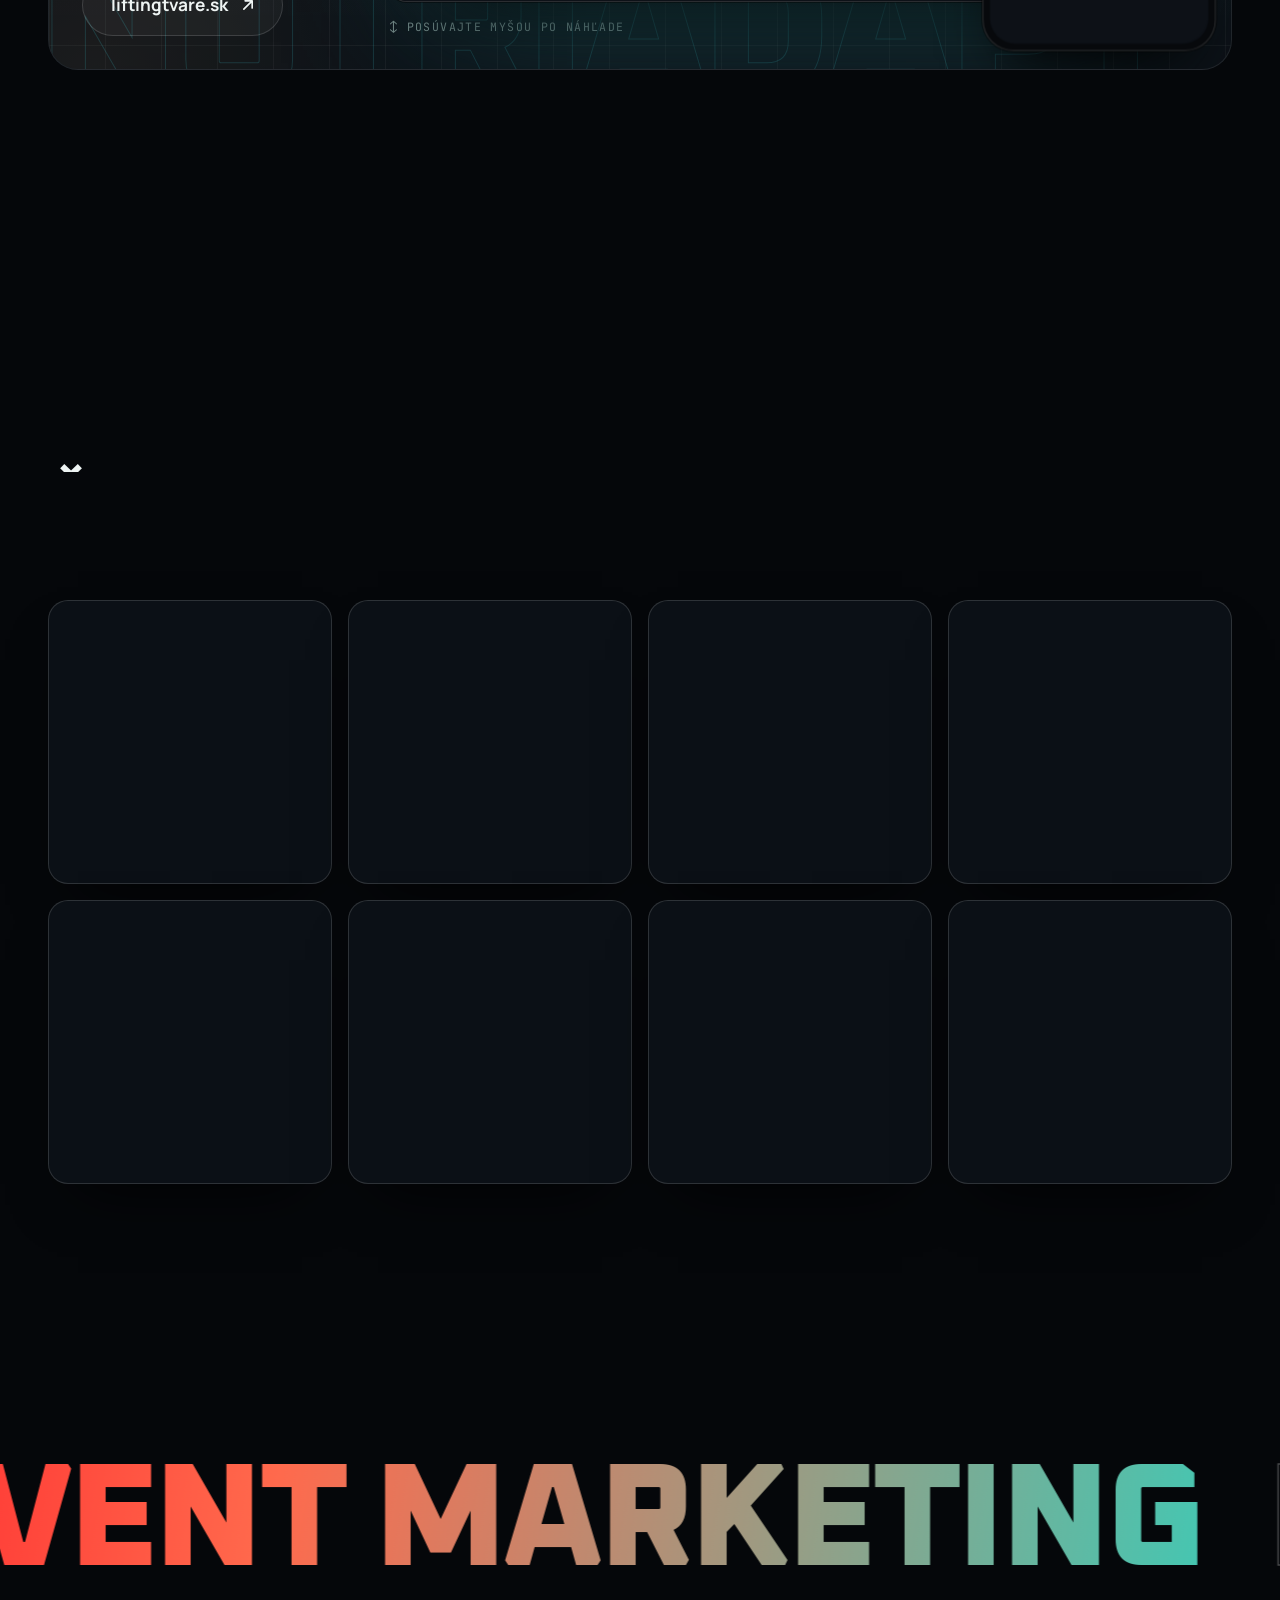
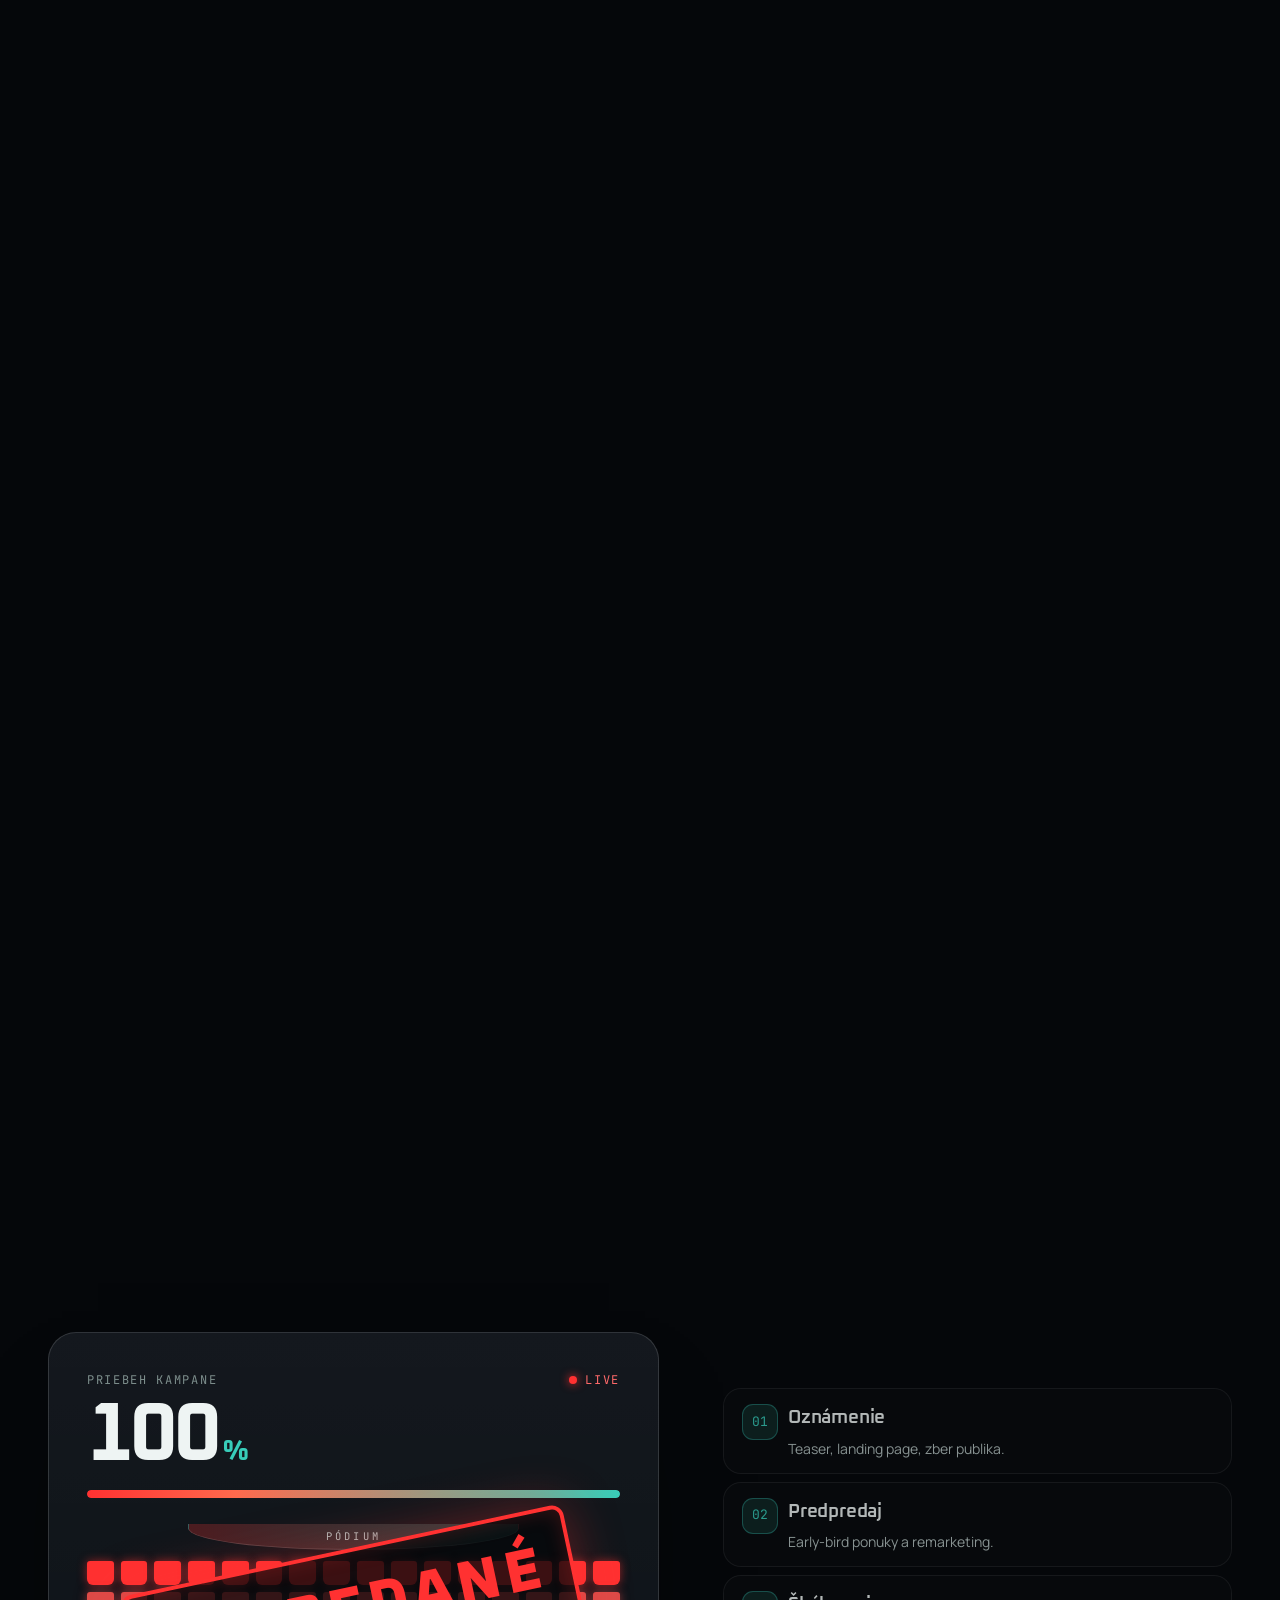
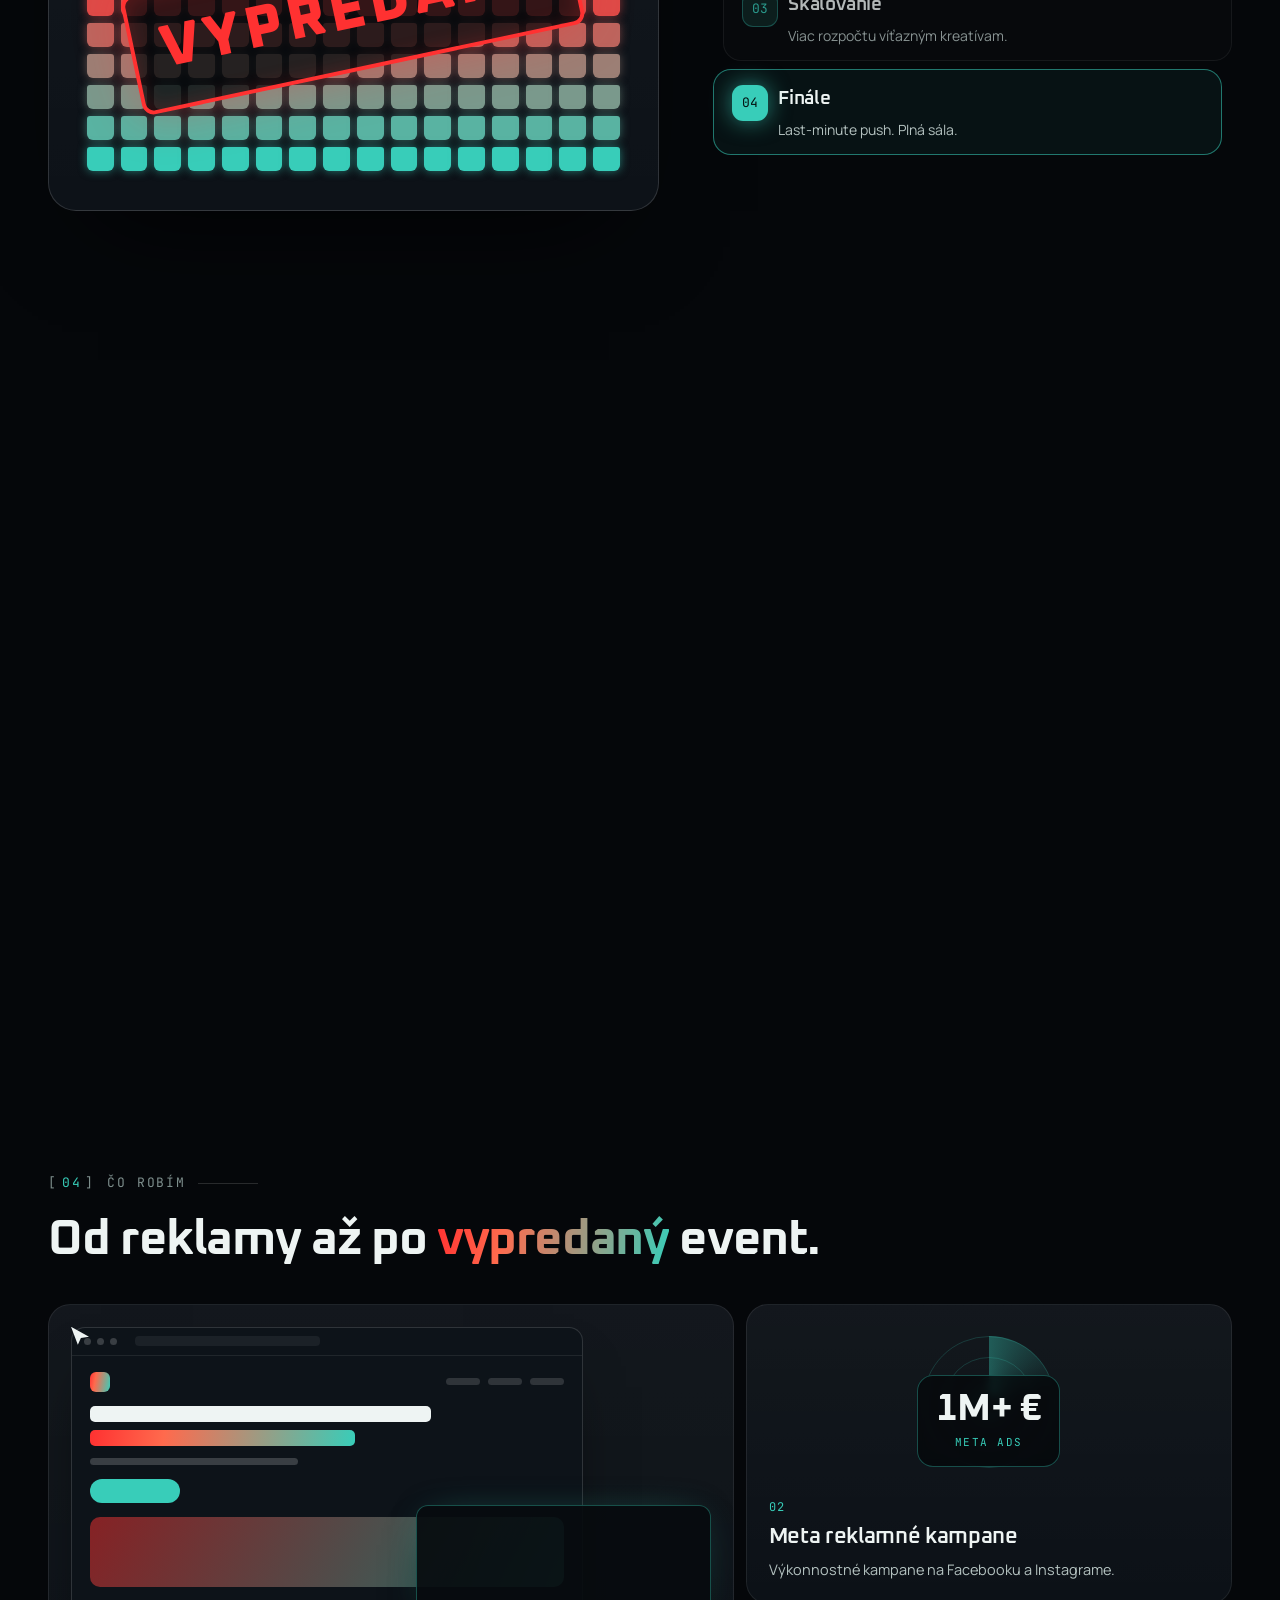
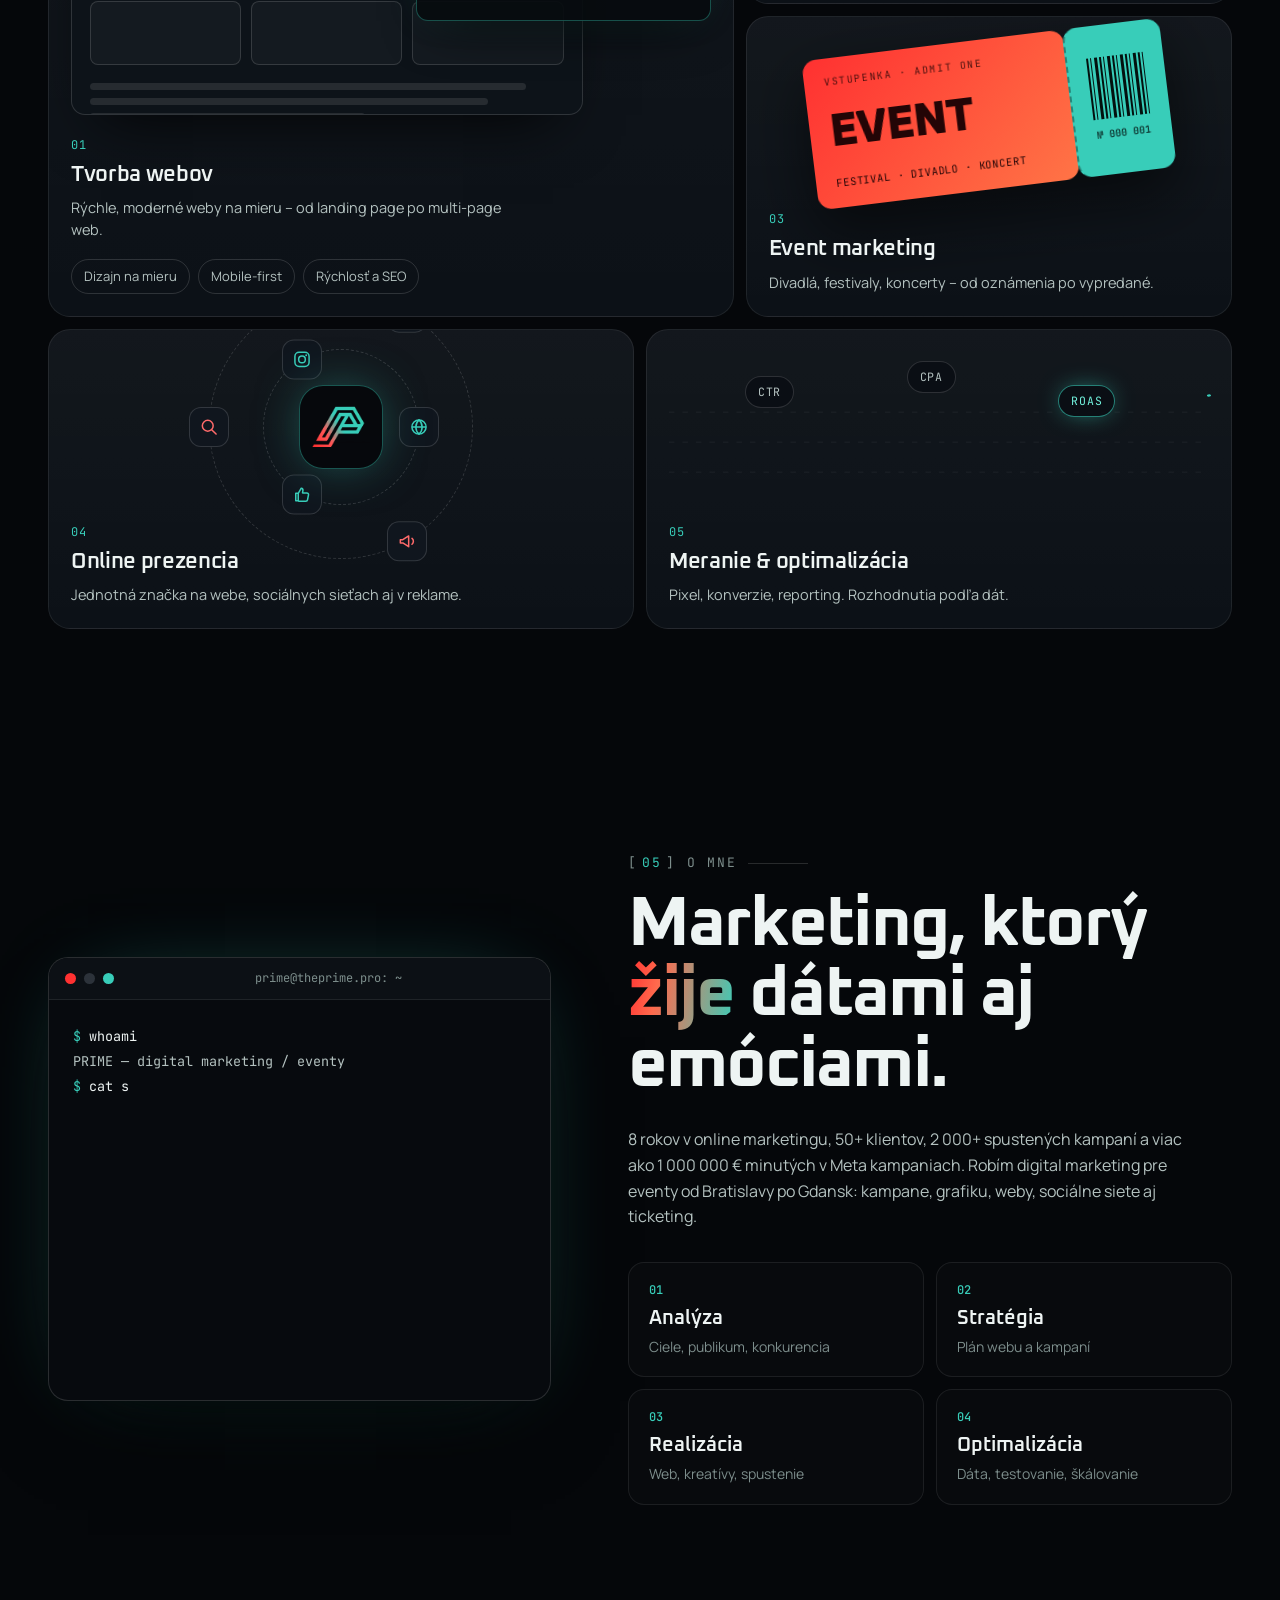
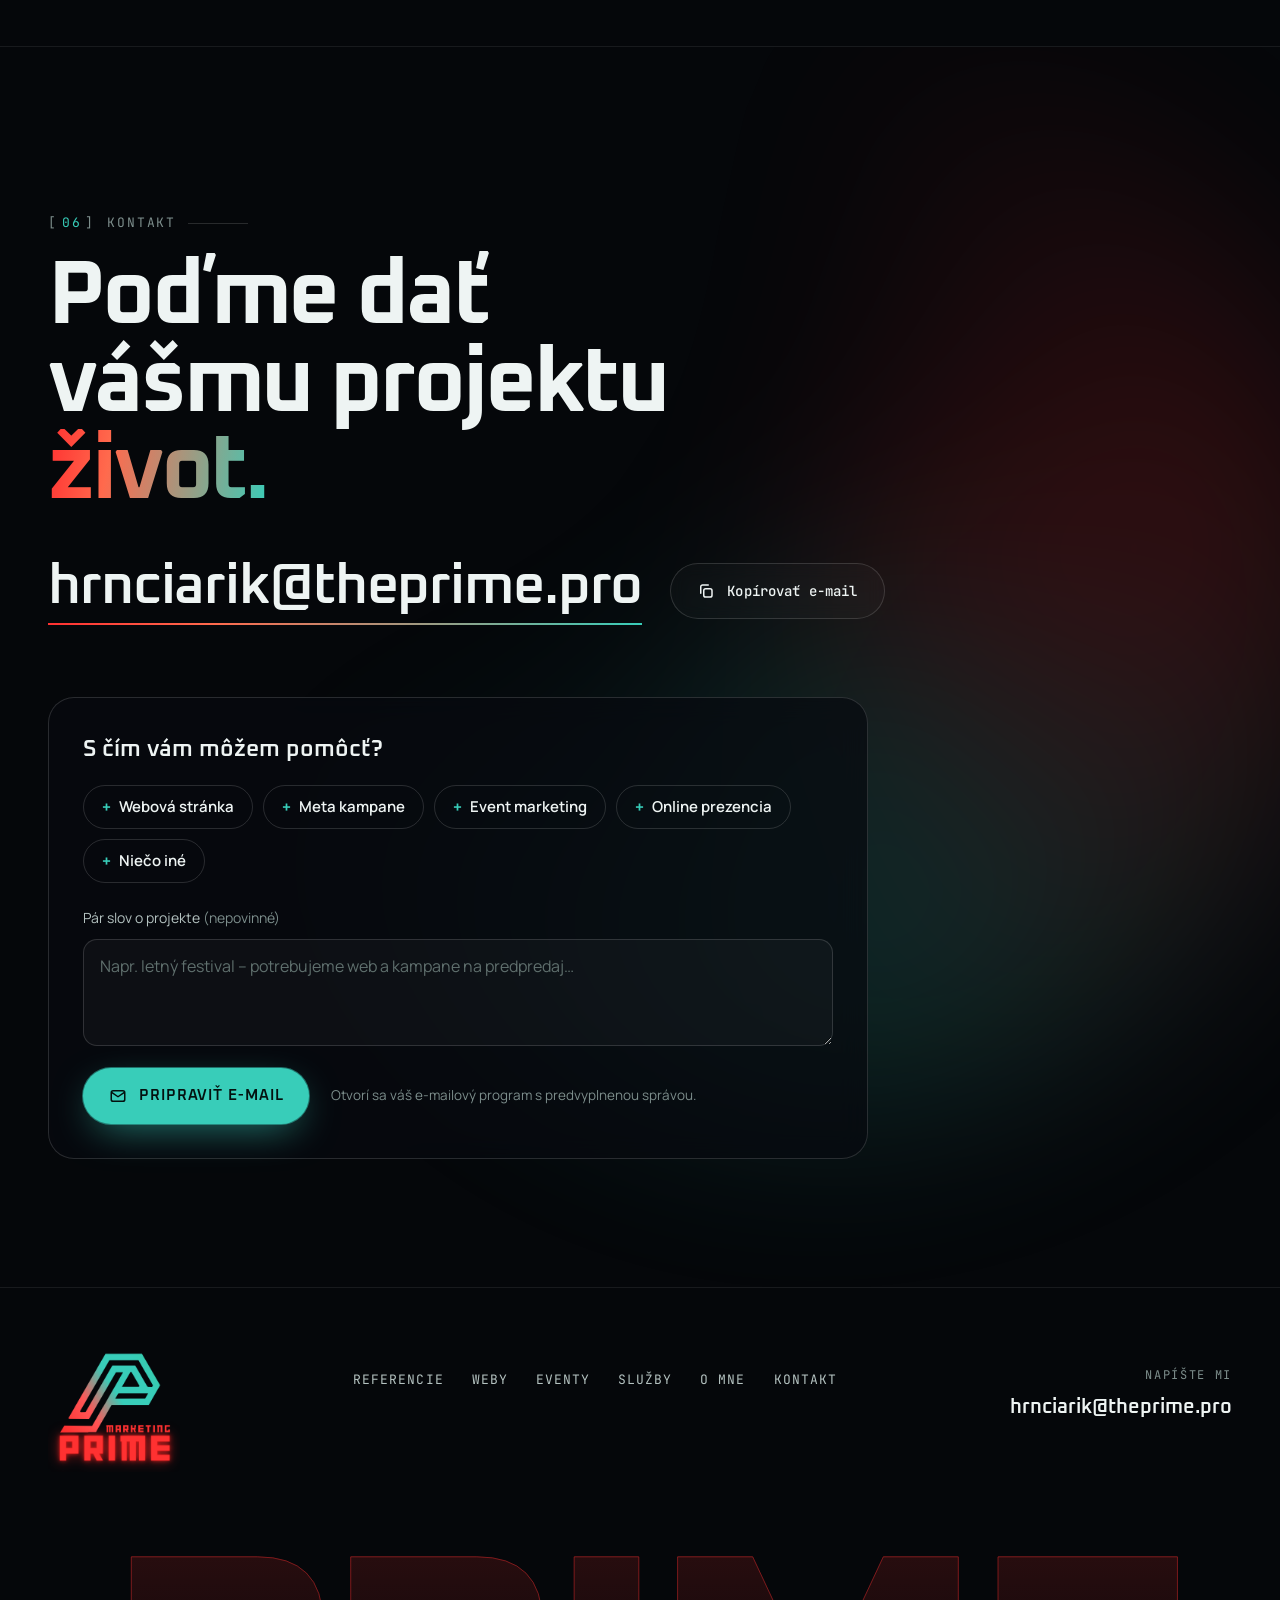
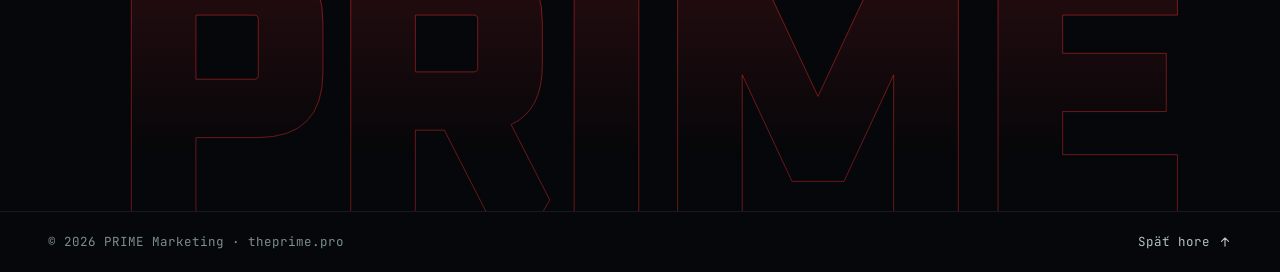
==== commit 3df1dfb5: "Reposition as digital/event marketing, drop pricing, resize sections, add ref links, mobile perf Co-" ====
--- a/index.html
+++ b/index.html
@@ -3,8 +3,8 @@
 <head>
   <meta charset="utf-8">
   <meta name="viewport" content="width=device-width, initial-scale=1, viewport-fit=cover">
-  <title>PRIME Marketing — weby, Meta kampane a event marketing | theprime.pro</title>
-  <meta name="description" content="Tvorba webových stránok, Meta Ads a event marketing. 8 rokov v online marketingu, 50+ klientov, 2 000+ kampaní a viac ako 1 000 000 € v PPC.">
+  <title>PRIME Marketing — digital marketing, Meta kampane a event marketing | theprime.pro</title>
+  <meta name="description" content="Digital marketing so špecializáciou na eventy: Meta reklamné kampane, grafické návrhy, weby, sociálne siete a ticketing. 8 rokov, 50+ klientov, 2 000+ kampaní, 1 000 000+ € minuté v Meta kampaniach.">
   <meta name="theme-color" content="#05070a">
   <link rel="canonical" href="https://theprime.pro/">
 
@@ -13,8 +13,8 @@
   <meta property="og:site_name" content="PRIME Marketing">
   <meta property="og:locale" content="sk_SK">
   <meta property="og:locale:alternate" content="en_US">
-  <meta property="og:title" content="PRIME Marketing — weby, ktoré dávajú projektom život">
-  <meta property="og:description" content="8 rokov v online marketingu · 50+ klientov · 2 000+ kampaní · 1 000 000+ € v PPC · špecializácia na event marketing.">
+  <meta property="og:title" content="PRIME Marketing — digital marketing pre eventy, ktorý predáva">
+  <meta property="og:description" content="8 rokov v online marketingu · 50+ klientov · 2 000+ kampaní · 1 000 000+ € minuté v Meta kampaniach · špecializácia na event marketing.">
   <meta property="og:image" content="https://theprime.pro/assets/img/og-image.jpg">
   <meta property="og:image:width" content="1200">
   <meta property="og:image:height" content="630">
@@ -40,9 +40,8 @@
     "logo": "https://theprime.pro/assets/img/logo.png",
     "image": "https://theprime.pro/assets/img/og-image.jpg",
     "email": "hrnciarik@theprime.pro",
-    "description": "Tvorba webových stránok, Meta Ads a PPC kampane a event marketing.",
-    "knowsAbout": ["Online marketing", "Tvorba webových stránok", "Meta Ads", "PPC kampane", "Event marketing"],
-    "makesOffer": { "@type": "Offer", "name": "Website", "price": "499", "priceCurrency": "EUR" }
+    "description": "Digital marketing so špecializáciou na event marketing: Meta reklamné kampane, grafika, weby, sociálne siete a ticketing.",
+    "knowsAbout": ["Digital marketing", "Event marketing", "Meta Ads", "Grafický dizajn", "Tvorba webových stránok", "Sociálne siete", "Ticketing"]
   }
   </script>
 </head>
@@ -94,7 +93,6 @@
         <a href="#referencie" data-scramble data-i18n="nav.refs">Referencie</a>
         <a href="#eventy" data-scramble data-i18n="nav.events">Eventy</a>
         <a href="#sluzby" data-scramble data-i18n="nav.services">Služby</a>
-        <a href="#cennik" data-scramble data-i18n="nav.pricing">Cenník</a>
         <a href="#o-mne" data-scramble data-i18n="nav.about">O mne</a>
       </nav>
       <button class="lang" type="button" data-lang-toggle aria-label="Switch to English"><span data-l="sk">SK</span><span data-l="en">EN</span></button>
@@ -109,9 +107,8 @@
       <a href="#referencie"><span>01</span><b data-i18n="nav.refs">Referencie</b></a>
       <a href="#eventy"><span>02</span><b data-i18n="nav.events">Eventy</b></a>
       <a href="#sluzby"><span>03</span><b data-i18n="nav.services">Služby</b></a>
-      <a href="#cennik"><span>04</span><b data-i18n="nav.pricing">Cenník</b></a>
-      <a href="#o-mne"><span>05</span><b data-i18n="nav.about">O mne</b></a>
-      <a href="#kontakt"><span>06</span><b data-i18n="nav.contact">Kontakt</b></a>
+      <a href="#o-mne"><span>04</span><b data-i18n="nav.about">O mne</b></a>
+      <a href="#kontakt"><span>05</span><b data-i18n="nav.contact">Kontakt</b></a>
     </nav>
     <div class="menu__foot">
       <a class="menu__mail" href="mailto:hrnciarik@theprime.pro">hrnciarik@theprime.pro</a>
@@ -129,16 +126,16 @@
       <div class="hero__glow hero__glow--teal" aria-hidden="true"></div>
       <div class="hero__glow hero__glow--red" aria-hidden="true"></div>
       <div class="hero__side hero__side--left" aria-hidden="true"><span>Scroll</span><i></i></div>
-      <div class="hero__side hero__side--right" aria-hidden="true"><span>Web — Meta Ads — Event marketing</span></div>
+      <div class="hero__side hero__side--right" aria-hidden="true"><span>Meta Ads — Grafika — Web — Event marketing</span></div>
 
       <div class="container hero__inner">
         <p class="kicker" data-intro style="--d: .05s"><span class="kicker__dot"></span><span data-i18n="hero.kicker">Digital / online marketing</span></p>
         <h1 class="hero__title" id="hero-title">
-          <span class="line"><span style="--i: 0" data-i18n="hero.l1">Weby, ktoré</span></span>
-          <span class="line"><span style="--i: 1" data-i18n="hero.l2">dávajú projektom</span></span>
-          <span class="line"><span style="--i: 2"><span class="glitch grad" data-text="život." data-i18n="hero.l3" data-i18n-attr="data-text:hero.l3">život.</span></span></span>
+          <span class="line"><span style="--i: 0" data-i18n="hero.l1">Marketing, ktorý</span></span>
+          <span class="line"><span style="--i: 1" data-i18n="hero.l2">vypredáva</span></span>
+          <span class="line"><span style="--i: 2"><span class="glitch grad" data-text="eventy." data-i18n="hero.l3" data-i18n-attr="data-text:hero.l3">eventy.</span></span></span>
         </h1>
-        <p class="hero__lead" data-intro style="--d: .55s" data-i18n-html="hero.lead">Weby a online kampane so špecializáciou na <strong>event marketing</strong>.</p>
+        <p class="hero__lead" data-intro style="--d: .55s" data-i18n-html="hero.lead">Digital marketing so špecializáciou na <strong>event marketing</strong>: Meta kampane, efektná grafika, weby, sociálne siete a ticketing.</p>
         <div class="hero__cta" data-intro style="--d: .7s">
           <a class="btn btn--primary" href="#referencie" data-magnetic><span data-i18n="hero.cta">Top referencie</span><svg><use href="#i-down"/></svg></a>
           <button class="btn btn--ghost" type="button" data-copy="hrnciarik@theprime.pro" data-cursor="Kopírovať" data-i18n-attr="data-cursor:cursor.copy"><svg><use href="#i-copy"/></svg>hrnciarik@theprime.pro</button>
@@ -160,7 +157,7 @@
           <li class="stat stat--wide" data-stat="ppc">
             <span class="stat__fx" aria-hidden="true"></span>
             <span class="stat__num"><em class="stat__pre" data-i18n="stat.ppc.pre"></em><span data-count="1000000">1&nbsp;000&nbsp;000</span><em data-i18n="stat.ppc.suf">+&nbsp;€</em></span>
-            <span class="stat__label" data-i18n="stat.ppc">v PPC kampaniach – hlavne Meta Ads</span>
+            <span class="stat__label" data-i18n="stat.ppc">Minuté meta kampane</span>
           </li>
           <li class="stat" data-stat="campaigns">
             <span class="stat__fx" aria-hidden="true"></span>
@@ -217,6 +214,7 @@
               <div class="ref__links">
                 <a class="ref__link is-active" href="https://janartdivadlo.sk/" target="_blank" rel="noopener" data-preview data-desktop="assets/img/refs/janart-desktop.webp" data-mobile="assets/img/refs/janart-mobile.webp" data-host="janartdivadlo.sk">janartdivadlo.sk<svg><use href="#i-arrow"/></svg></a>
                 <a class="ref__link" href="https://slovakdancetheatre.com/" target="_blank" rel="noopener" data-preview data-desktop="assets/img/refs/sdt-desktop.webp" data-mobile="assets/img/refs/sdt-mobile.webp" data-host="slovakdancetheatre.com">slovakdancetheatre.com<svg><use href="#i-arrow"/></svg></a>
+                <a class="ref__link" href="https://choreagala.com/" target="_blank" rel="noopener">choreagala.com<svg><use href="#i-arrow"/></svg></a>
               </div>
             </div>
             <div class="ref__preview">
@@ -243,6 +241,7 @@
               </div>
               <div class="ref__links">
                 <a class="ref__link is-active" href="https://bigsummerfest.sk/" target="_blank" rel="noopener">bigsummerfest.sk<svg><use href="#i-arrow"/></svg></a>
+                <a class="ref__link" href="https://bigsummerfest.com/" target="_blank" rel="noopener">bigsummerfest.com<svg><use href="#i-arrow"/></svg></a>
               </div>
             </div>
             <div class="ref__preview">
@@ -269,6 +268,8 @@
               </div>
               <div class="ref__links">
                 <a class="ref__link is-active" href="https://superticket.sk/" target="_blank" rel="noopener">superticket.sk<svg><use href="#i-arrow"/></svg></a>
+                <a class="ref__link" href="https://tvoja90s.sk/" target="_blank" rel="noopener">tvoja90s.sk<svg><use href="#i-arrow"/></svg></a>
+                <a class="ref__link" href="https://lunetic.sk/" target="_blank" rel="noopener">lunetic.sk<svg><use href="#i-arrow"/></svg></a>
               </div>
             </div>
             <div class="ref__preview">
@@ -421,7 +422,7 @@
       <div class="container">
         <header class="sec-head sec-head--solo">
           <p class="sec-label" data-reveal><span>04</span><b data-i18n="sv.label">Čo robím</b></p>
-          <h2 class="sec-title" id="services-title" data-split data-i18n-html="sv.title">Od webu až po <em>vypredaný</em> event.</h2>
+          <h2 class="sec-title" id="services-title" data-split data-i18n-html="sv.title">Od reklamy až po <em>vypredaný</em> event.</h2>
         </header>
 
         <div class="bento">
@@ -458,7 +459,7 @@
             </div>
             <div class="tile__body">
               <span class="tile__num">02</span>
-              <h3>Meta Ads &amp; PPC</h3>
+              <h3>Meta reklamné kampane</h3>
               <p data-i18n="sv2.d">Výkonnostné kampane na Facebooku a Instagrame.</p>
             </div>
           </article>
@@ -528,39 +529,6 @@
       </div>
     </section>
 
-    <!-- PRICING -->
-    <section class="section pricing" id="cennik" aria-labelledby="pricing-title">
-      <div class="container pricing__grid">
-        <div class="pricing__intro">
-          <p class="sec-label" data-reveal><span>05</span><b data-i18n="price.label">Cenník</b></p>
-          <h2 class="sec-title" id="pricing-title" data-split data-i18n-html="price.title">Web za <em>48 hodín.</em></h2>
-          <p class="sec-lead" data-reveal data-i18n="price.lead">Jeden balík. Všetko podstatné v cene.</p>
-          <p class="pricing__note" data-reveal data-i18n="price.note">Kampane a event marketing nacením podľa projektu.</p>
-        </div>
-
-        <article class="plan" data-spot data-reveal="scale">
-          <span class="plan__stamp" aria-hidden="true">48<small>h</small></span>
-          <header class="plan__head">
-            <h3 class="plan__name">Website</h3>
-            <p class="plan__tag" data-i18n="price.tag">Rýchly a optimalizovaný</p>
-          </header>
-          <div class="plan__price"><span data-i18n="price.from">od</span><strong data-i18n="price.value">499&nbsp;€</strong></div>
-          <ul class="plan__list">
-            <li><svg><use href="#i-check"/></svg><span data-i18n="price.f1">CDN · bez databázy · bez hostingu</span></li>
-            <li><svg><use href="#i-check"/></svg><span data-i18n="price.f2">Metriky a analytika v cene</span></li>
-            <li><svg><use href="#i-check"/></svg><span data-i18n="price.f3">Kompletné dodanie do 48 hodín</span></li>
-            <li><svg><use href="#i-check"/></svg><span data-i18n="price.f4">Viac podstránok</span></li>
-            <li><svg><use href="#i-check"/></svg><span data-i18n="price.f5">Viac jazykov</span></li>
-            <li><svg><use href="#i-check"/></svg><span data-i18n="price.f6">AI chat podpora</span></li>
-            <li><svg><use href="#i-check"/></svg><span data-i18n="price.f7">Pripravený na budúcnosť</span></li>
-            <li><svg><use href="#i-check"/></svg><span data-i18n="price.f8">Bezpečný</span></li>
-            <li><svg><use href="#i-check"/></svg><span data-i18n="price.f9">Ochrana proti botom</span></li>
-            <li><svg><use href="#i-check"/></svg><span data-i18n="price.f10">Lock Down režim</span></li>
-          </ul>
-          <a class="btn btn--primary plan__cta" href="#kontakt" data-plan data-magnetic><span data-i18n="price.cta">Chcem web</span><svg><use href="#i-arrow"/></svg></a>
-        </article>
-      </div>
-    </section>
 
     <!-- ABOUT -->
     <section class="section about" id="o-mne" aria-labelledby="about-title">
@@ -568,23 +536,23 @@
         <div class="term" data-reveal="scale">
           <div class="term__bar" aria-hidden="true"><i></i><i></i><i></i><span>prime@theprime.pro: ~</span></div>
           <pre class="term__body"><code><span class="tl" data-cmd><span class="c-prompt">$</span> <span class="c-cmd">whoami</span></span>
-<span class="tl">PRIME — digital / online marketing</span>
+<span class="tl">PRIME — digital marketing / eventy</span>
 <span class="tl" data-cmd><span class="c-prompt">$</span> <span class="c-cmd" data-i18n="term.cmd2">cat skusenosti.txt</span></span>
 <span class="tl" data-i18n-html="term.o1"><span class="c-val">8 rokov</span> v online marketingu</span>
 <span class="tl" data-i18n-html="term.o2"><span class="c-val">50+</span> klientov</span>
 <span class="tl" data-i18n-html="term.o3"><span class="c-val">2 000+</span> spustených kampaní</span>
-<span class="tl" data-i18n-html="term.o4"><span class="c-val">1 000 000+ €</span> v PPC <span class="c-dim">(hlavne Meta)</span></span>
+<span class="tl" data-i18n-html="term.o4"><span class="c-val">1 000 000+ €</span> minuté v Meta kampaniach</span>
 <span class="tl" data-cmd><span class="c-prompt">$</span> <span class="c-cmd" data-i18n="term.cmd3">echo $SPECIALIZACIA</span></span>
-<span class="tl" data-i18n="term.o5">event marketing · tvorba webov</span>
+<span class="tl" data-i18n="term.o5">event marketing · Meta kampane · grafika · weby · ticketing</span>
 <span class="tl" data-cmd><span class="c-prompt">$</span> <span class="c-cmd" data-i18n="term.cmd4">kontakt</span></span>
 <span class="tl"><span class="c-link">hrnciarik@theprime.pro</span></span>
 <span class="tl tl--caret"><span class="c-prompt">$</span> <span class="term__caret"></span></span></code></pre>
         </div>
 
         <div class="about__text">
-          <p class="sec-label" data-reveal><span>06</span><b data-i18n="about.label">O mne</b></p>
+          <p class="sec-label" data-reveal><span>05</span><b data-i18n="about.label">O mne</b></p>
           <h2 class="sec-title" id="about-title" data-split data-i18n-html="about.title">Marketing, ktorý <em>žije</em> dátami aj emóciami.</h2>
-          <p class="about__p" data-reveal data-i18n="about.p">8 rokov v online marketingu, 50+ klientov, 2 000+ spustených kampaní a viac ako 1 000 000 € v PPC. Tvorím weby, ktoré projektom dodávajú život, a kampane pre eventy od Bratislavy po Gdansk.</p>
+          <p class="about__p" data-reveal data-i18n="about.p">8 rokov v online marketingu, 50+ klientov, 2 000+ spustených kampaní a viac ako 1 000 000 € minutých v Meta kampaniach. Robím digital marketing pre eventy od Bratislavy po Gdansk: kampane, grafiku, weby, sociálne siete aj ticketing.</p>
           <ol class="process">
             <li data-reveal><b>01</b><strong data-i18n="about.s1">Analýza</strong><span data-i18n="about.s1d">Ciele, publikum, konkurencia</span></li>
             <li data-reveal style="--d: .08s"><b>02</b><strong data-i18n="about.s2">Stratégia</strong><span data-i18n="about.s2d">Plán webu a kampaní</span></li>
@@ -599,7 +567,7 @@
     <section class="contact" id="kontakt" aria-labelledby="contact-title">
       <div class="contact__glow" aria-hidden="true"></div>
       <div class="container">
-        <p class="sec-label" data-reveal><span>07</span><b data-i18n="contact.label">Kontakt</b></p>
+        <p class="sec-label" data-reveal><span>06</span><b data-i18n="contact.label">Kontakt</b></p>
         <h2 class="contact__title" id="contact-title" data-split data-i18n-html="contact.title">Poďme dať vášmu projektu <em>život.</em></h2>
         <div class="contact__row" data-reveal>
           <a class="contact__mail" href="mailto:hrnciarik@theprime.pro" data-cursor="Napísať" data-i18n-attr="data-cursor:cursor.write;aria-label:contact.mailAria" aria-label="Napísať e-mail na hrnciarik@theprime.pro">hrnciarik@theprime.pro</a>
@@ -610,7 +578,7 @@
           <fieldset class="brief__needs">
             <legend data-i18n="brief.legend">S čím vám môžem pomôcť?</legend>
             <label class="chip"><input type="checkbox" name="need" value="web"><span data-i18n="brief.n1">Webová stránka</span></label>
-            <label class="chip"><input type="checkbox" name="need" value="ppc"><span data-i18n="brief.n2">Meta / PPC kampane</span></label>
+            <label class="chip"><input type="checkbox" name="need" value="ppc"><span data-i18n="brief.n2">Meta kampane</span></label>
             <label class="chip"><input type="checkbox" name="need" value="event"><span data-i18n="brief.n3">Event marketing</span></label>
             <label class="chip"><input type="checkbox" name="need" value="presence"><span data-i18n="brief.n4">Online prezencia</span></label>
             <label class="chip"><input type="checkbox" name="need" value="other"><span data-i18n="brief.n5">Niečo iné</span></label>
@@ -636,7 +604,6 @@
         <a href="projekty.html" data-i18n="nav.work">Weby</a>
         <a href="#eventy" data-i18n="nav.events">Eventy</a>
         <a href="#sluzby" data-i18n="nav.services">Služby</a>
-        <a href="#cennik" data-i18n="nav.pricing">Cenník</a>
         <a href="#o-mne" data-i18n="nav.about">O mne</a>
         <a href="#kontakt" data-i18n="nav.contact">Kontakt</a>
       </nav>
--- a/assets/css/style.css
+++ b/assets/css/style.css
@@ -675,25 +675,25 @@
 .ref__top { display: flex; align-items: center; gap: 14px; font-family: var(--font-mono); font-size: 12.5px; letter-spacing: .12em; text-transform: uppercase; color: var(--muted); }
 .ref__num { display: grid; place-items: center; width: 38px; height: 38px; border-radius: 12px; border: 1px solid rgba(var(--accent), .45); color: rgb(var(--accent)); font-weight: 600; letter-spacing: 0; }
 .ref__main { margin-top: auto; display: grid; gap: 12px; }
-.ref__title { font-family: var(--font-display); font-weight: 700; font-size: clamp(30px, 2.7vw, 50px); line-height: 1; letter-spacing: -.03em; }
+.ref__title { font-family: var(--font-display); font-weight: 700; font-size: clamp(30px, 2.9vw, 54px); line-height: 1; letter-spacing: -.03em; overflow-wrap: anywhere; }
 .ref__sub { margin: 0; font-family: var(--font-display); font-weight: 500; font-size: clamp(15px, 1.2vw, 18px); color: rgb(var(--accent)); }
 .ref__tags { display: flex; flex-wrap: wrap; gap: 8px; list-style: none; padding: 0; margin-top: 4px; }
 .ref__tags li { padding: 6px 12px; border-radius: 8px; border: 1px solid var(--line-2); font-family: var(--font-mono); font-size: 11.5px; letter-spacing: .06em; text-transform: uppercase; color: var(--text-2); }
-.ref__links { display: flex; flex-direction: column; align-items: flex-start; gap: 10px; }
+.ref__links { display: flex; flex-direction: column; align-items: flex-start; gap: 12px; }
 .ref__link {
   display: inline-flex;
   align-items: center;
   gap: 10px;
-  height: 48px;
-  padding: 0 18px 0 20px;
+  height: 62px;
+  padding: 0 24px 0 28px;
   border-radius: 999px;
   border: 1px solid var(--line-2);
   background: rgba(255, 255, 255, .04);
-  font-weight: 600;
-  font-size: 15px;
+  font-weight: 700;
+  font-size: clamp(17px, 1.35vw, 21px);
   transition: background-color .3s, color .3s, border-color .3s, box-shadow .3s;
 }
-.ref__link svg { width: 16px; height: 16px; transition: transform .45s var(--ease); }
+.ref__link svg { width: 20px; height: 20px; transition: transform .45s var(--ease); }
 .ref__link.is-active { border-color: rgba(var(--accent), .75); box-shadow: inset 0 0 0 1px rgba(var(--accent), .35), 0 10px 30px -14px rgba(var(--accent), .8); }
 .ref__link:hover { background: rgb(var(--accent)); border-color: transparent; color: #05070a; }
 .ref__link:hover svg { transform: translate(3px, -3px); }
@@ -895,14 +895,14 @@
 .spin img { position: relative; width: 34%; height: auto; }
 
 /* campaign timeline */
-.timeline { position: relative; height: 300vh; margin-top: clamp(40px, 6vw, 90px); }
+.timeline { position: relative; height: 165vh; margin-top: clamp(24px, 4vw, 56px); }
 .timeline__stage { position: sticky; top: 0; height: 100vh; height: 100svh; display: flex; align-items: center; }
 .timeline__inner { display: grid; grid-template-columns: minmax(0, 6fr) minmax(0, 5fr); gap: clamp(28px, 5vw, 80px); align-items: center; padding-top: calc(var(--nav-h) * .5); }
 .meter { position: relative; padding: clamp(22px, 3vw, 38px); border-radius: 28px; border: 1px solid var(--line-2); background: linear-gradient(180deg, rgba(255, 255, 255, .035), rgba(255, 255, 255, .008)), var(--panel); overflow: hidden; box-shadow: 0 50px 100px -50px rgba(0, 0, 0, .9); }
 .meter__head { display: flex; justify-content: space-between; font-family: var(--font-mono); font-size: 12px; letter-spacing: .14em; text-transform: uppercase; color: var(--muted); }
 .meter__live { display: inline-flex; align-items: center; gap: 8px; color: var(--red-hi); }
 .meter__live i { width: 8px; height: 8px; border-radius: 50%; background: var(--red); box-shadow: 0 0 10px var(--red); animation: pulse 1.4s infinite; }
-.meter__value { display: flex; align-items: baseline; gap: 6px; margin: 10px 0 16px; font-family: var(--font-display); font-weight: 700; font-size: clamp(64px, 8.5vw, 136px); line-height: 1; letter-spacing: -.045em; font-variant-numeric: tabular-nums; }
+.meter__value { display: flex; align-items: baseline; gap: 6px; margin: 6px 0 12px; font-family: var(--font-display); font-weight: 700; font-size: clamp(52px, 6.4vw, 100px); line-height: 1; letter-spacing: -.045em; font-variant-numeric: tabular-nums; }
 .meter__value small { font-size: .36em; letter-spacing: 0; color: var(--teal); }
 .meter__bar { height: 8px; border-radius: 99px; background: rgba(255, 255, 255, .06); overflow: hidden; }
 .meter__bar i { display: block; height: 100%; border-radius: inherit; background: var(--grad); transform-origin: 0 50%; transform: scaleX(var(--p, 0)); }
@@ -912,19 +912,22 @@
 .seat.is-on { background: rgb(var(--c, var(--teal-rgb))); box-shadow: 0 0 10px rgba(var(--c, var(--teal-rgb)), .55); transform: translateY(-1px); }
 .meter__stamp { position: absolute; left: 50%; top: 58%; padding: 10px 26px; border: 4px solid var(--red); border-radius: 12px; background: rgba(5, 7, 10, .78); color: var(--red); font-family: var(--font-display); font-weight: 800; font-size: clamp(32px, 4.6vw, 64px); letter-spacing: .08em; text-transform: uppercase; white-space: nowrap; box-shadow: 0 0 50px rgba(var(--red-rgb), .35), inset 0 0 20px rgba(var(--red-rgb), .2); transform: translate(-50%, -50%) rotate(-12deg) scale(2.3); opacity: 0; pointer-events: none; transition: transform .5s cubic-bezier(.3, 1.7, .5, 1), opacity .25s; }
 .timeline.is-sold .meter__stamp { opacity: 1; transform: translate(-50%, -50%) rotate(-12deg) scale(1); }
-.steps { list-style: none; padding: 0; display: grid; gap: 12px; }
-.step { position: relative; padding: 20px 22px 20px 74px; border-radius: 18px; border: 1px solid var(--line); background: rgba(255, 255, 255, .015); opacity: .38; transition: opacity .5s, border-color .5s, background-color .5s, transform .6s var(--ease); }
-.step h3 { margin: 0 0 4px; font-family: var(--font-display); font-weight: 600; font-size: clamp(20px, 1.8vw, 26px); letter-spacing: -.01em; }
-.step p { margin: 0; color: var(--text-2); font-size: 15px; line-height: 1.55; }
-.step__num { position: absolute; left: 22px; top: 21px; width: 36px; height: 36px; display: grid; place-items: center; border-radius: 11px; border: 1px solid var(--line-2); font-family: var(--font-mono); font-size: 13px; color: var(--muted); transition: background-color .4s, color .4s, border-color .4s, box-shadow .4s; }
+.steps { list-style: none; padding: 0; display: grid; gap: 8px; }
+.step { position: relative; padding: 14px 20px 14px 64px; border-radius: 18px; border: 1px solid var(--line); background: rgba(255, 255, 255, .015); opacity: .38; transition: opacity .5s, border-color .5s, background-color .5s, transform .6s var(--ease); }
+.step h3 { margin: 0 0 4px; font-family: var(--font-display); font-weight: 600; font-size: clamp(18px, 1.5vw, 22px); letter-spacing: -.01em; }
+.step p { margin: 0; color: var(--text-2); font-size: 14px; line-height: 1.5; }
+.step__num { position: absolute; left: 18px; top: 15px; width: 36px; height: 36px; display: grid; place-items: center; border-radius: 11px; border: 1px solid var(--line-2); font-family: var(--font-mono); font-size: 13px; color: var(--muted); transition: background-color .4s, color .4s, border-color .4s, box-shadow .4s; }
 .step.is-done { opacity: .75; }
 .step.is-done .step__num { background: rgba(var(--teal-rgb), .14); border-color: rgba(var(--teal-rgb), .4); color: var(--teal); }
 .step.is-active { opacity: 1; border-color: rgba(var(--teal-rgb), .55); background: rgba(var(--teal-rgb), .06); transform: translateX(-10px); }
 .step.is-active .step__num { background: var(--teal); border-color: transparent; color: #03110f; box-shadow: 0 0 22px rgba(var(--teal-rgb), .6); }
 
 /* ---------- Services (bento) ---------- */
-.bento { display: grid; grid-template-columns: repeat(12, minmax(0, 1fr)); gap: 16px; }
-.tile { --mx: 50%; --my: 50%; position: relative; isolation: isolate; grid-column: span 6; display: flex; flex-direction: column; min-height: 400px; padding: 28px; border: 1px solid var(--line); border-radius: 26px; background: linear-gradient(180deg, rgba(255, 255, 255, .03), rgba(255, 255, 255, .005)), var(--panel); overflow: hidden; }
+.services.section { padding: clamp(56px, 6.5vw, 96px) 0; }
+.services .sec-head { margin-bottom: clamp(24px, 3vw, 40px); }
+.services .sec-title { font-size: clamp(30px, 3.8vw, 56px); }
+.bento { display: grid; grid-template-columns: repeat(12, minmax(0, 1fr)); gap: 12px; }
+.tile { --mx: 50%; --my: 50%; position: relative; isolation: isolate; grid-column: span 6; display: flex; flex-direction: column; min-height: 290px; padding: 22px; border: 1px solid var(--line); border-radius: 22px; background: linear-gradient(180deg, rgba(255, 255, 255, .03), rgba(255, 255, 255, .005)), var(--panel); overflow: hidden; }
 .tile--web { grid-column: span 7; grid-row: span 2; }
 .tile--ads, .tile--event { grid-column: span 5; }
 .tile::before { content: ""; position: absolute; inset: 0; z-index: -1; background: radial-gradient(520px circle at var(--mx) var(--my), rgba(var(--teal-rgb), .11), transparent 42%); opacity: 0; transition: opacity .4s; }
@@ -943,11 +946,11 @@
   pointer-events: none;
 }
 .tile:hover::before, .tile:hover::after { opacity: 1; }
-.tile__visual { position: relative; flex: 1 1 auto; min-height: 220px; margin-bottom: 22px; pointer-events: none; }
+.tile__visual { position: relative; flex: 1 1 auto; min-height: 150px; margin-bottom: 14px; pointer-events: none; }
 .tile__body { position: relative; }
 .tile__num { font-family: var(--font-mono); font-size: 12px; color: var(--teal); letter-spacing: .1em; }
-.tile h3 { margin: 8px 0 10px; font-family: var(--font-display); font-weight: 600; font-size: clamp(24px, 2.1vw, 32px); line-height: 1.08; letter-spacing: -.015em; }
-.tile p { margin: 0; max-width: 440px; color: var(--text-2); font-size: 15.5px; line-height: 1.6; }
+.tile h3 { margin: 8px 0 10px; font-family: var(--font-display); font-weight: 600; font-size: clamp(21px, 1.7vw, 26px); line-height: 1.08; letter-spacing: -.015em; }
+.tile p { margin: 0; max-width: 440px; color: var(--text-2); font-size: 14.5px; line-height: 1.5; }
 .tile__list { display: flex; flex-wrap: wrap; gap: 8px; list-style: none; padding: 0; margin: 18px 0 0; }
 .tile__list li { padding: 6px 12px; border-radius: 99px; border: 1px solid var(--line-2); font-size: 13px; color: var(--text-2); }
 
@@ -1222,7 +1225,7 @@
   .wall__item:nth-child(3n + 2) { --off: 80px; }
   .bento { grid-template-columns: repeat(2, minmax(0, 1fr)); }
   .tile, .tile--web, .tile--ads, .tile--event, .tile--presence, .tile--data { grid-column: span 1; grid-row: auto; }
-  .tile--web { grid-column: 1 / -1; min-height: 520px; }
+  .tile--web { grid-column: 1 / -1; min-height: 380px; }
   .timeline__inner { grid-template-columns: minmax(0, 1fr) minmax(0, 1fr); gap: 28px; }
   .pricing__grid { grid-template-columns: 1fr; }
   .about__grid { grid-template-columns: 1fr; }
@@ -1232,6 +1235,14 @@
 
 @media (max-width: 900px) {
   :root { --nav-h: 68px; }
+  /* smooth scrolling on phones: no full-screen animated noise, no animated filters / blurs */
+  .grain { display: none; }
+  .brand, .brand__mark, .brand__word { transform: translateZ(0); }
+  .brand__word { filter: none; animation: none; }
+  .brand:hover .brand__mark { animation: none; }
+  .nav.is-scrolled { background: rgba(5, 7, 10, .94); backdrop-filter: none; -webkit-backdrop-filter: none; }
+  .nav { transition: transform .35s var(--ease), background-color .3s, border-color .3s; }
+  .brief, .card__meta { backdrop-filter: none; -webkit-backdrop-filter: none; }
   .brand__mark { height: 30px; }
   .brand__word { height: 20px; }
   .lang { height: 36px; }
@@ -1240,7 +1251,7 @@
   .hero__inner { justify-content: flex-start; }
   .hero__grid { -webkit-mask-image: radial-gradient(ellipse 90% 45% at 50% 22%, #000 20%, transparent 75%); mask-image: radial-gradient(ellipse 90% 45% at 50% 22%, #000 20%, transparent 75%); }
   .hero__fallback { left: 50%; right: auto; top: calc(var(--nav-h) + 3vh); width: min(60vw, 300px); transform: translateX(-50%); }
-  .hero__title { font-size: clamp(40px, 11vw, 64px); margin: 20px 0; }
+  .hero__title { font-size: clamp(36px, 9.6vw, 64px); margin: 20px 0; }
 
   .sec-head { grid-template-columns: 1fr; }
   .sec-lead, .sec-head__cta { justify-self: start; }
@@ -1253,7 +1264,7 @@
   .panel__vert { display: none; }
   .spin { right: 8px; top: -64px; width: 120px; }
 
-  .timeline { height: 260vh; }
+  .timeline { height: 145vh; }
   .timeline__inner { grid-template-columns: 1fr; gap: 14px; padding-top: calc(var(--nav-h) * .6); }
   .meter { padding: 18px 18px 20px; border-radius: 22px; }
   .meter__value { font-size: clamp(48px, 15vw, 72px); margin: 4px 0 10px; }
@@ -1294,7 +1305,8 @@
   .client img { height: calc(var(--h, 48px) * .8); }
   .ref { border-radius: 24px; gap: 22px; }
   .ref__top { flex-wrap: wrap; }
-  .ref__link { height: 46px; font-size: 14px; }
+  .ref__link { height: 56px; font-size: 17px; padding: 0 20px 0 22px; }
+  .ref__title { font-size: clamp(34px, 10vw, 46px); }
   .wall__plane { grid-template-columns: repeat(2, minmax(0, 1fr)); gap: 10px; }
   .wall__item:nth-child(n + 7) { display: none; }
   .wall__item, .wall__item:nth-child(3n + 2) { --off: 0px; }
@@ -1302,10 +1314,10 @@
   .wall__item em { display: none; }
   .board { gap: 12px; }
   .bento { grid-template-columns: 1fr; }
-  .tile { min-height: 0; padding: 22px; }
+  .tile { min-height: 0; padding: 18px; }
   .tile--web { min-height: 0; }
-  .tile--web .tile__visual { min-height: 330px; }
-  .tile__visual { min-height: 220px; }
+  .tile--web .tile__visual { min-height: 240px; }
+  .tile__visual { min-height: 150px; }
   .v-web__cursor { display: none; }
   .v-web__win { width: 88%; }
   .v-web__code { width: 66%; padding: 12px 14px; font-size: 10.5px; }
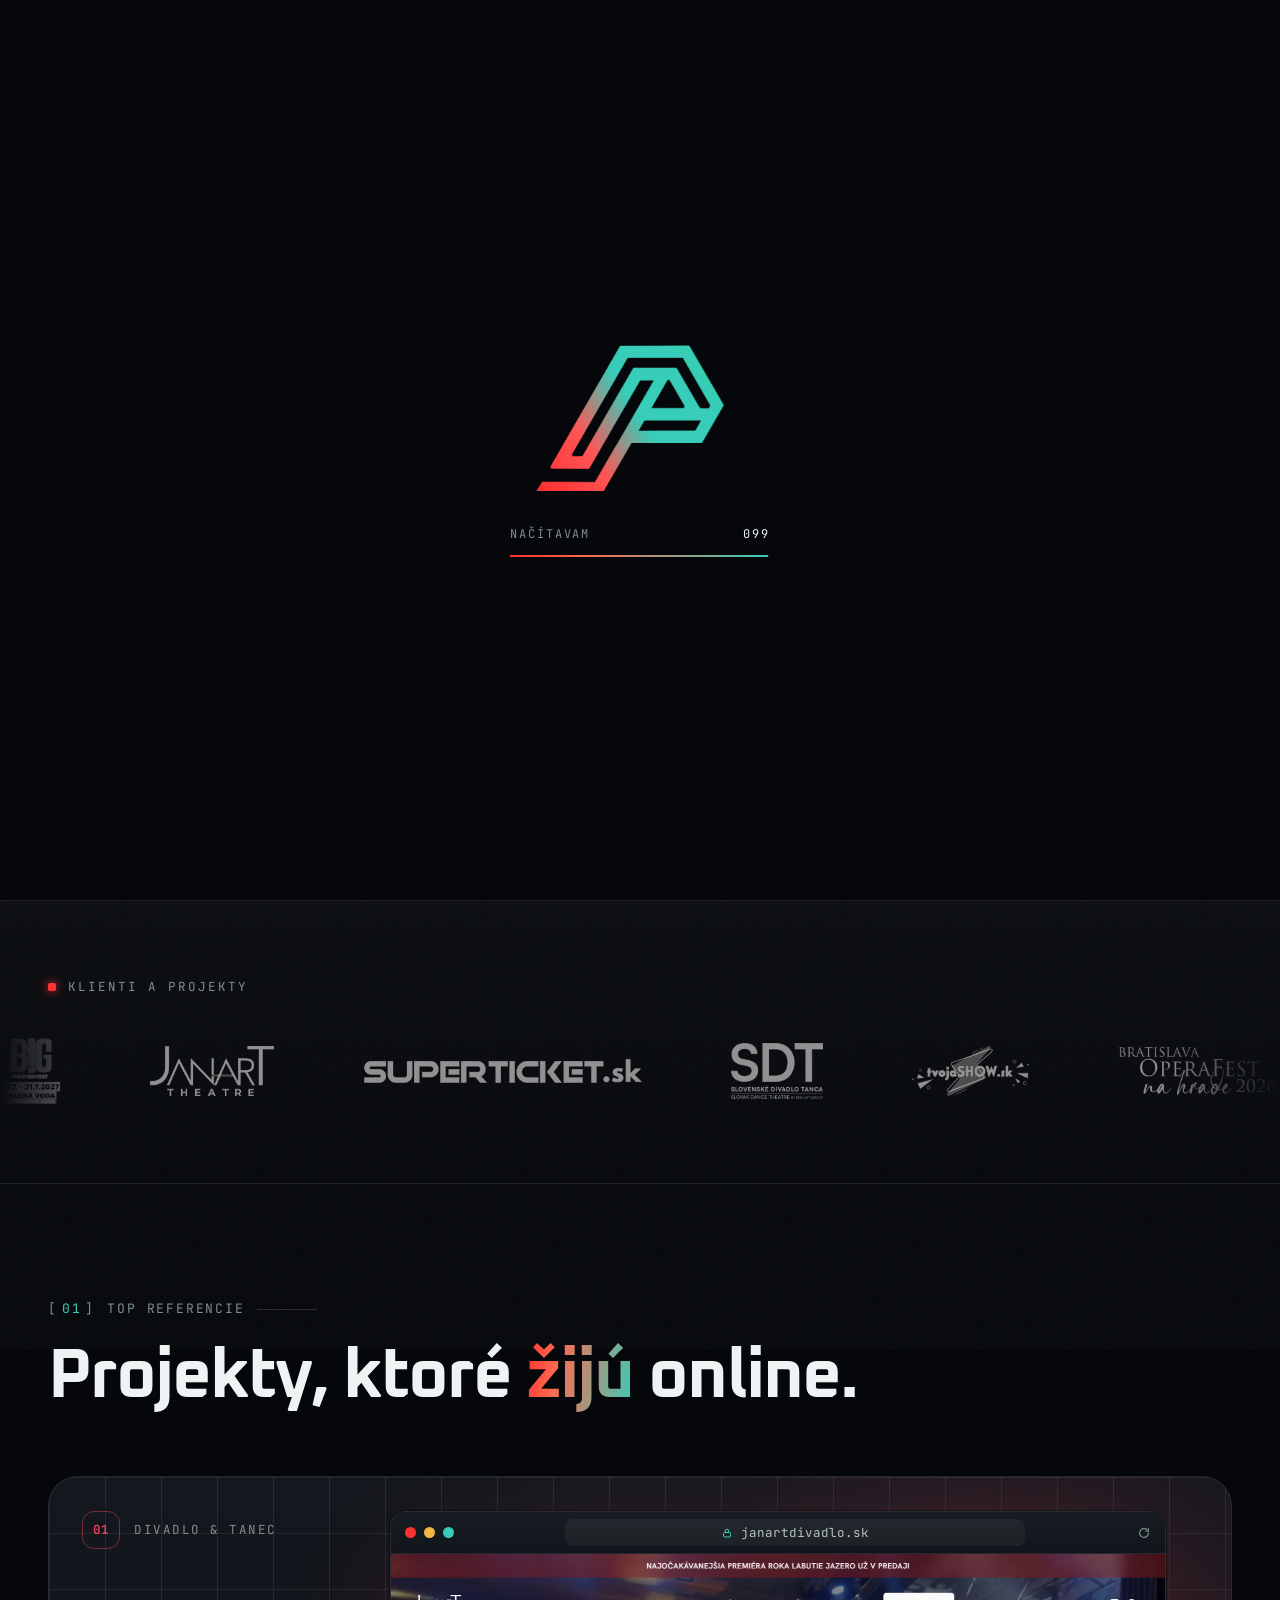
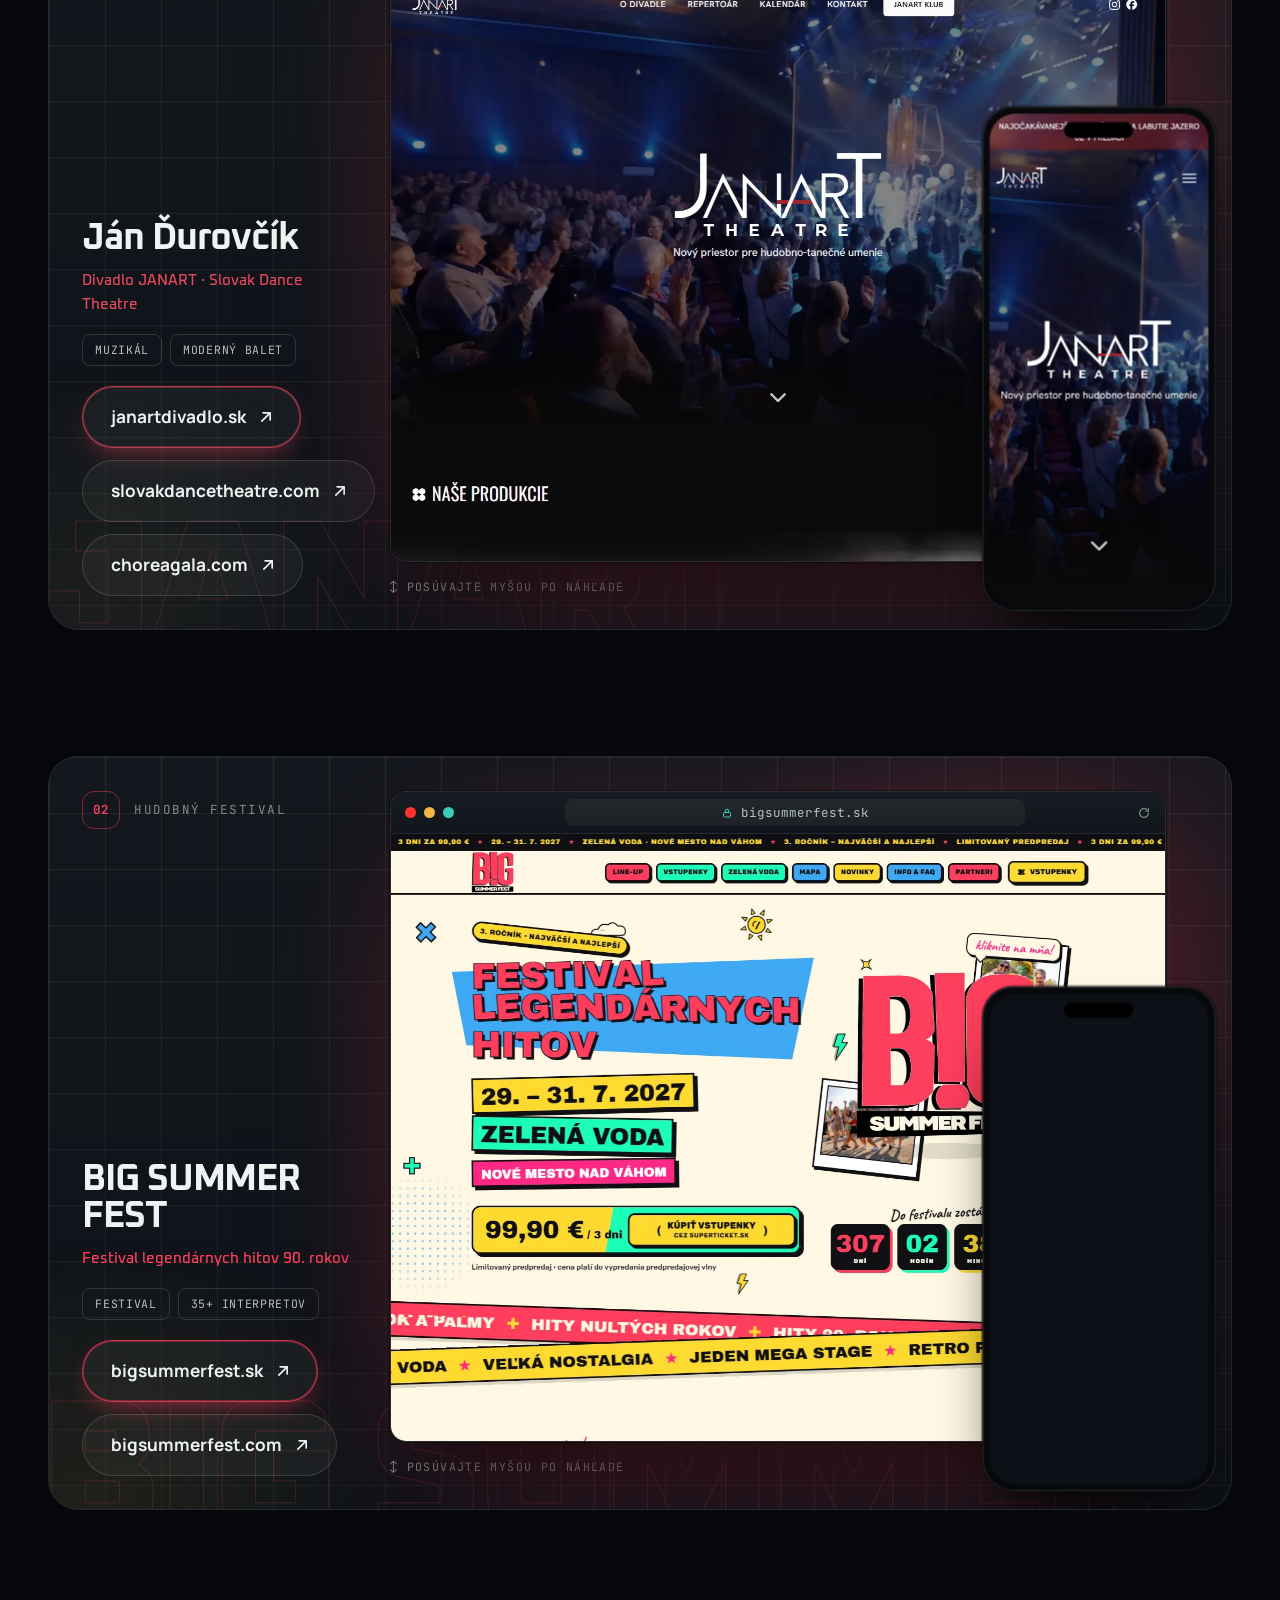
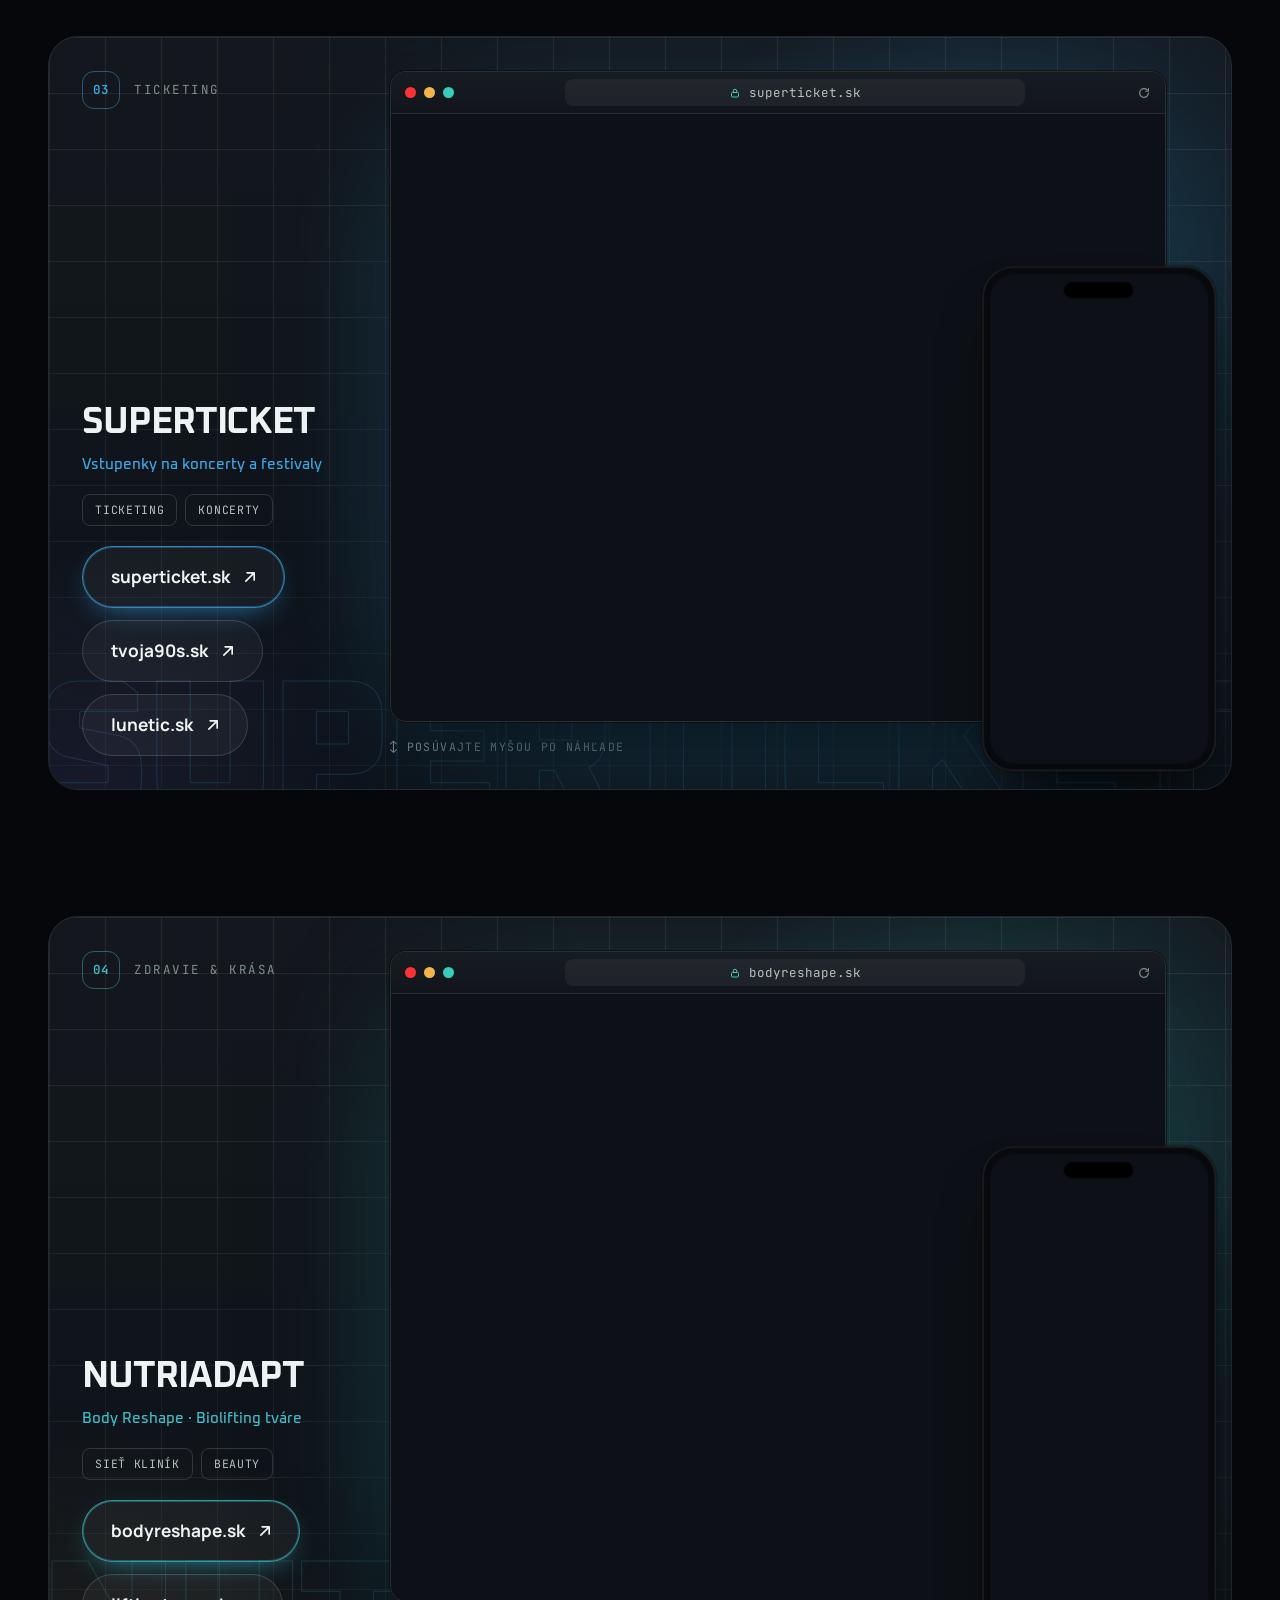
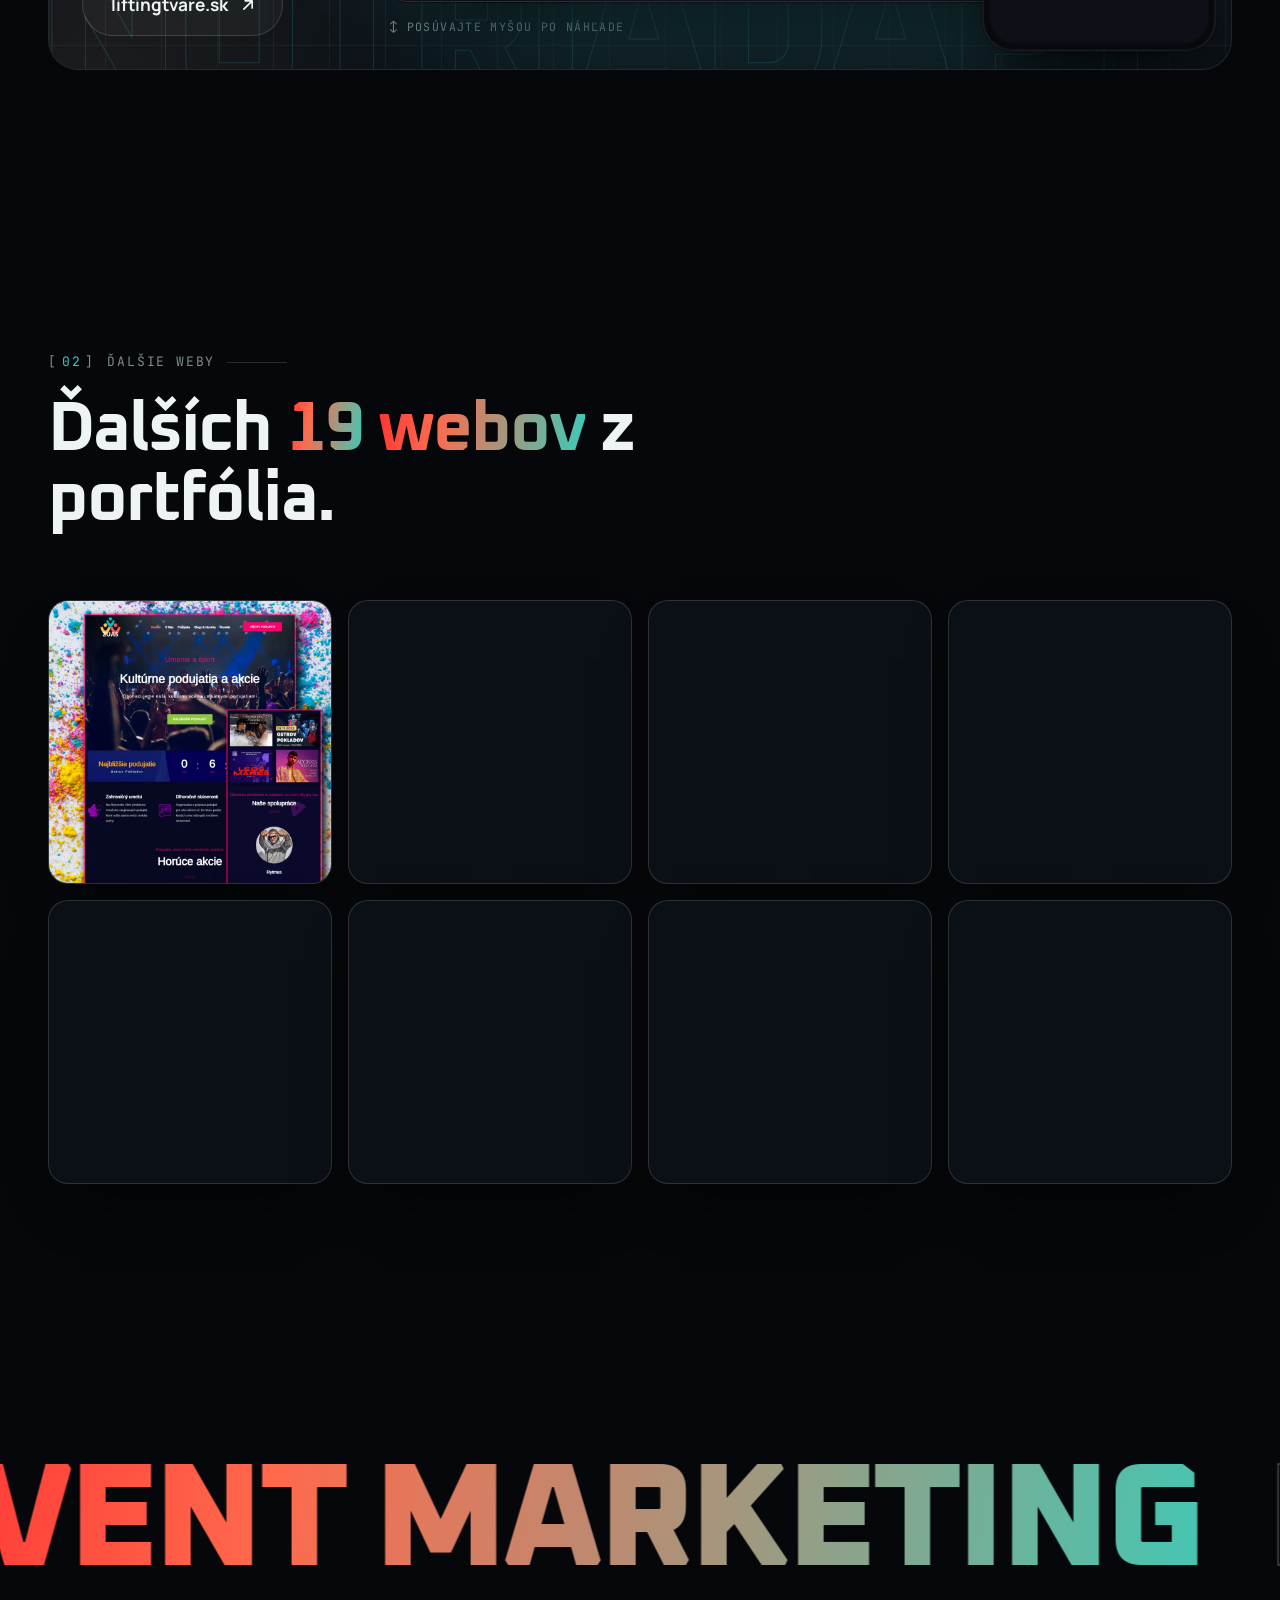
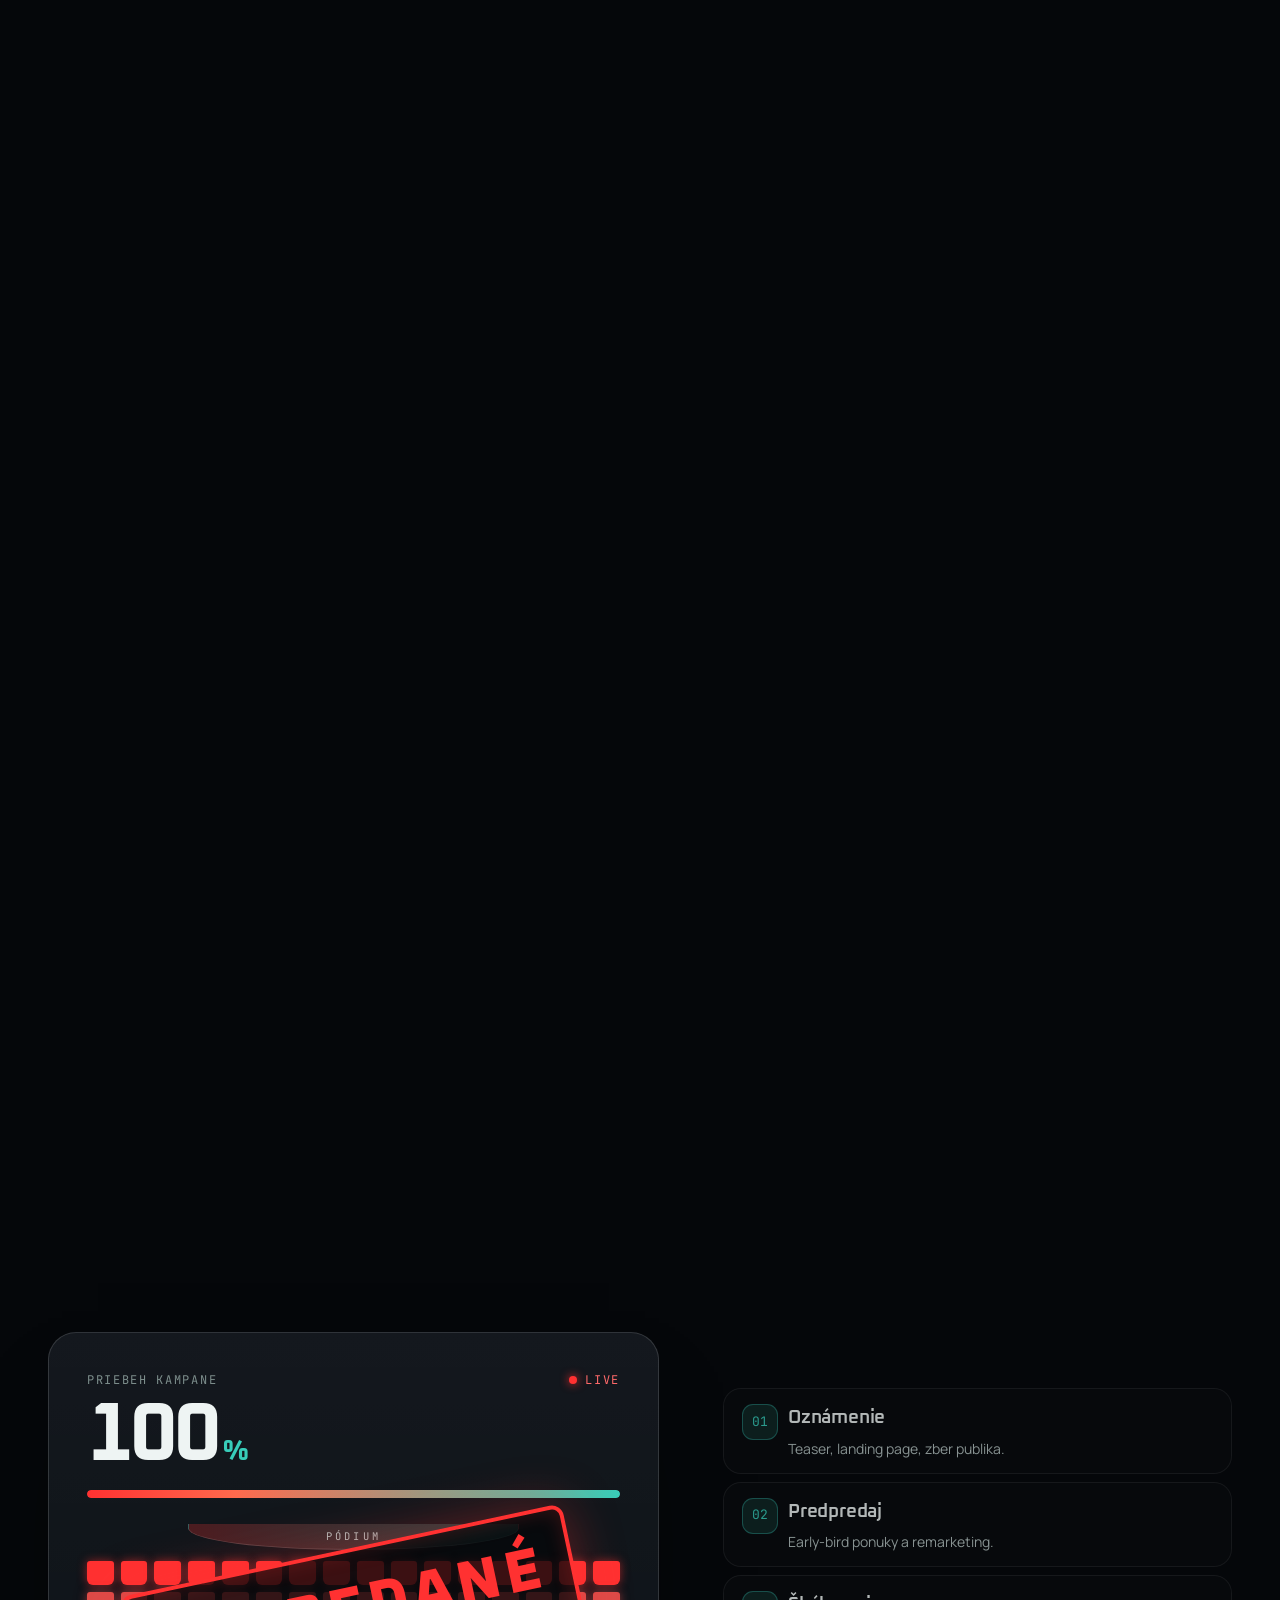
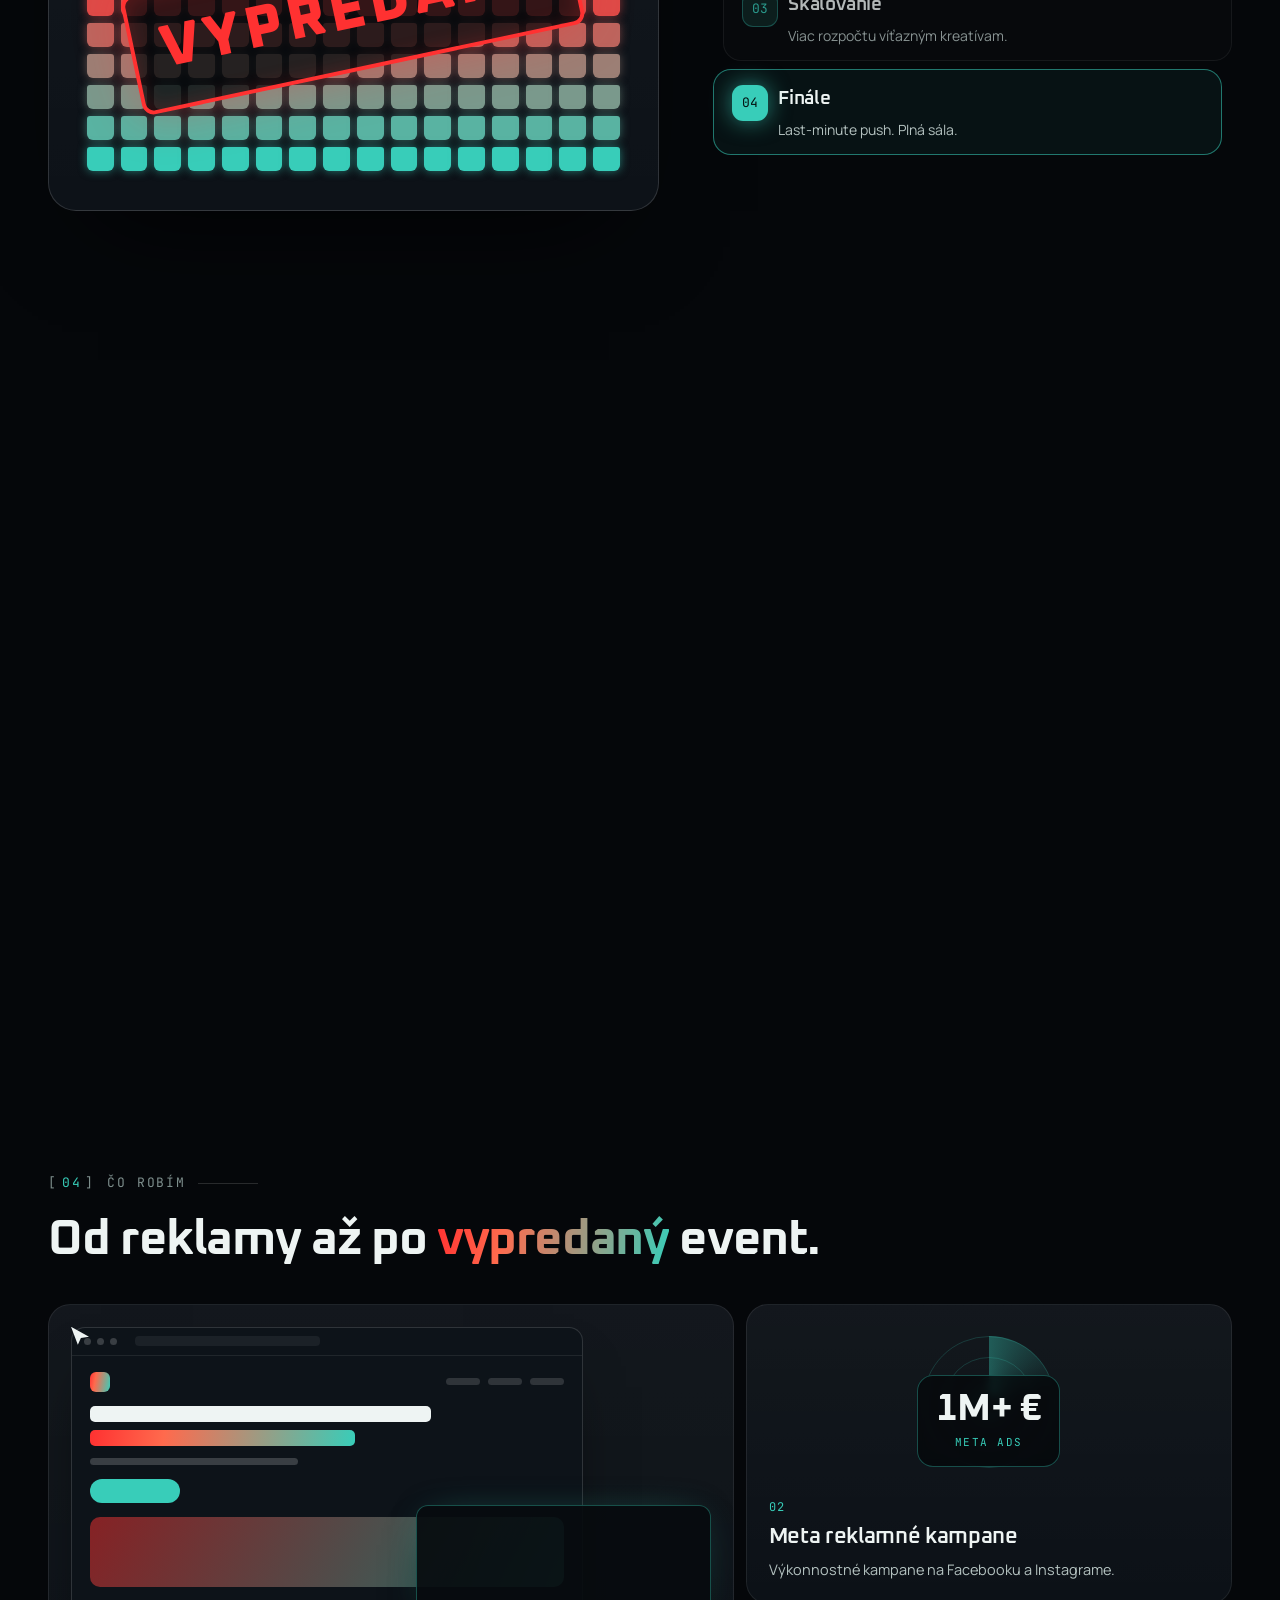
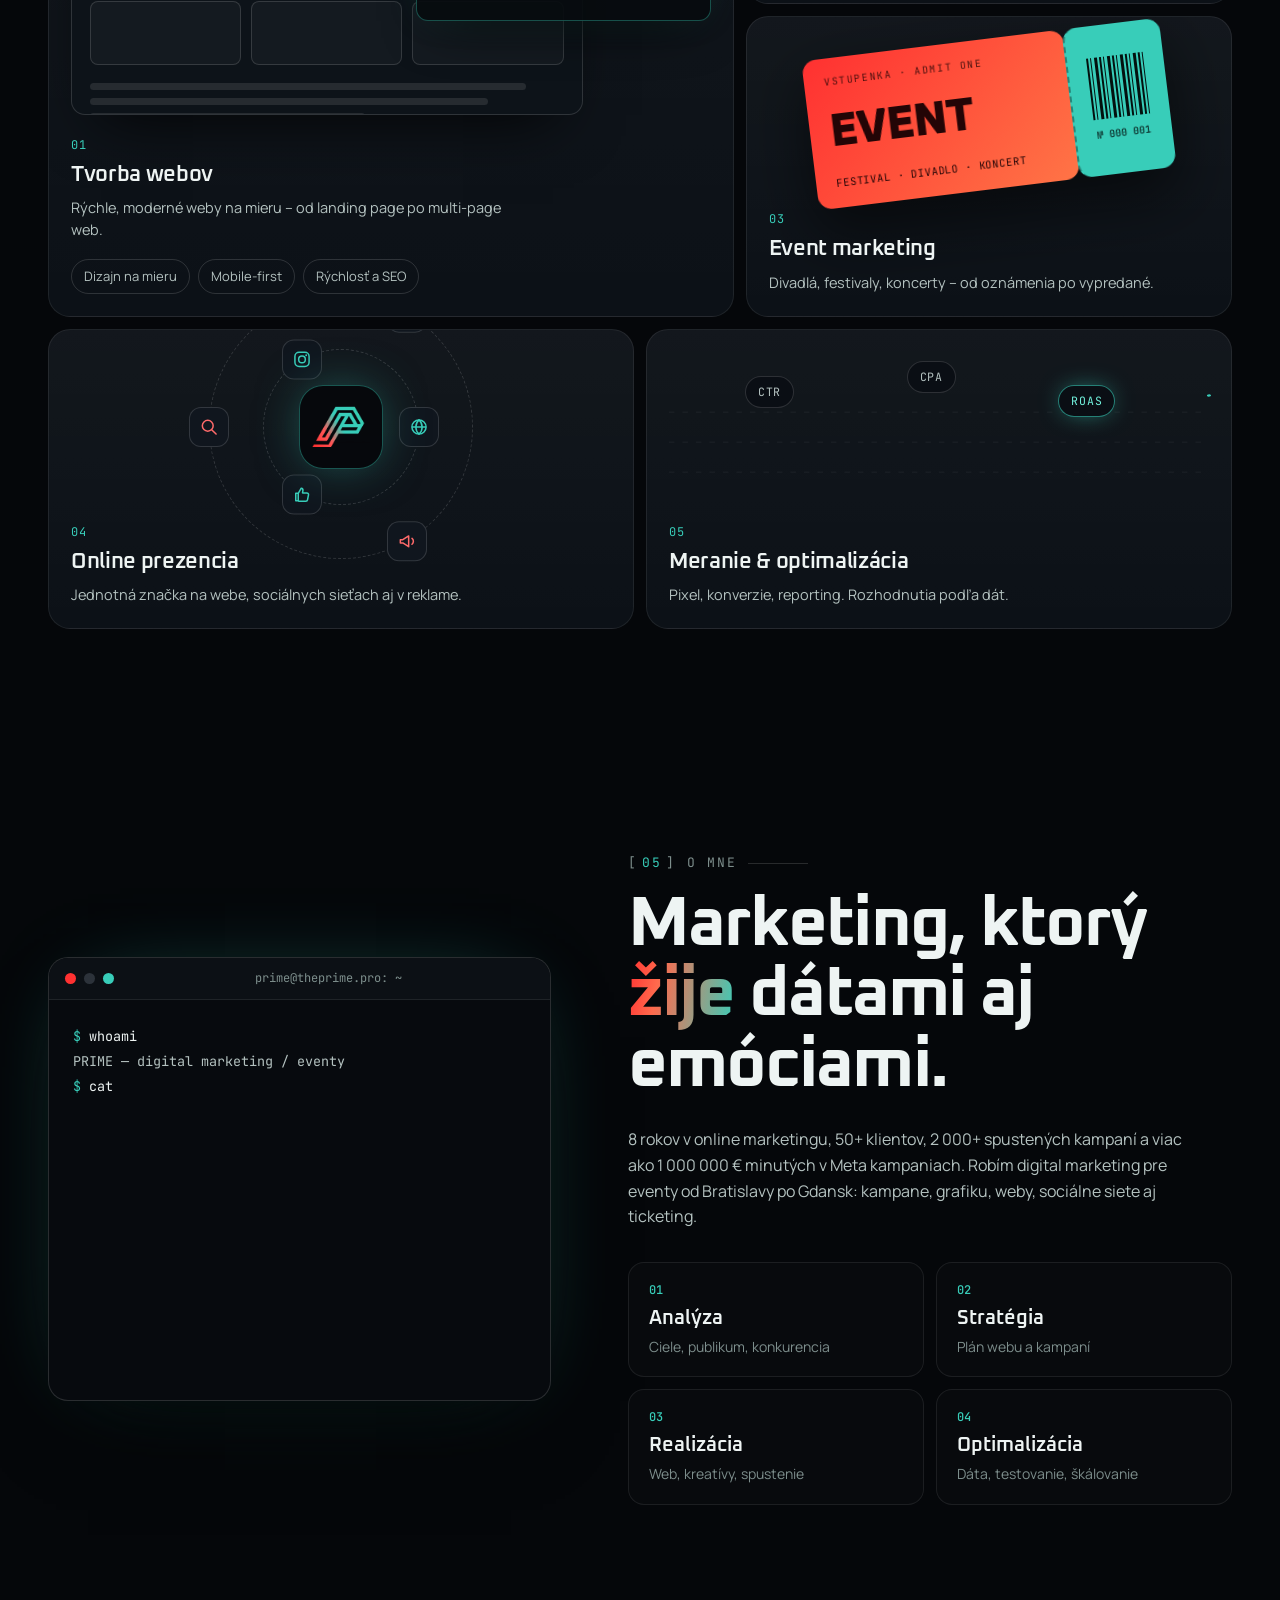
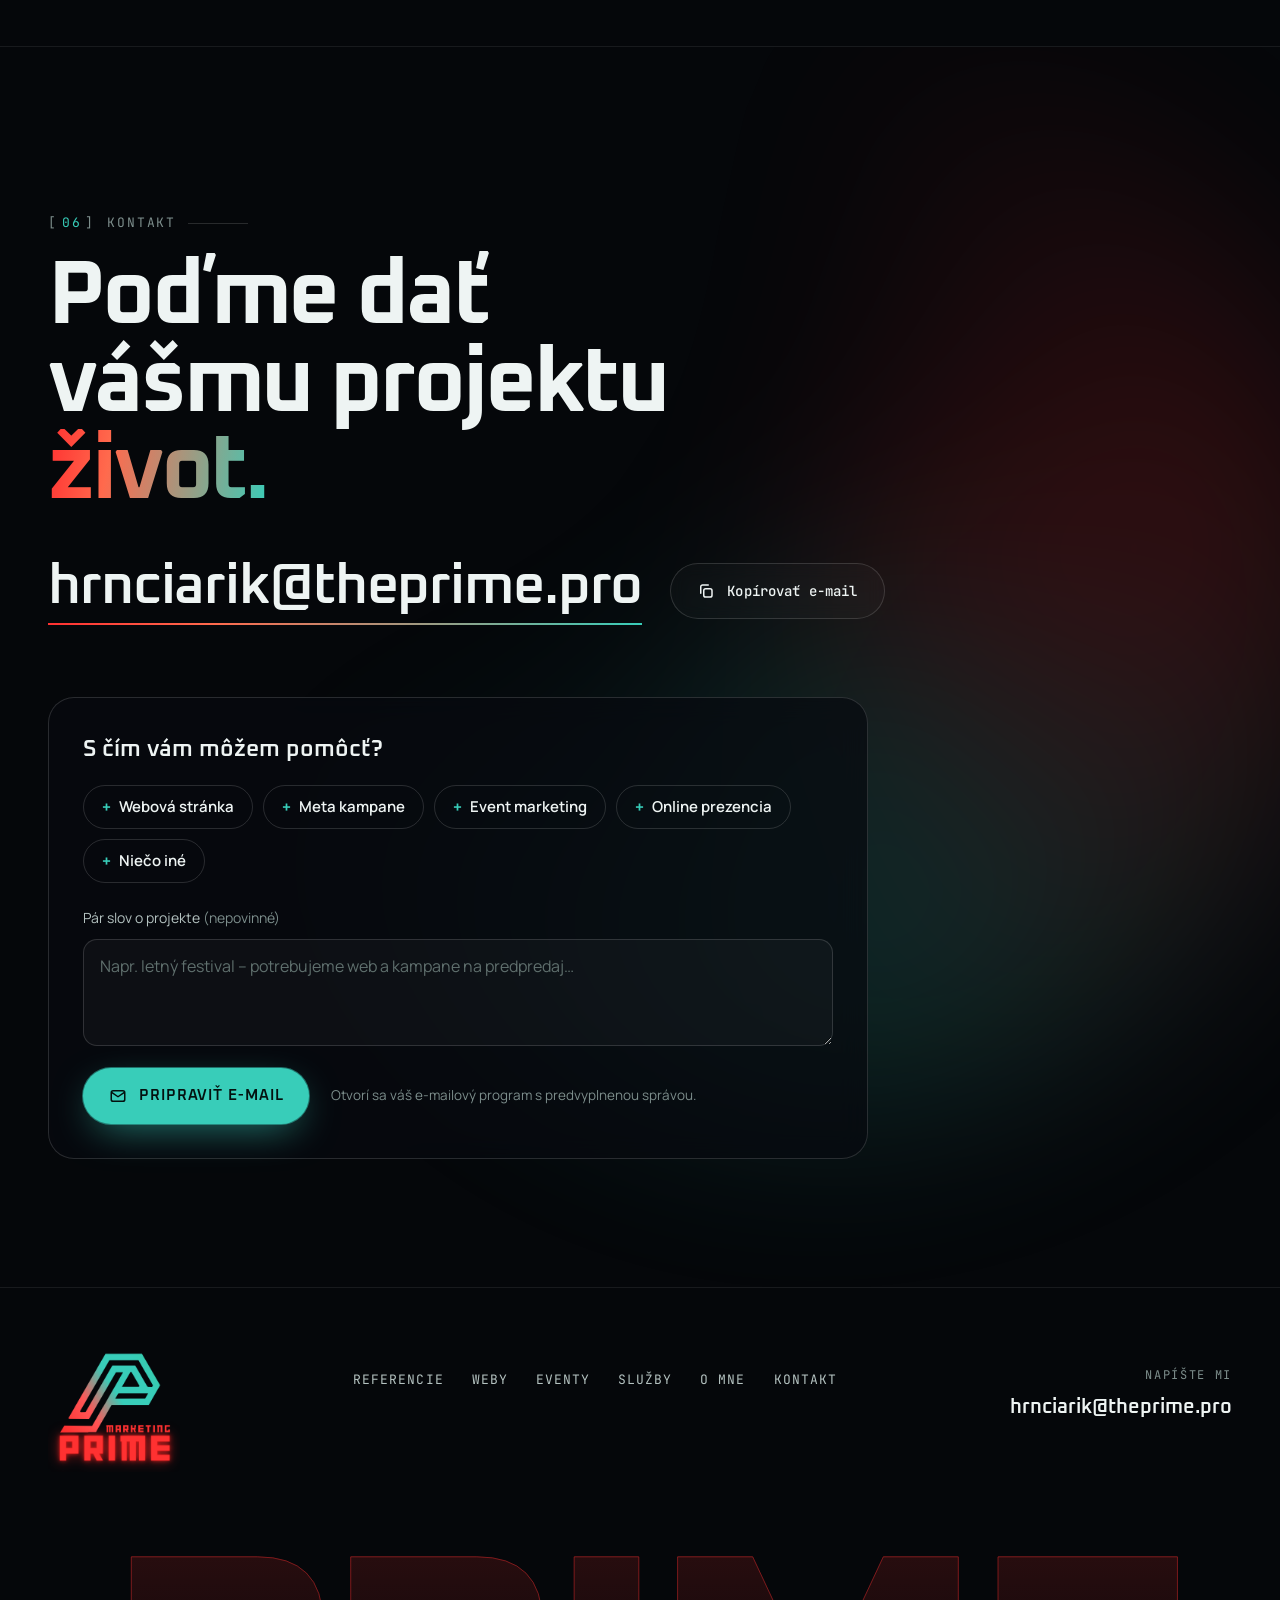
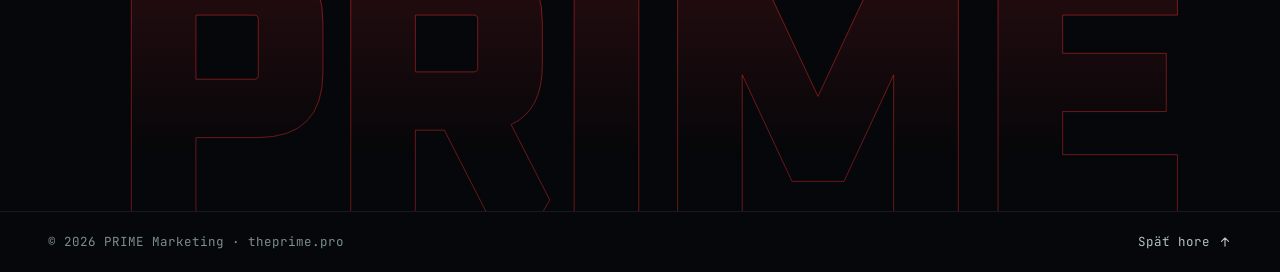
==== commit 425b3b13: "Hero: online identity messaging Co-Authored-By: Claude Sonnet 5.5 <noreply@anthropic.com> Claude-Ses" ====
--- a/index.html
+++ b/index.html
@@ -3,8 +3,8 @@
 <head>
   <meta charset="utf-8">
   <meta name="viewport" content="width=device-width, initial-scale=1, viewport-fit=cover">
-  <title>PRIME Marketing — digital marketing, Meta kampane a event marketing | theprime.pro</title>
-  <meta name="description" content="Digital marketing so špecializáciou na eventy: Meta reklamné kampane, grafické návrhy, weby, sociálne siete a ticketing. 8 rokov, 50+ klientov, 2 000+ kampaní, 1 000 000+ € minuté v Meta kampaniach.">
+  <title>PRIME Marketing — online identita a digital marketing pre váš projekt | theprime.pro</title>
+  <meta name="description" content="Dávam projektom online život a vlastnú tvár: unikátna online identita, ktorá nesie víziu majiteľa. Meta reklamné kampane, grafické návrhy, weby, sociálne siete a ticketing. Špecializácia: event marketing. 8 rokov, 50+ klientov, 2 000+ kampaní, 1 000 000+ € minuté v Meta kampaniach.">
   <meta name="theme-color" content="#05070a">
   <link rel="canonical" href="https://theprime.pro/">
 
@@ -13,7 +13,7 @@
   <meta property="og:site_name" content="PRIME Marketing">
   <meta property="og:locale" content="sk_SK">
   <meta property="og:locale:alternate" content="en_US">
-  <meta property="og:title" content="PRIME Marketing — digital marketing pre eventy, ktorý predáva">
+  <meta property="og:title" content="PRIME Marketing — dávam projektom online život a vlastnú tvár">
   <meta property="og:description" content="8 rokov v online marketingu · 50+ klientov · 2 000+ kampaní · 1 000 000+ € minuté v Meta kampaniach · špecializácia na event marketing.">
   <meta property="og:image" content="https://theprime.pro/assets/img/og-image.jpg">
   <meta property="og:image:width" content="1200">
@@ -129,13 +129,13 @@
       <div class="hero__side hero__side--right" aria-hidden="true"><span>Meta Ads — Grafika — Web — Event marketing</span></div>
 
       <div class="container hero__inner">
-        <p class="kicker" data-intro style="--d: .05s"><span class="kicker__dot"></span><span data-i18n="hero.kicker">Digital / online marketing</span></p>
+        <p class="kicker" data-intro style="--d: .05s"><span class="kicker__dot"></span><span data-i18n="hero.kicker">Digital marketing · online identita</span></p>
         <h1 class="hero__title" id="hero-title">
-          <span class="line"><span style="--i: 0" data-i18n="hero.l1">Marketing, ktorý</span></span>
-          <span class="line"><span style="--i: 1" data-i18n="hero.l2">vypredáva</span></span>
-          <span class="line"><span style="--i: 2"><span class="glitch grad" data-text="eventy." data-i18n="hero.l3" data-i18n-attr="data-text:hero.l3">eventy.</span></span></span>
+          <span class="line"><span style="--i: 0" data-i18n="hero.l1">Dávam projektom</span></span>
+          <span class="line"><span style="--i: 1" data-i18n="hero.l2">online život</span></span>
+          <span class="line"><span style="--i: 2"><span class="glitch grad" data-text="a vlastnú tvár." data-i18n="hero.l3" data-i18n-attr="data-text:hero.l3">a vlastnú tvár.</span></span></span>
         </h1>
-        <p class="hero__lead" data-intro style="--d: .55s" data-i18n-html="hero.lead">Digital marketing so špecializáciou na <strong>event marketing</strong>: Meta kampane, efektná grafika, weby, sociálne siete a ticketing.</p>
+        <p class="hero__lead" data-intro style="--d: .55s" data-i18n-html="hero.lead">Vdýchnem vášmu projektu <strong>online identitu</strong>, ktorá je unikátna a nesie vašu víziu: Meta kampane, grafika, web, sociálne siete a ticketing. Špecializujem sa na <strong>event marketing</strong>.</p>
         <div class="hero__cta" data-intro style="--d: .7s">
           <a class="btn btn--primary" href="#referencie" data-magnetic><span data-i18n="hero.cta">Top referencie</span><svg><use href="#i-down"/></svg></a>
           <button class="btn btn--ghost" type="button" data-copy="hrnciarik@theprime.pro" data-cursor="Kopírovať" data-i18n-attr="data-cursor:cursor.copy"><svg><use href="#i-copy"/></svg>hrnciarik@theprime.pro</button>
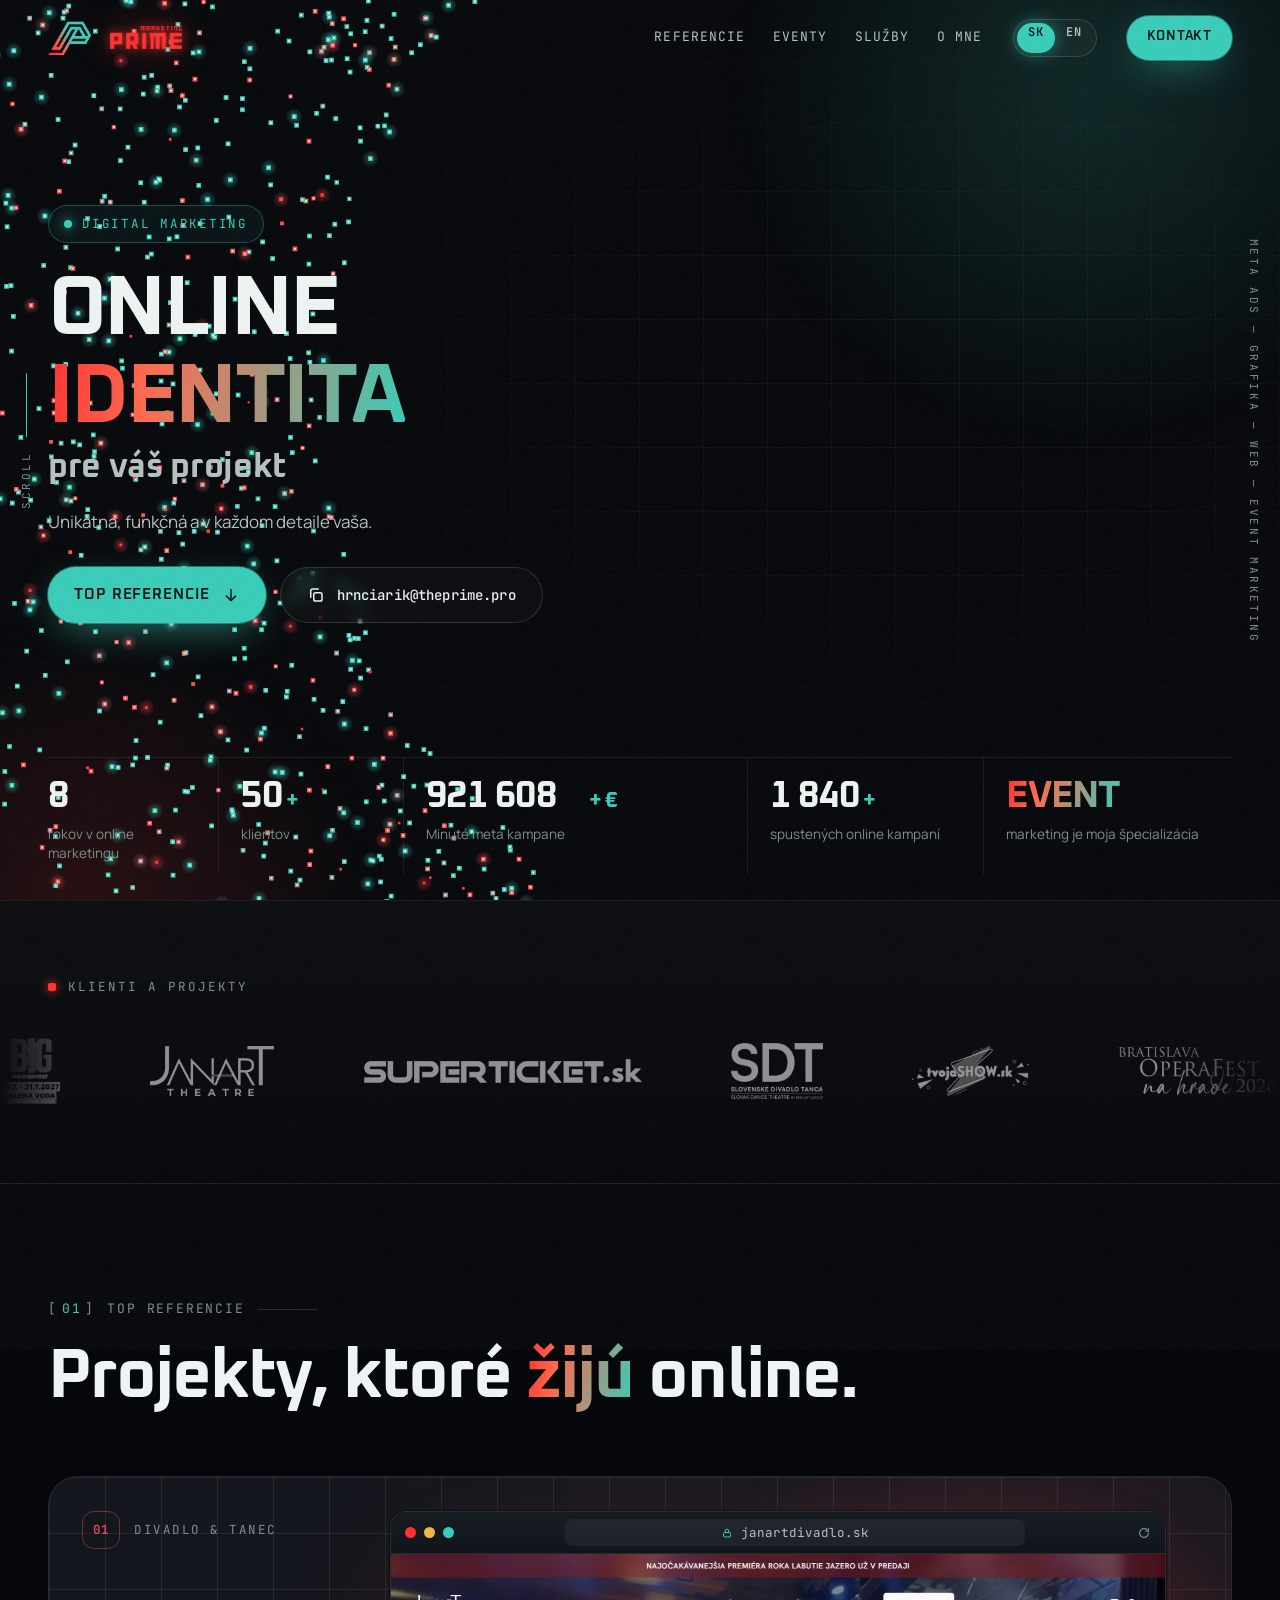
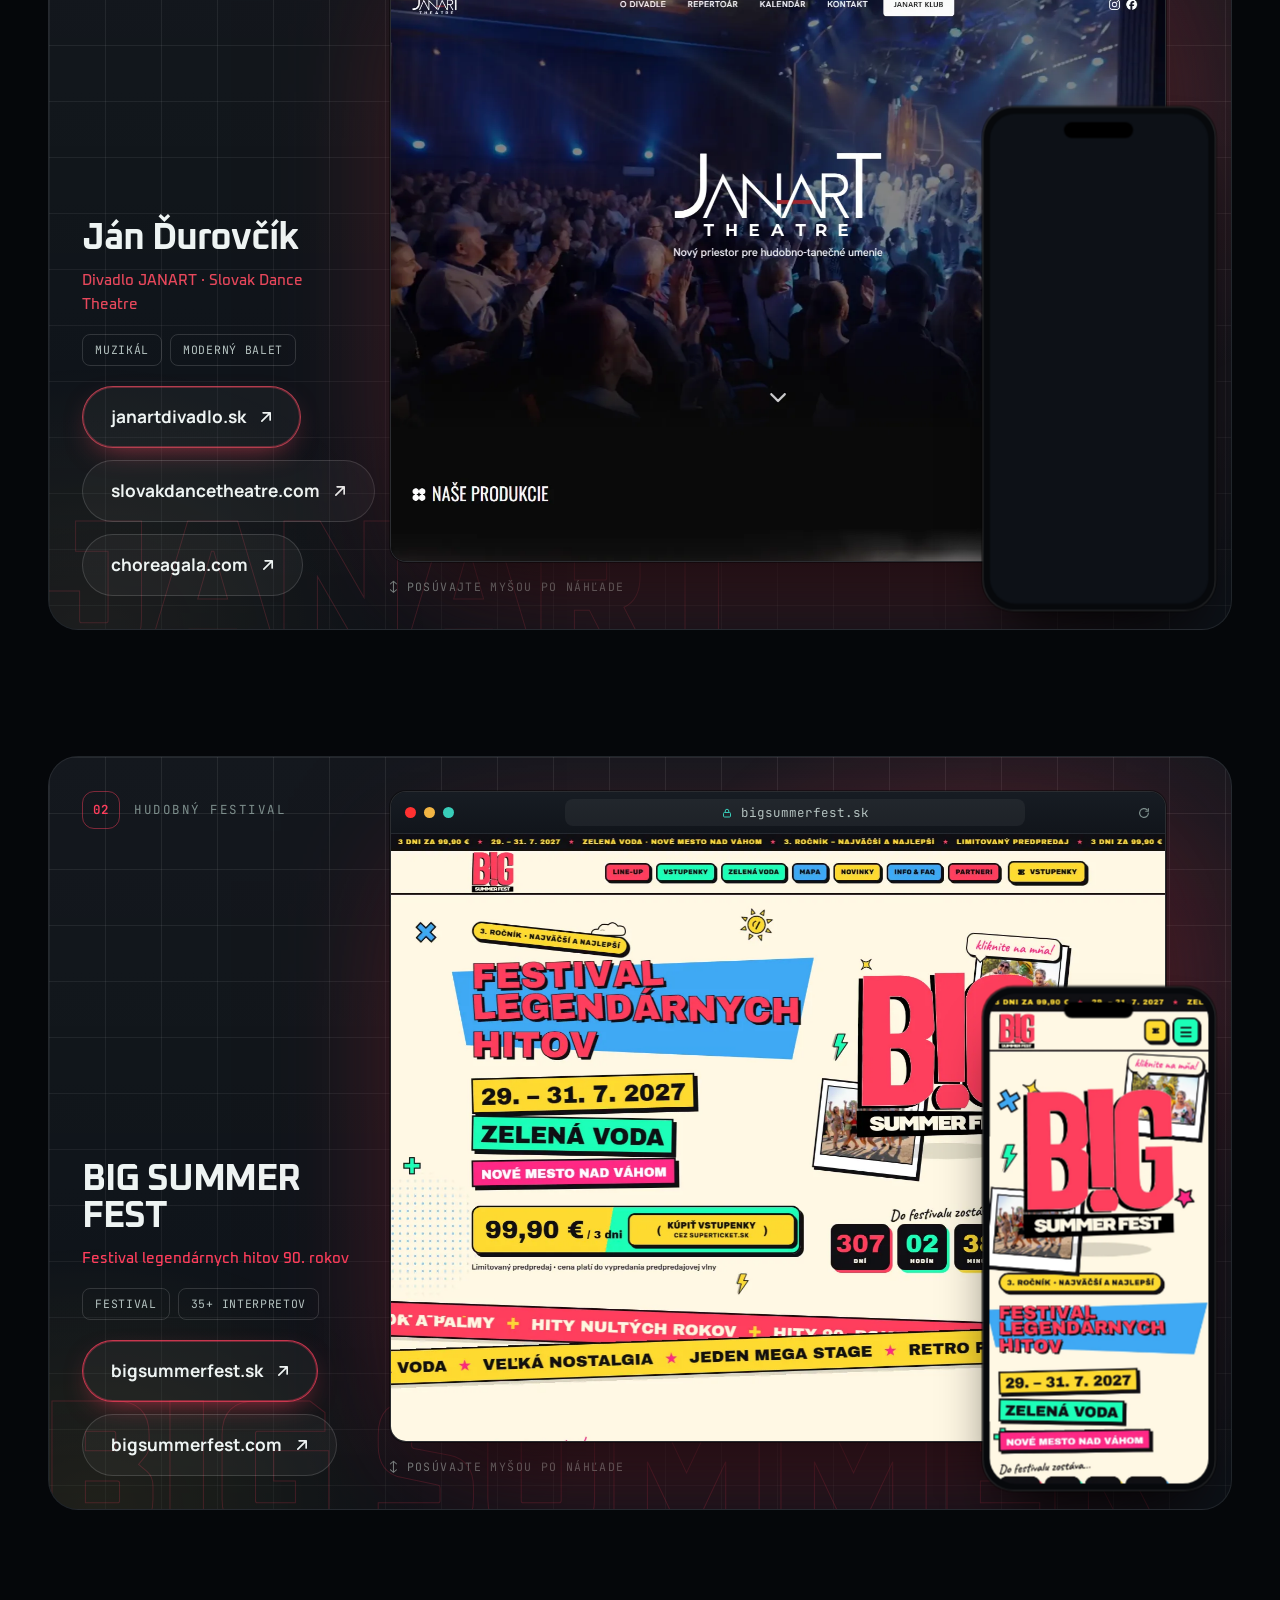
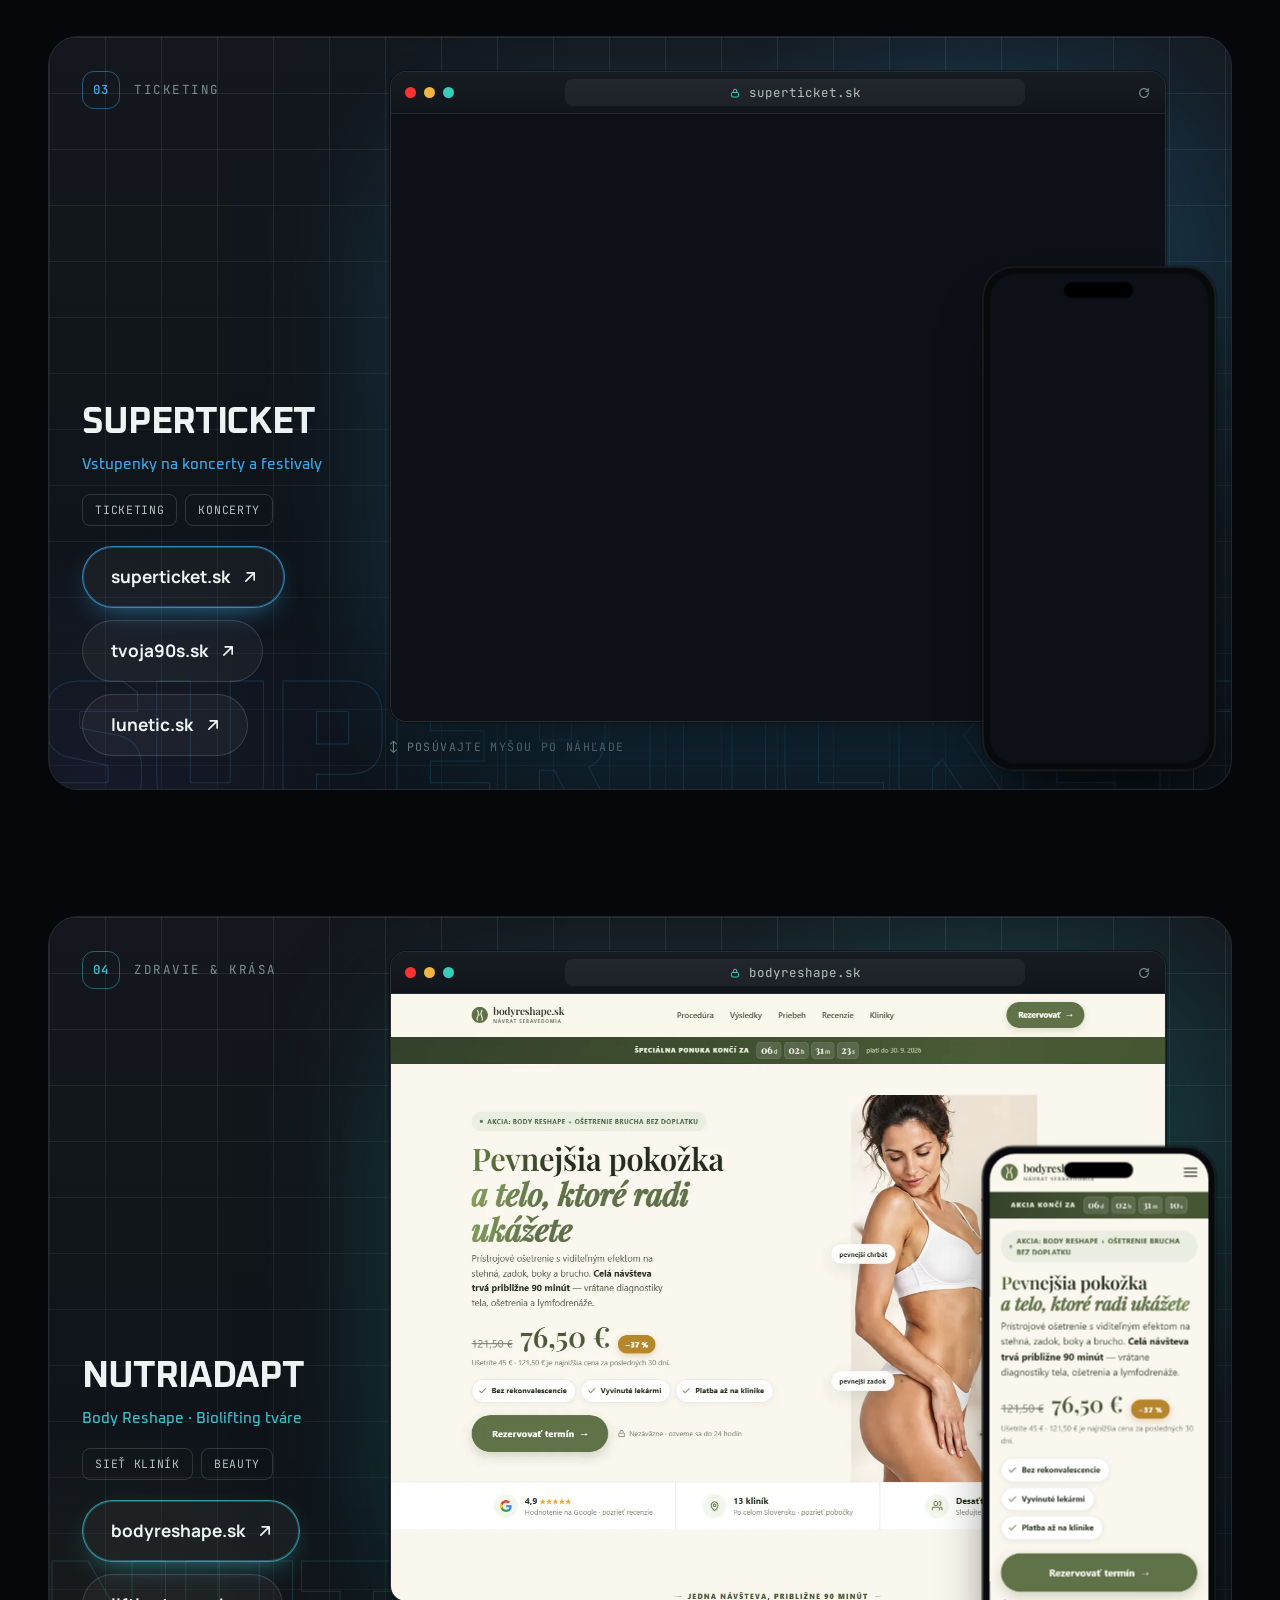
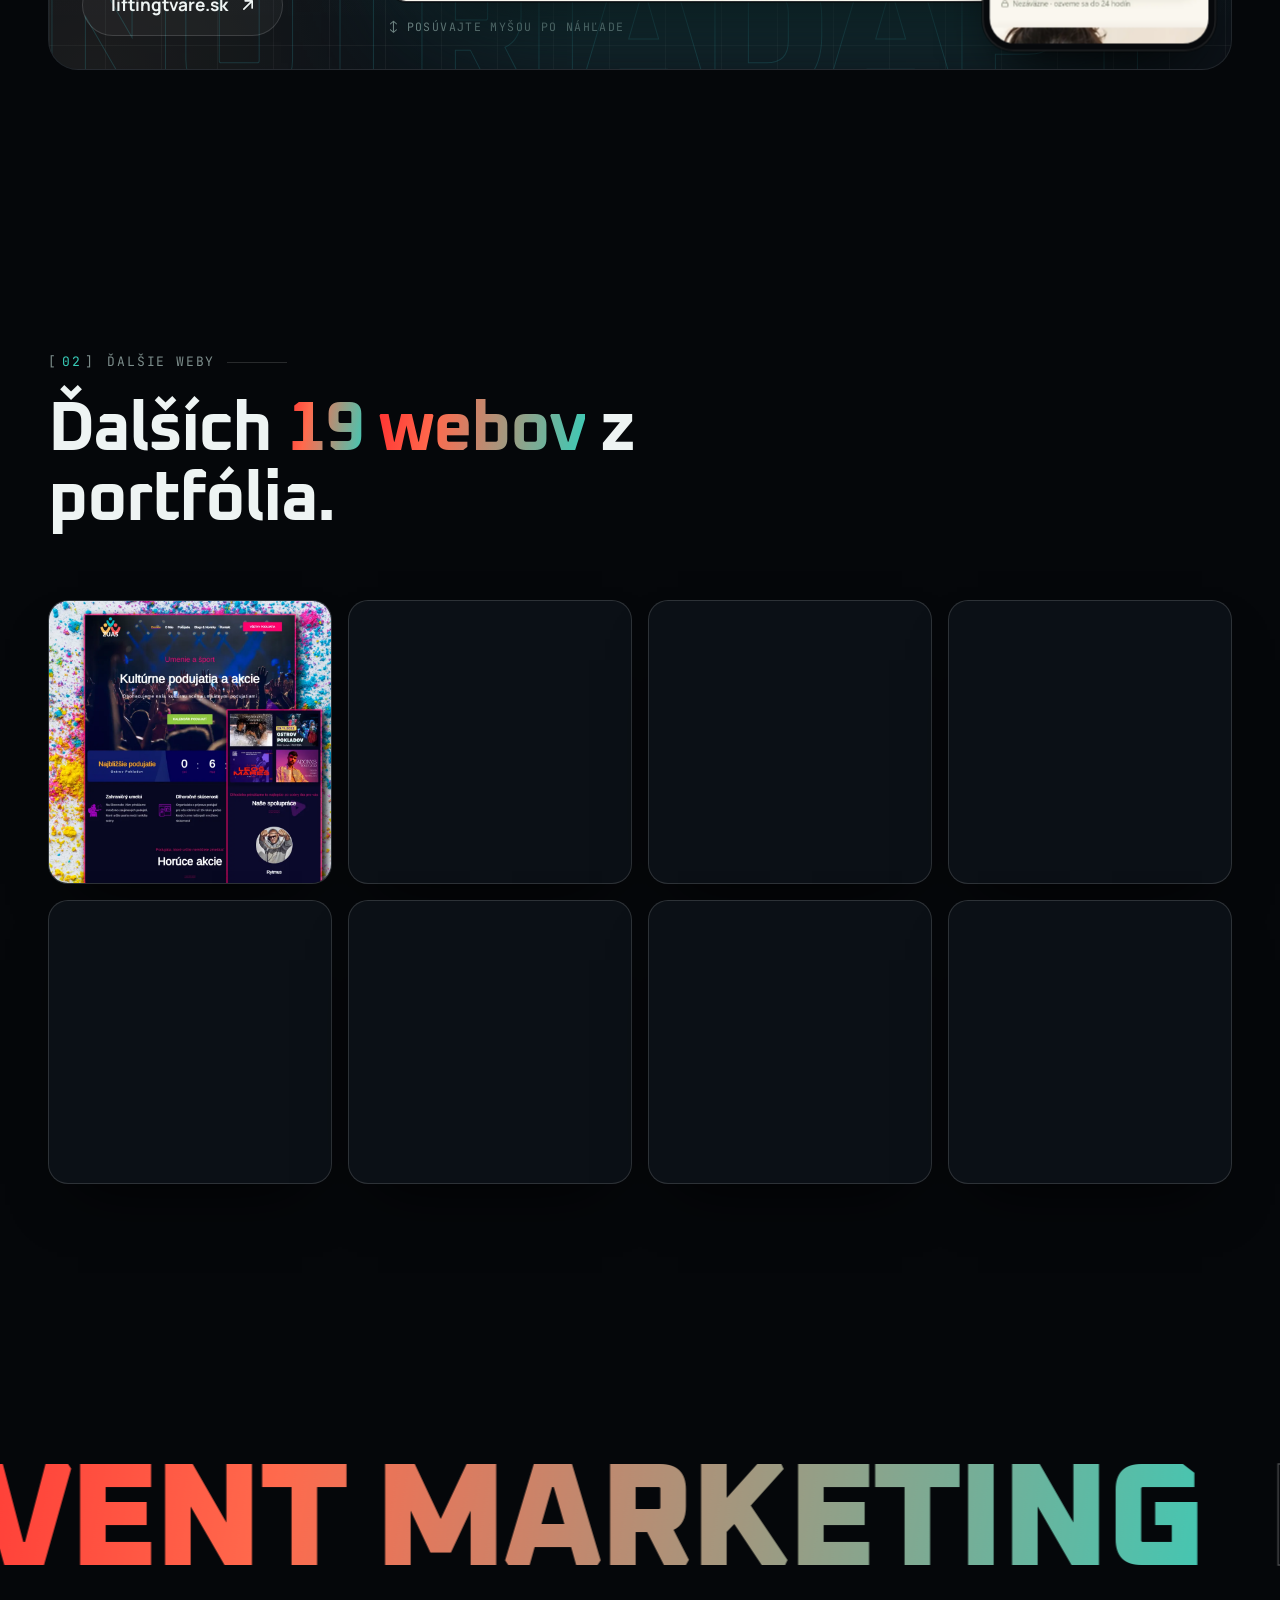
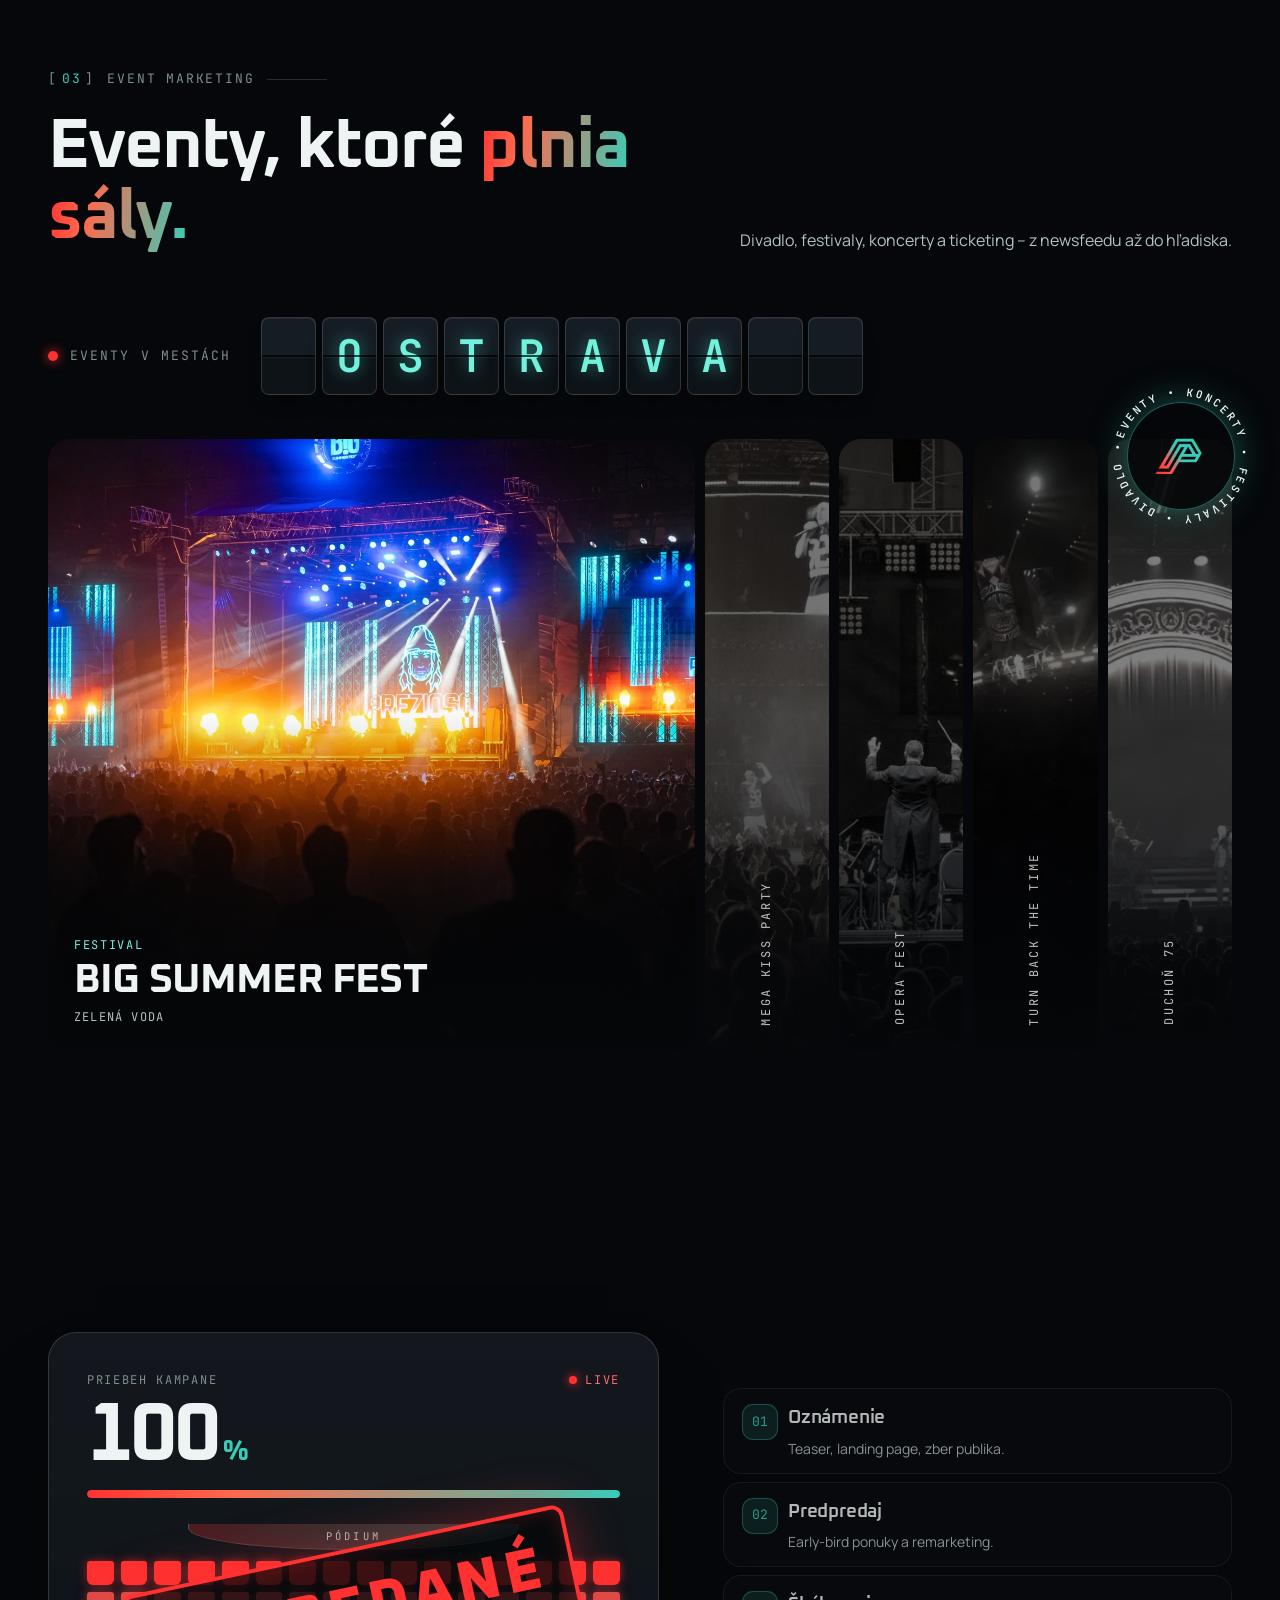
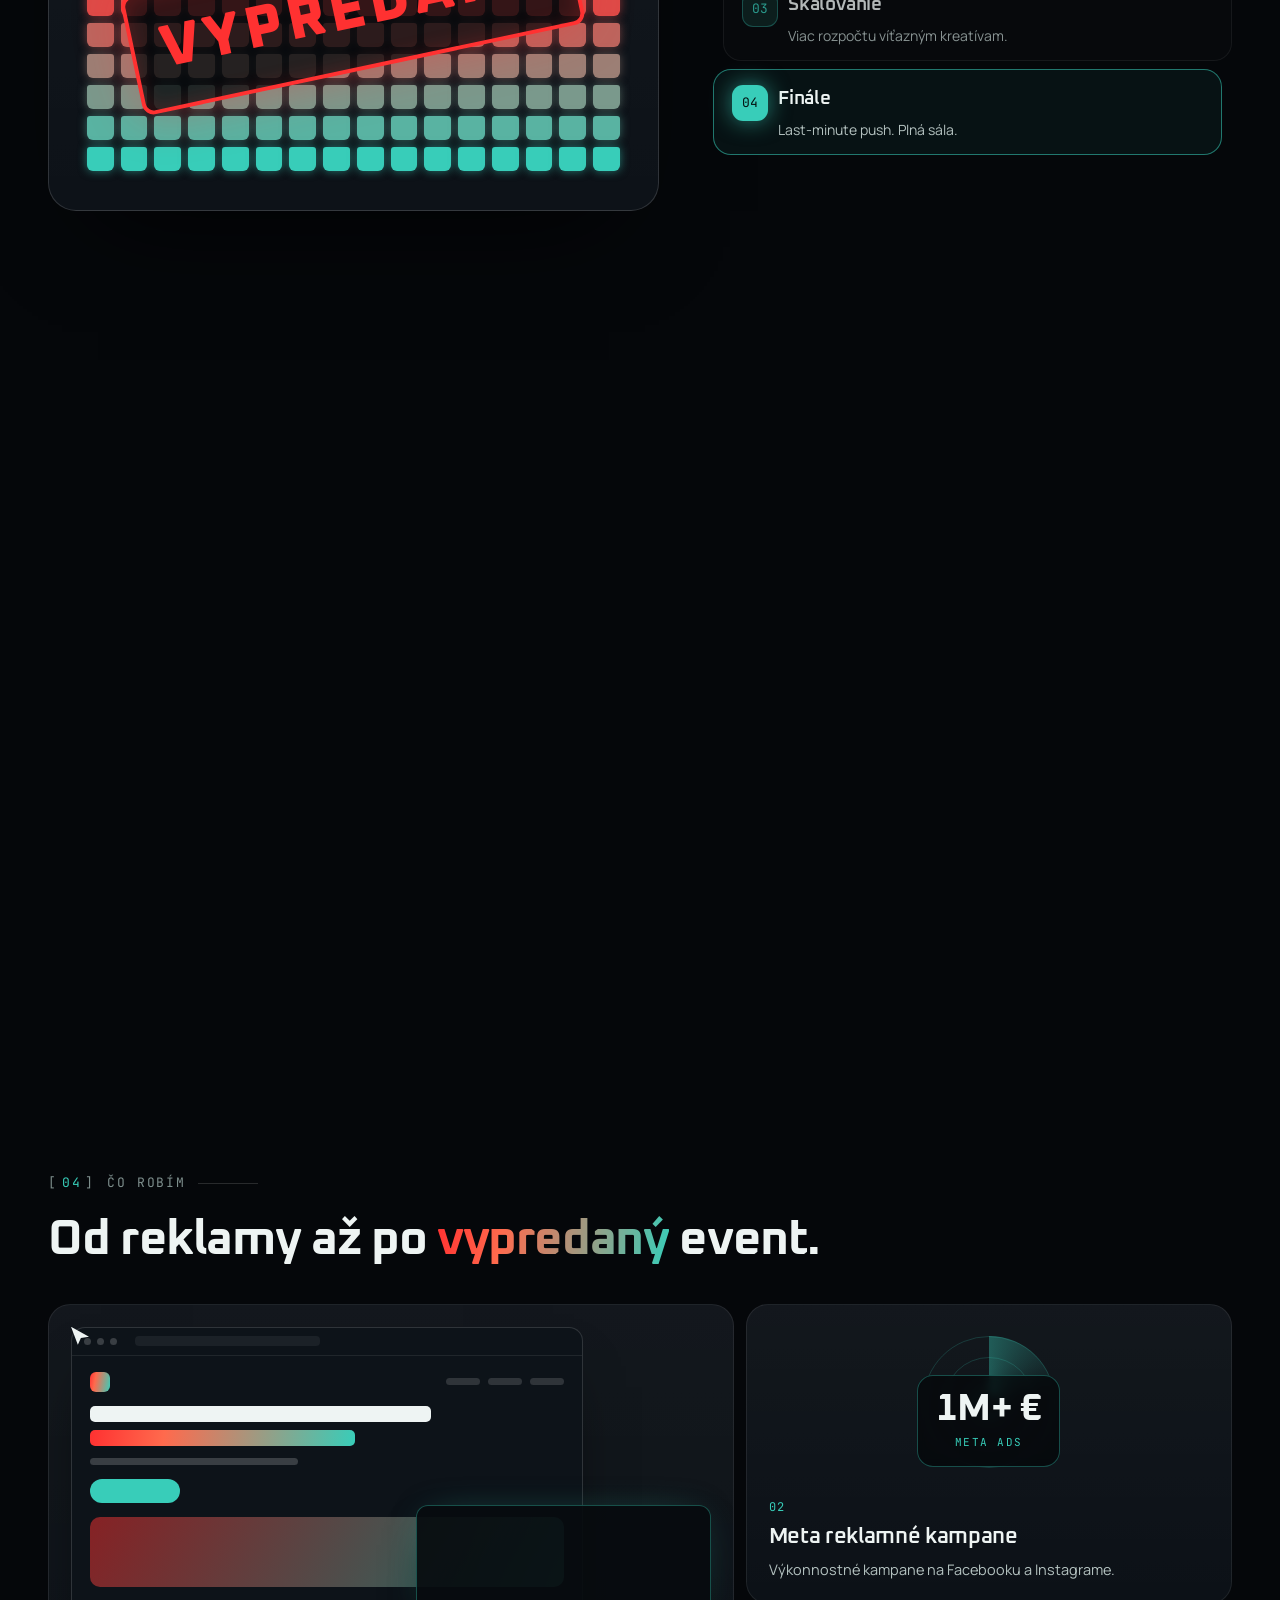
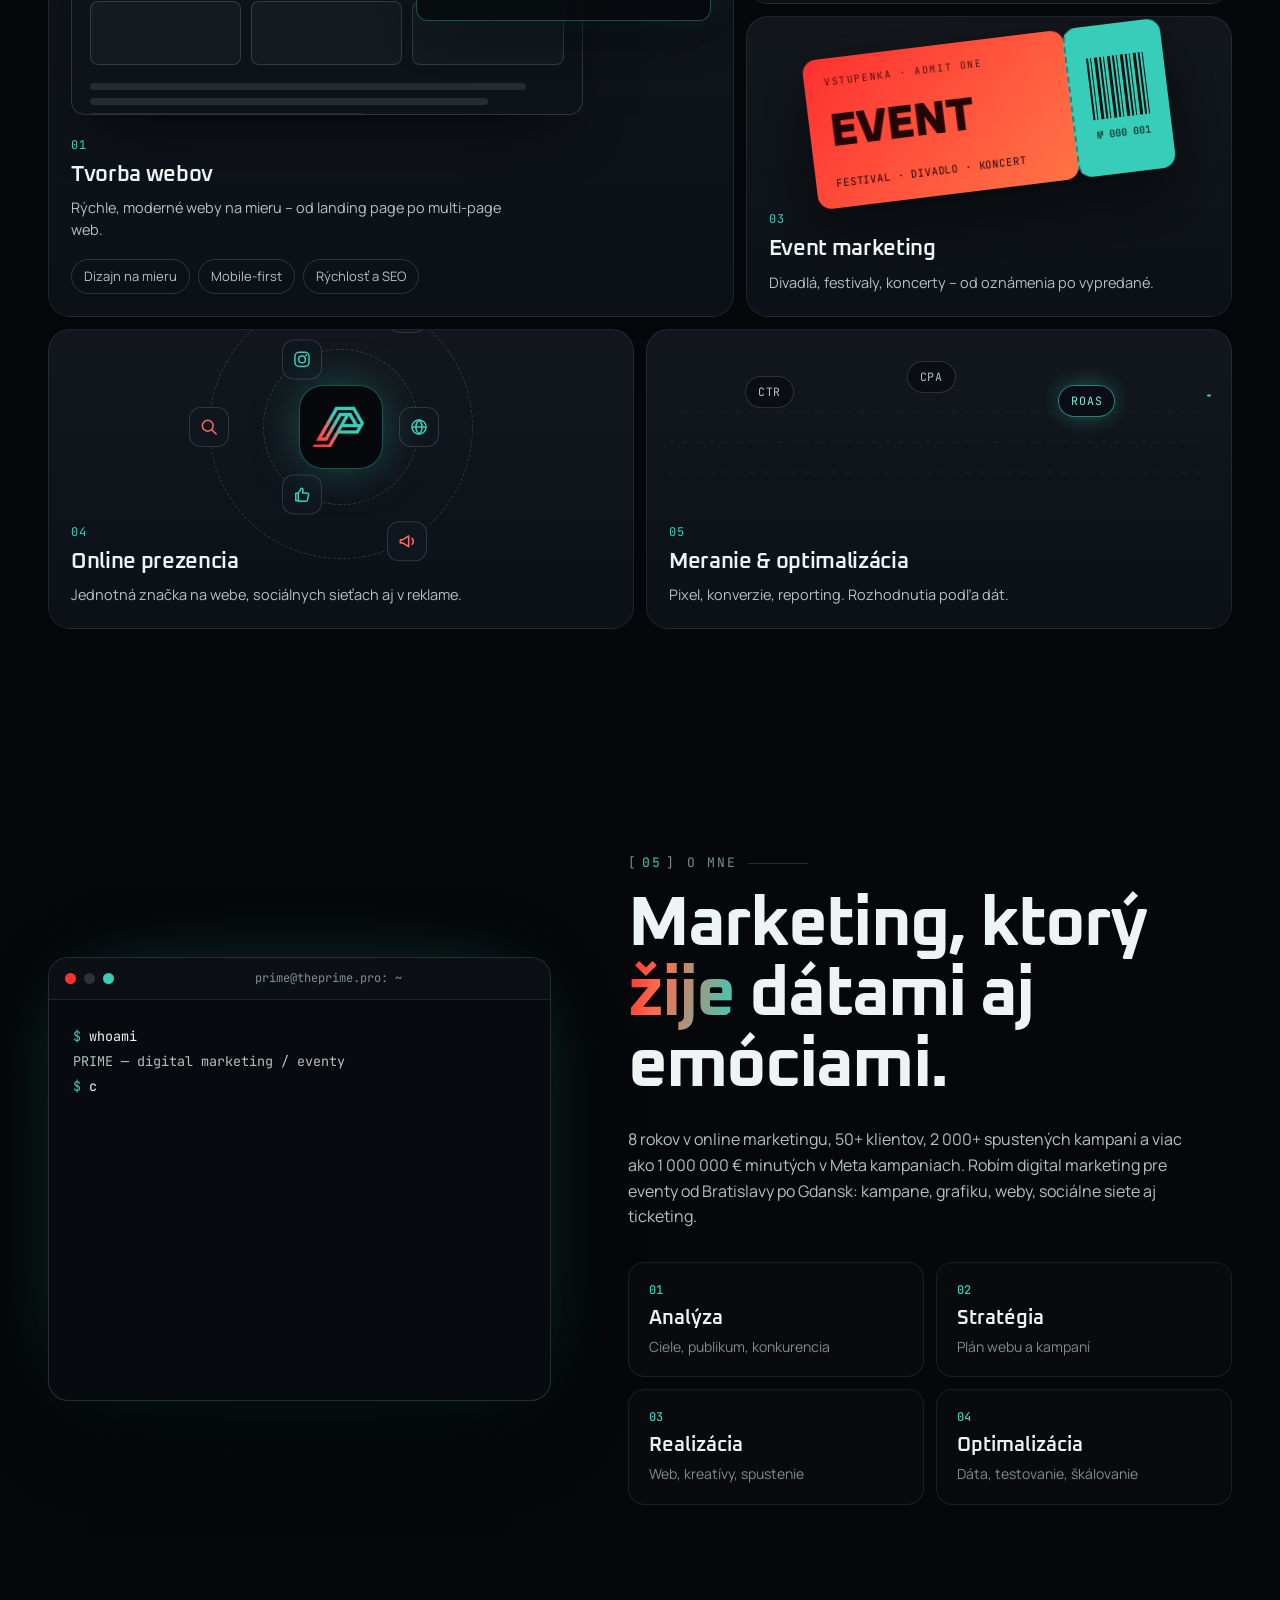
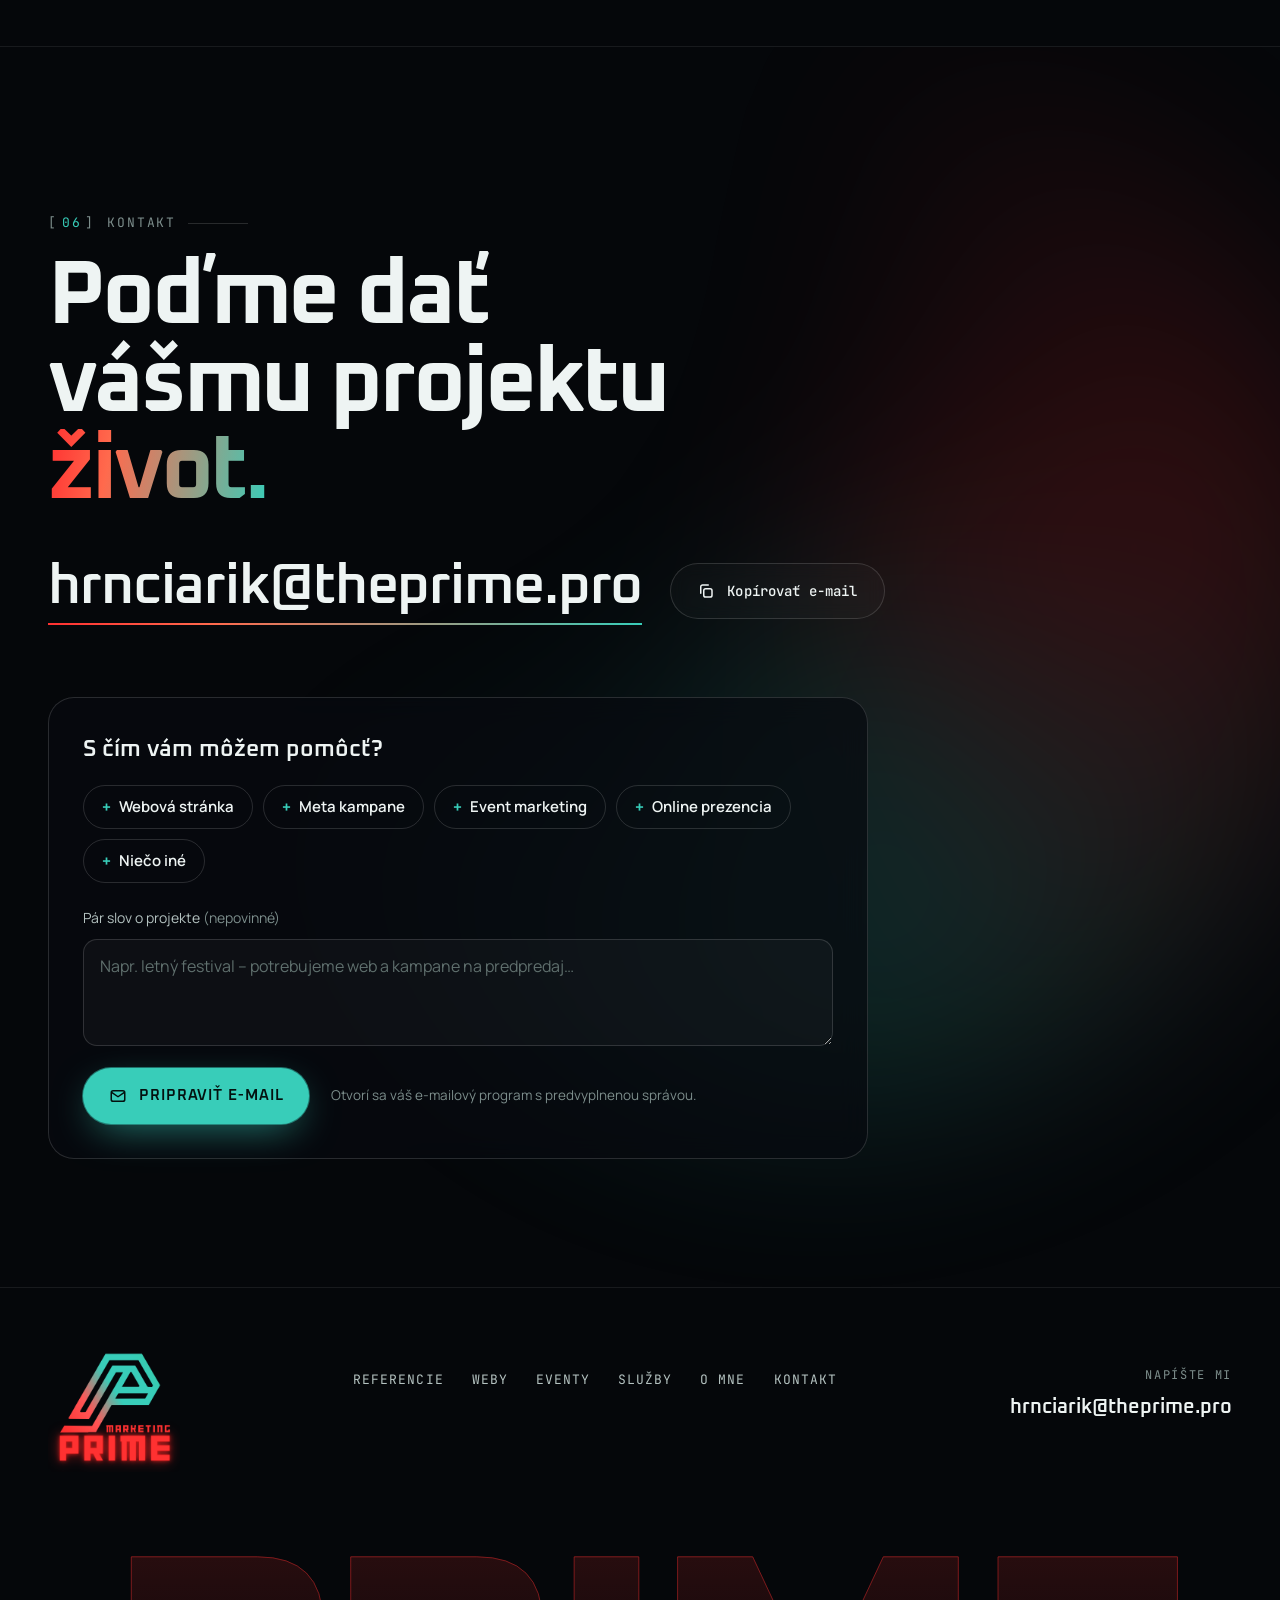
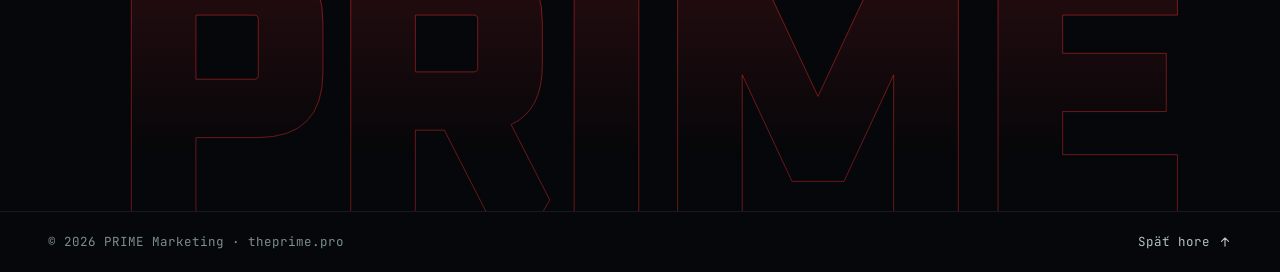
==== commit b6e4dcb3: "Hero: ONLINE IDENTITA headline Co-Authored-By: Claude Sonnet 5.5 <noreply@anthropic.com> Claude-Sess" ====
--- a/index.html
+++ b/index.html
@@ -129,13 +129,13 @@
       <div class="hero__side hero__side--right" aria-hidden="true"><span>Meta Ads — Grafika — Web — Event marketing</span></div>
 
       <div class="container hero__inner">
-        <p class="kicker" data-intro style="--d: .05s"><span class="kicker__dot"></span><span data-i18n="hero.kicker">Digital marketing · online identita</span></p>
+        <p class="kicker" data-intro style="--d: .05s"><span class="kicker__dot"></span><span data-i18n="hero.kicker">Digital marketing</span></p>
         <h1 class="hero__title" id="hero-title">
-          <span class="line"><span style="--i: 0" data-i18n="hero.l1">Dávam projektom</span></span>
-          <span class="line"><span style="--i: 1" data-i18n="hero.l2">online život</span></span>
-          <span class="line"><span style="--i: 2"><span class="glitch grad" data-text="a vlastnú tvár." data-i18n="hero.l3" data-i18n-attr="data-text:hero.l3">a vlastnú tvár.</span></span></span>
+          <span class="line"><span style="--i: 0" data-i18n="hero.l1">ONLINE</span></span>
+          <span class="line"><span style="--i: 1"><span class="glitch grad" data-text="IDENTITA" data-i18n="hero.l2" data-i18n-attr="data-text:hero.l2">IDENTITA</span></span></span>
+          <span class="line hero__title-sub"><span style="--i: 2" data-i18n="hero.l3">pre váš projekt</span></span>
         </h1>
-        <p class="hero__lead" data-intro style="--d: .55s" data-i18n-html="hero.lead">Vdýchnem vášmu projektu <strong>online identitu</strong>, ktorá je unikátna a nesie vašu víziu: Meta kampane, grafika, web, sociálne siete a ticketing. Špecializujem sa na <strong>event marketing</strong>.</p>
+        <p class="hero__lead" data-intro style="--d: .55s" data-i18n-html="hero.lead">Unikátna, funkčná a v každom detaile vaša.</p>
         <div class="hero__cta" data-intro style="--d: .7s">
           <a class="btn btn--primary" href="#referencie" data-magnetic><span data-i18n="hero.cta">Top referencie</span><svg><use href="#i-down"/></svg></a>
           <button class="btn btn--ghost" type="button" data-copy="hrnciarik@theprime.pro" data-cursor="Kopírovať" data-i18n-attr="data-cursor:cursor.copy"><svg><use href="#i-copy"/></svg>hrnciarik@theprime.pro</button>
--- a/assets/css/style.css
+++ b/assets/css/style.css
@@ -1352,3 +1352,6 @@
   .clients__track { animation: none; flex-wrap: wrap; justify-content: center; width: auto; }
   .wall__plane, .wall__item { transform: none !important; }
 }
+
+/* hero title: sub line */
+.hero__title .hero__title-sub { font-size: .4em; letter-spacing: -.01em; margin-top: .25em; color: var(--text-2); }
